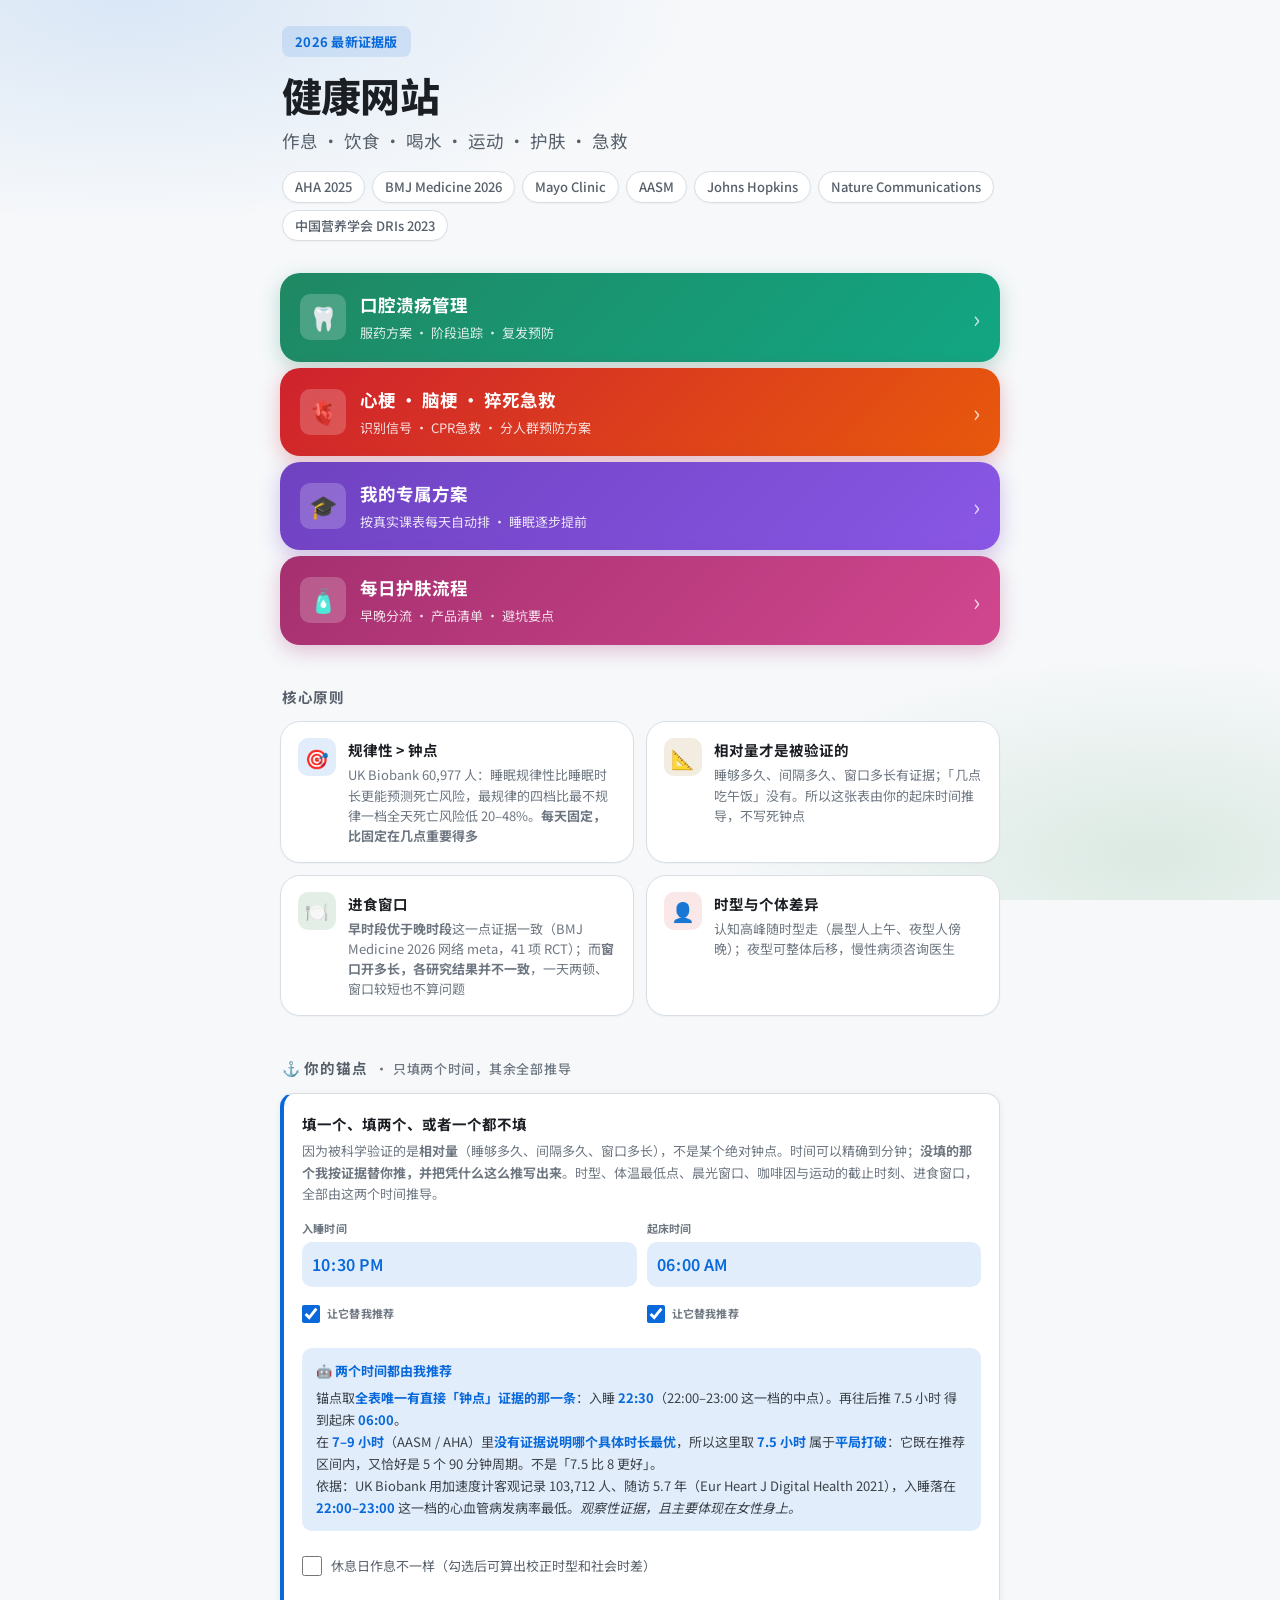
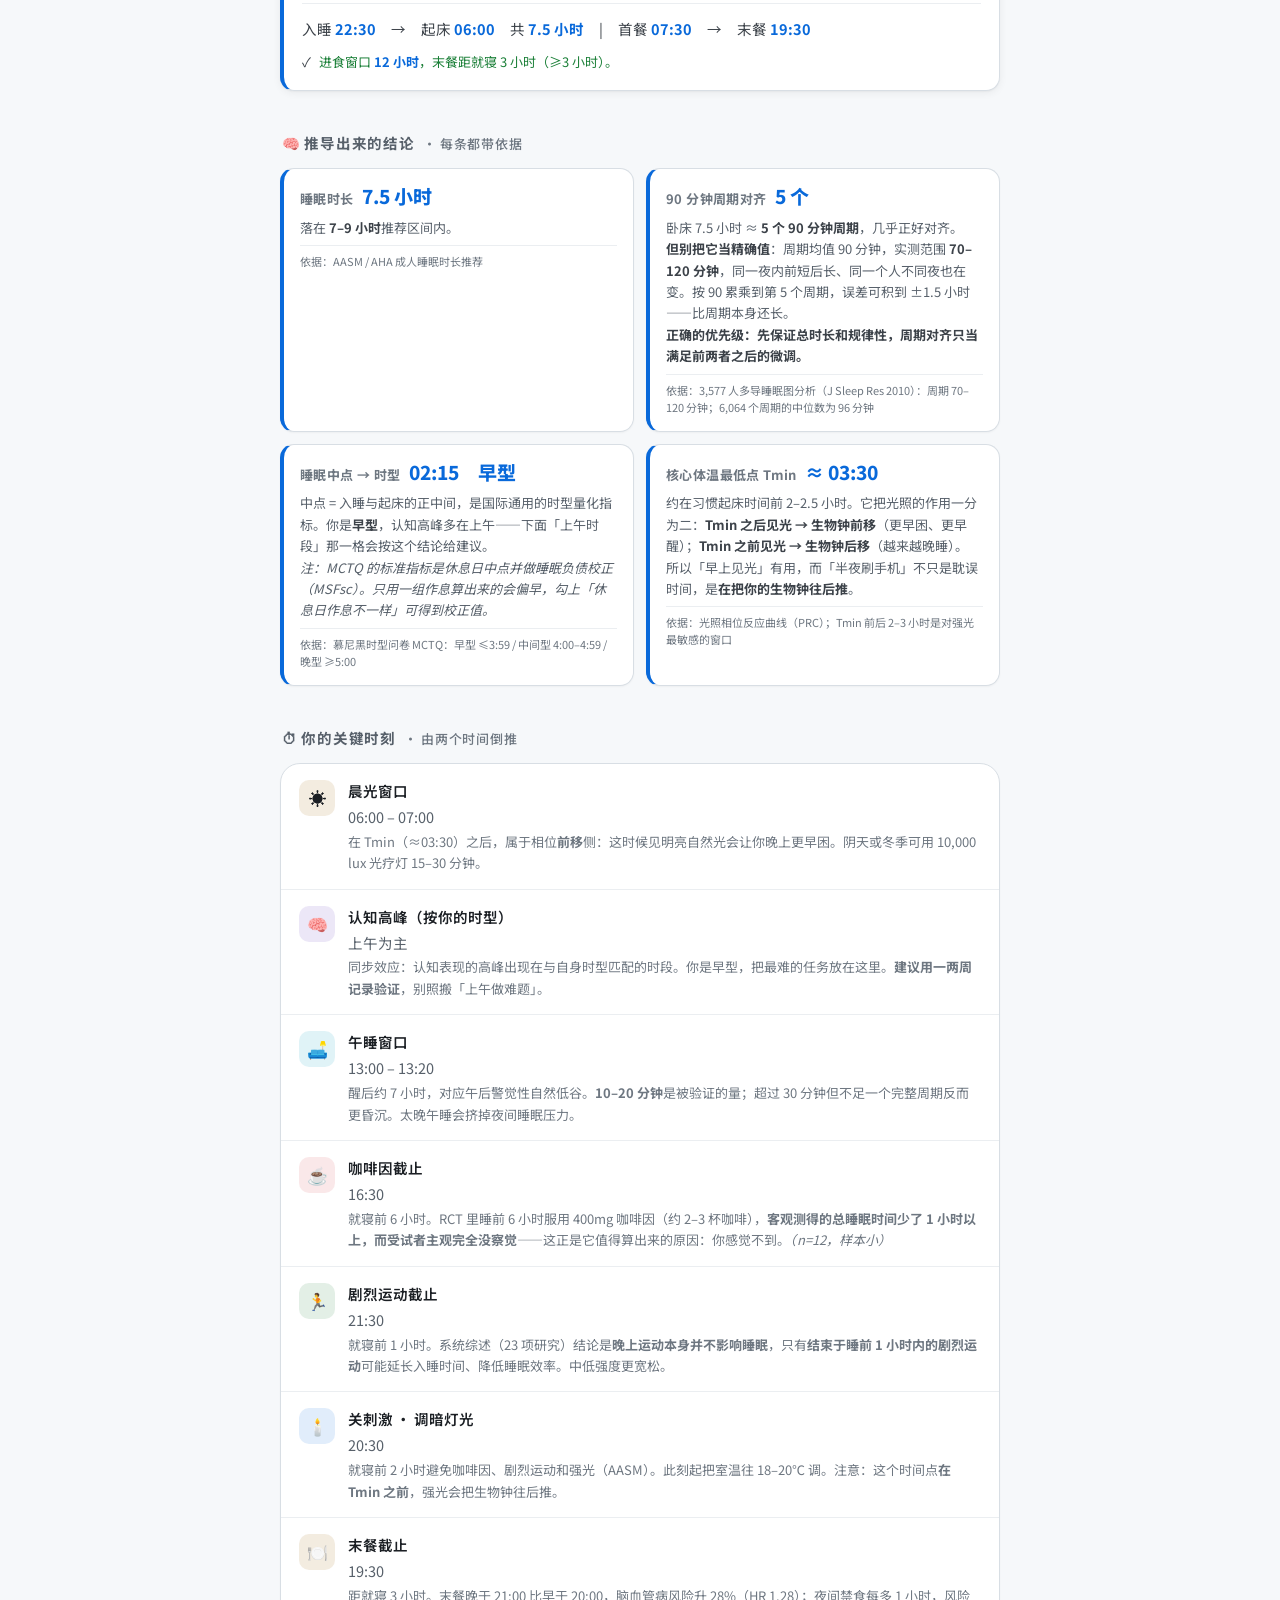
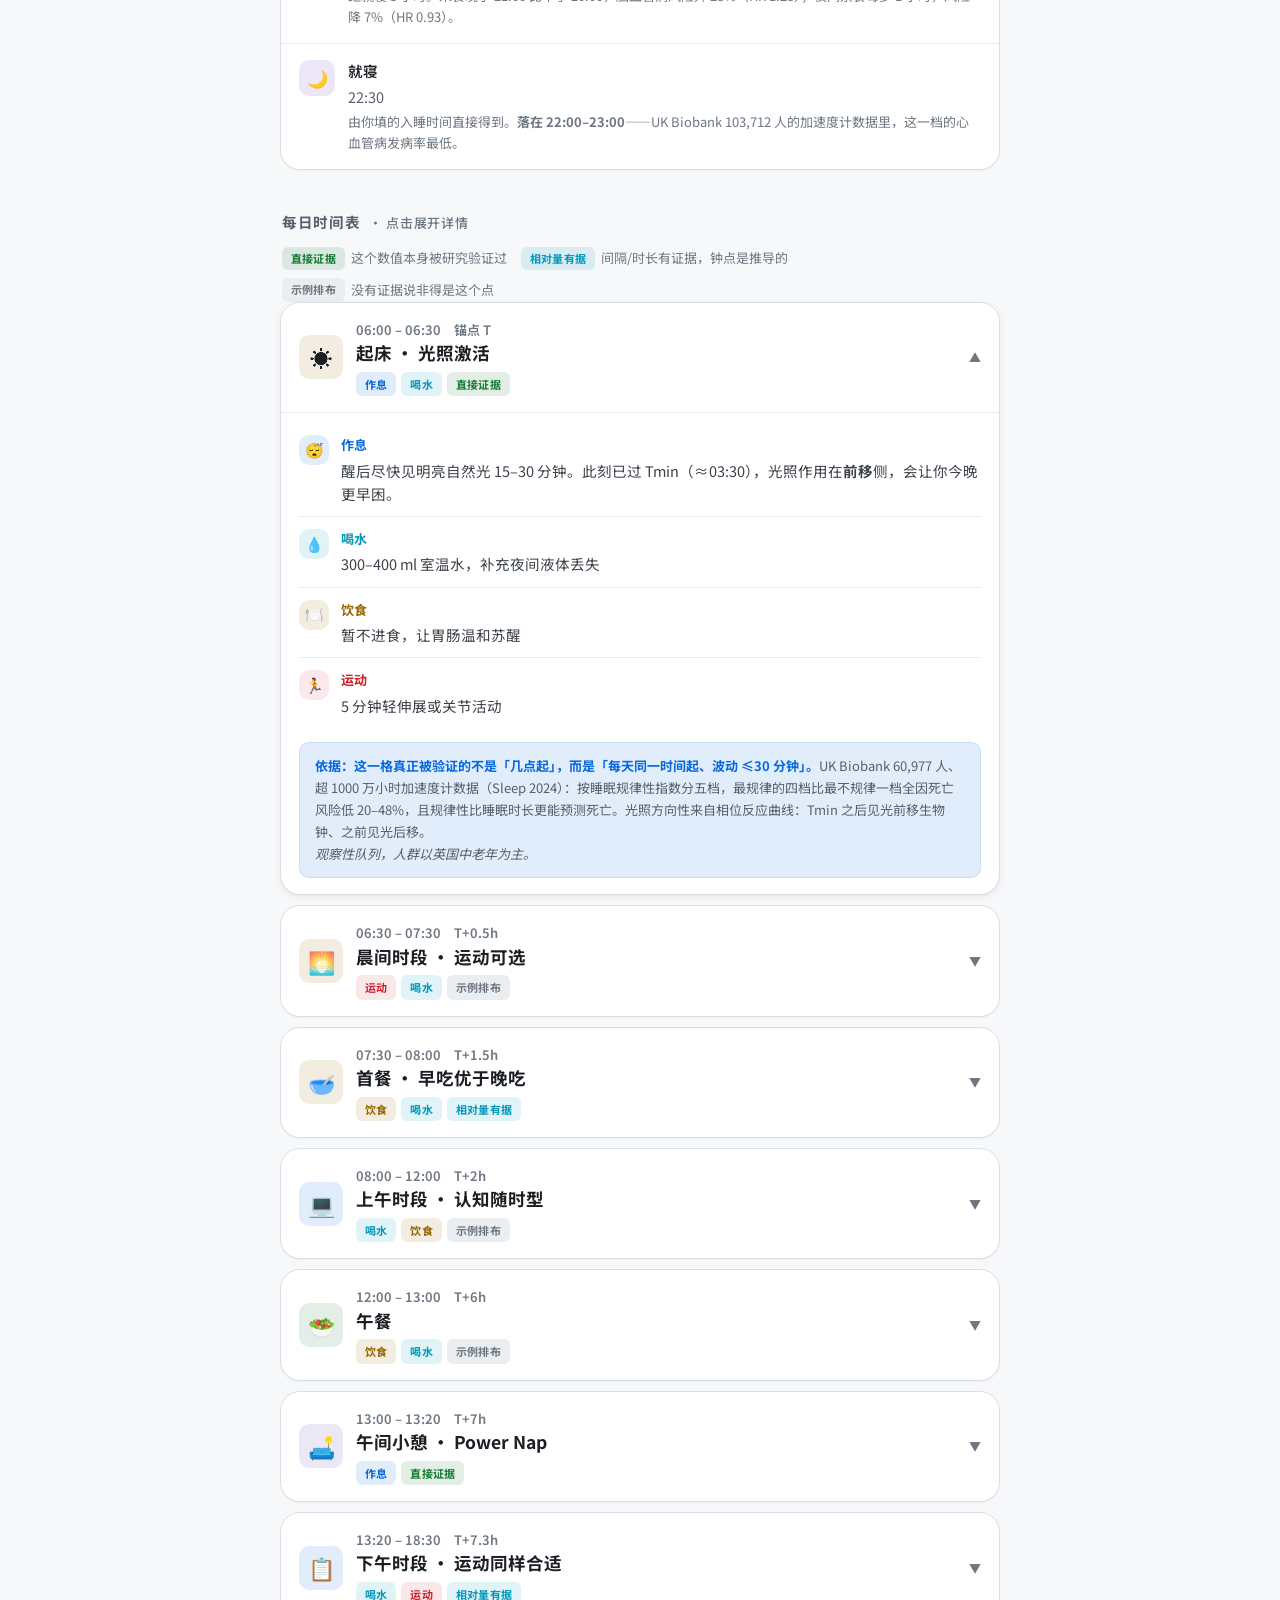
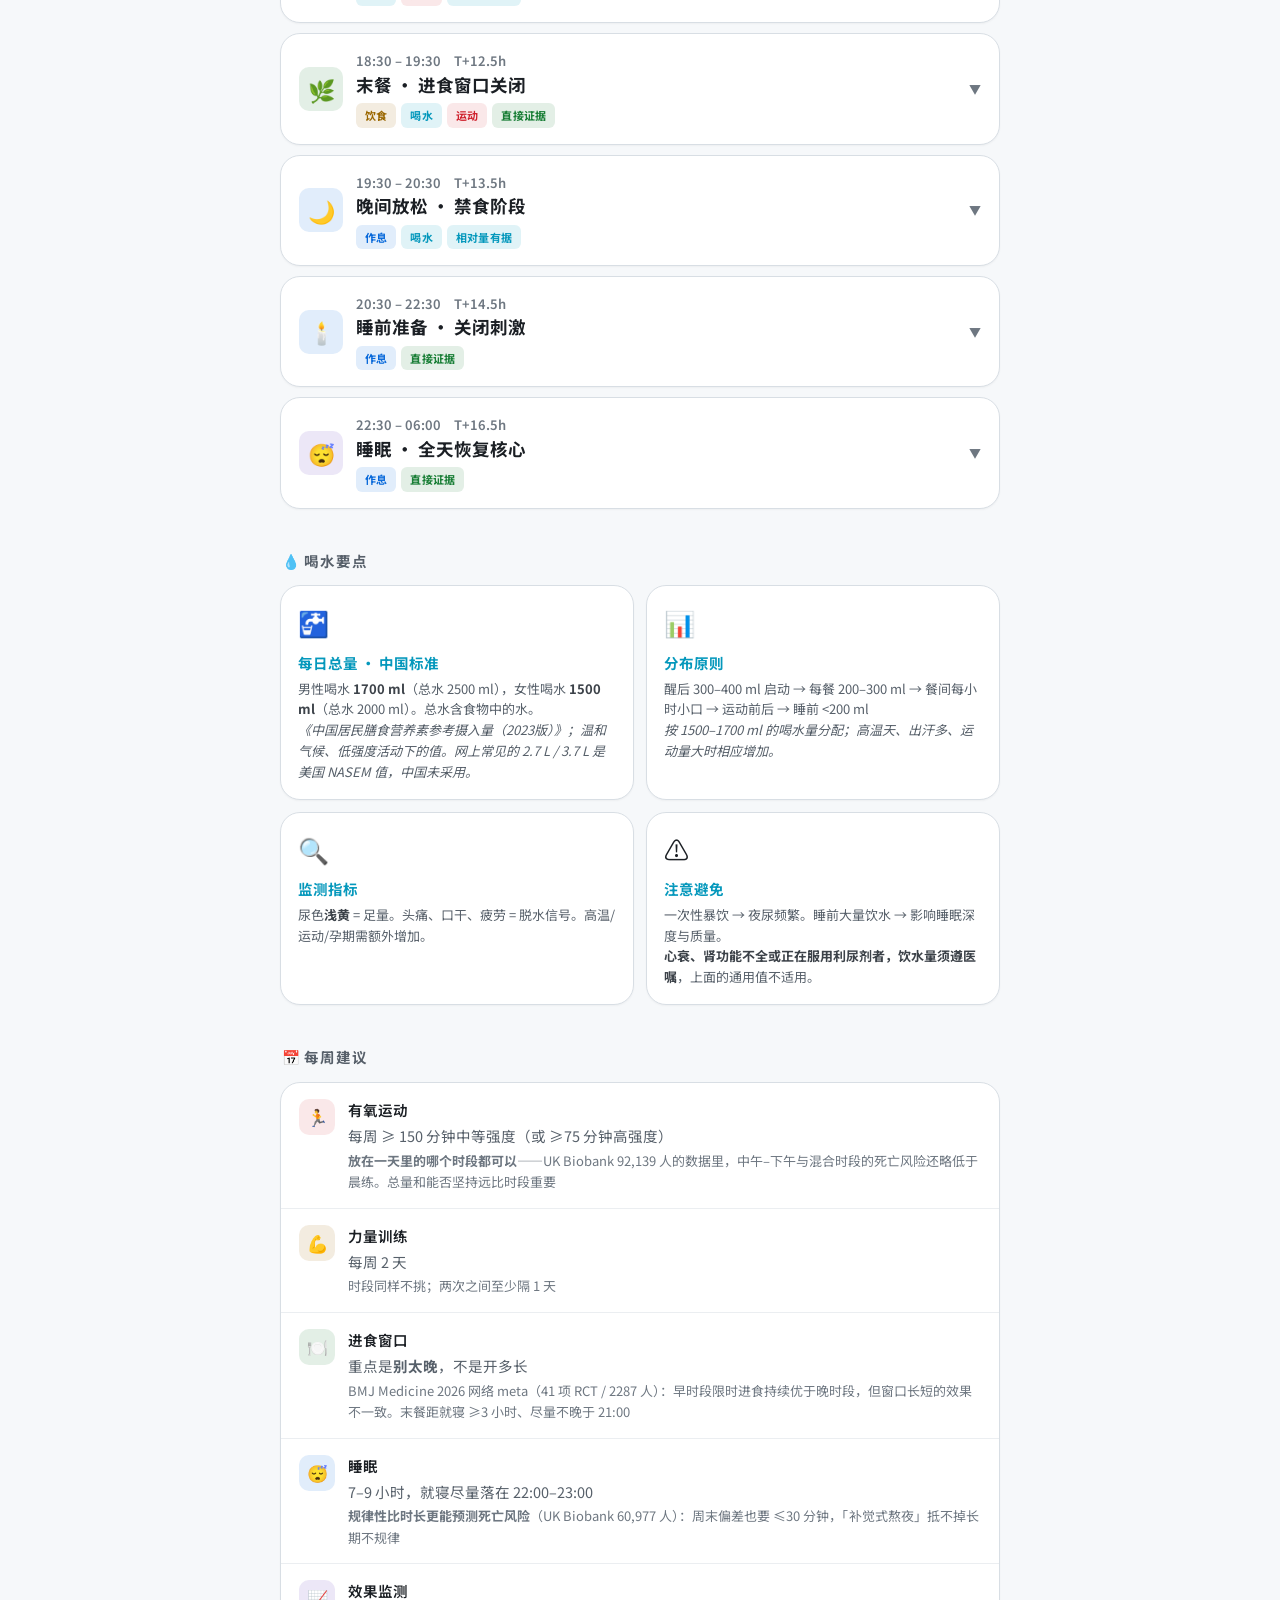
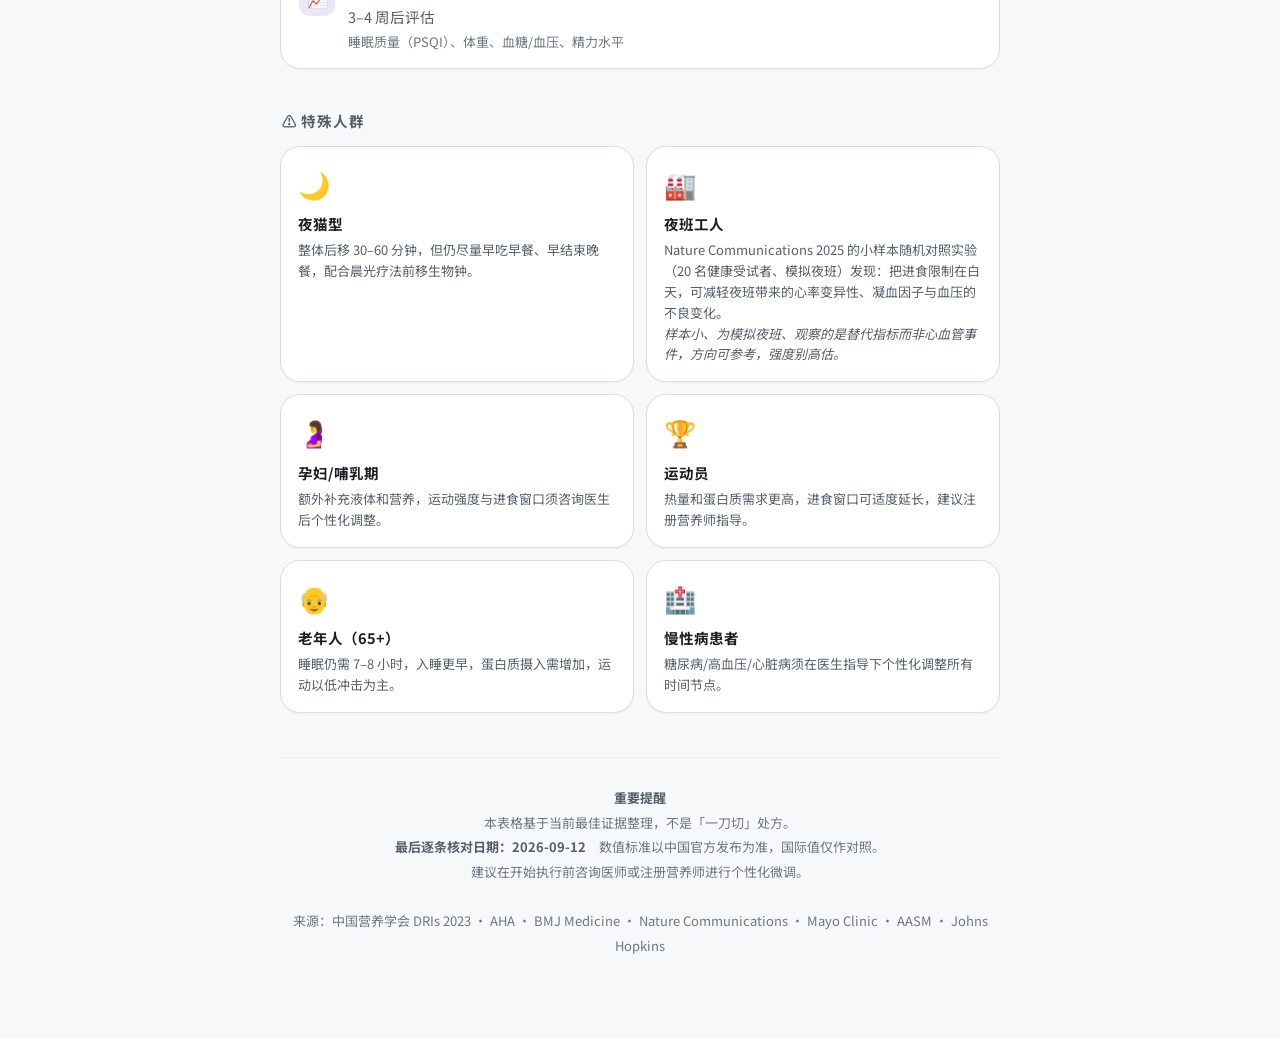
==== index.html @ 72879bc8 "新增「我的专属方案」页：按真实课表每天自动排作息 面向用户的真实情况：在校学生、一天两顿（基本不吃早餐，午饭少、晚饭多）、 现状 01:30 睡 07:30 起、周三四五 08:00 有课。  课表：" ====
<!DOCTYPE html>
<html lang="zh-CN">
<head>
<meta charset="UTF-8">
<meta name="viewport" content="width=device-width, initial-scale=1.0, viewport-fit=cover">
<meta name="theme-color" content="#f6f8fa" media="(prefers-color-scheme: light)">
<meta name="theme-color" content="#0d1117" media="(prefers-color-scheme: dark)">
<title>健康网站</title>
<link href="https://fonts.googleapis.com/css2?family=Noto+Sans+SC:wght@300;400;500;600;700;800&display=swap" rel="stylesheet">
<link rel="stylesheet" href="assets/style.css">
<style>
:root {
  --accent:      #0969da;
  --accent-soft: rgba(9,105,218,.12);

  --blue:      #0969da; --blue-soft:   rgba(9,105,218,.12);
  --green:     #1a7f37; --green-soft:  rgba(26,127,55,.12);
  --orange:    #9a6700; --orange-soft: rgba(154,103,0,.12);
  --red:       #cf222e; --red-soft:    rgba(207,34,46,.1);
  --teal:      #0598bc; --teal-soft:   rgba(5,152,188,.12);
  --indigo:    #6639ba; --indigo-soft: rgba(102,57,186,.12);
}
@media (prefers-color-scheme: dark) {
  :root {
    --accent:      #4493f8;
    --accent-soft: rgba(68,147,248,.15);

    --blue:      #4493f8; --blue-soft:   rgba(68,147,248,.15);
    --green:     #3fb950; --green-soft:  rgba(63,185,80,.15);
    --orange:    #d29922; --orange-soft: rgba(210,153,34,.15);
    --red:       #f85149; --red-soft:    rgba(248,81,73,.13);
    --teal:      #39c5cf; --teal-soft:   rgba(57,197,207,.15);
    --indigo:    #a371f7; --indigo-soft: rgba(163,113,247,.15);
  }
}

body::before {
  content: '';
  position: fixed; inset: 0; z-index: -1;
  background:
    radial-gradient(ellipse 80% 45% at 10% 0%, var(--blue-soft) 0%, transparent 55%),
    radial-gradient(ellipse 60% 40% at 90% 95%, var(--green-soft) 0%, transparent 55%),
    var(--bg);
}

.pills { display: flex; flex-wrap: wrap; gap: 7px; margin-top: 16px; }
.pill {
  background: var(--card); border: 1px solid var(--border);
  border-radius: 20px; padding: 4px 12px;
  font-size: var(--text-xs); color: var(--text-3); font-weight: 500;
  box-shadow: var(--shadow-1);
}

/* ENTRY CARD */
.entry-card {
  display: flex; align-items: center; gap: 14px;
  background: linear-gradient(135deg, #1f8863, #12a683);
  border-radius: var(--radius-lg); box-shadow: 0 6px 20px rgba(31,136,99,.28);
  padding: 18px 20px; text-decoration: none; margin-top: 6px;
  transition: transform .18s cubic-bezier(.16,1,.3,1), box-shadow .18s ease;
  touch-action: manipulation;
}
@media (hover: hover) and (pointer: fine) {
  .entry-card:hover { transform: translateY(-2px); box-shadow: 0 10px 26px rgba(31,136,99,.34); }
}
.entry-card:active { transform: scale(.98); box-shadow: 0 4px 14px rgba(31,136,99,.28); }
.entry-card-red {
  background: linear-gradient(135deg, #cf222e, #e8590c);
  box-shadow: 0 6px 20px rgba(207,34,46,.28);
}
@media (hover: hover) and (pointer: fine) {
  .entry-card-red:hover { box-shadow: 0 10px 26px rgba(207,34,46,.34); }
}
.entry-card-red:active { box-shadow: 0 4px 14px rgba(207,34,46,.28); }
.entry-card-pink {
  background: linear-gradient(135deg, #a5306f, #d1478f);
  box-shadow: 0 6px 20px rgba(165,48,111,.28);
}
@media (hover: hover) and (pointer: fine) {
  .entry-card-pink:hover { box-shadow: 0 10px 26px rgba(165,48,111,.34); }
}
.entry-card-pink:active { box-shadow: 0 4px 14px rgba(165,48,111,.28); }
.entry-card-purple {
  background: linear-gradient(135deg, #6f42c1, #8957e5);
  box-shadow: 0 6px 20px rgba(111,66,193,.3);
}
@media (hover: hover) and (pointer: fine) {
  .entry-card-purple:hover { box-shadow: 0 10px 26px rgba(111,66,193,.36); }
}
.entry-card-purple:active { box-shadow: 0 4px 14px rgba(111,66,193,.3); }
.entry-ico {
  width: 46px; height: 46px; border-radius: var(--radius-sm); flex-shrink: 0;
  background: rgba(255,255,255,0.2); display: flex; align-items: center; justify-content: center; font-size: 23px;
}
.entry-mid { flex: 1; min-width: 0; }
.entry-t { font-size: var(--text-md); font-weight: 700; color: #fff; }
.entry-d { font-size: var(--text-xs); color: rgba(255,255,255,0.85); margin-top: 2px; }
.entry-chev { color: rgba(255,255,255,0.75); font-size: 24px; flex-shrink: 0; }

/* PRINCIPLES */
.grid2 { display: grid; grid-template-columns: 1fr 1fr; gap: 12px; }
@media (max-width: 480px) { .grid2 { grid-template-columns: 1fr; } }

.pcard {
  background: var(--card); border: 1px solid var(--border);
  border-radius: var(--radius-lg); box-shadow: var(--shadow-1);
  padding: 16px 17px; display: flex; align-items: flex-start; gap: 12px;
  transition: box-shadow .18s ease, transform .18s ease;
}
@media (hover: hover) and (pointer: fine) {
  .pcard:hover { box-shadow: var(--shadow-2); transform: translateY(-1px); }
}
.picon {
  width: 38px; height: 38px; border-radius: var(--radius-sm); flex-shrink: 0;
  display: flex; align-items: center; justify-content: center; font-size: 19px;
}
.ptitle { font-size: var(--text-sm); font-weight: 700; margin-bottom: 3px; color: var(--text-1); }
.pdesc  { font-size: var(--text-xs); color: var(--text-4); line-height: 1.55; }

/* ANCHOR —— 时间表的锚点控件。被验证的是相对量，钟点由锚点推导 */
.anchor {
  background: var(--card); border: 1px solid var(--border); border-left: 4px solid var(--accent);
  border-radius: var(--radius-md); box-shadow: var(--shadow-2); padding: 18px;
}
.anchor-h { font-size: var(--text-sm); font-weight: 700; color: var(--text-1); margin-bottom: 4px; }
.anchor-d { font-size: var(--text-xs); color: var(--text-4); line-height: 1.65; margin-bottom: 14px; }
.anchor-grid { display: grid; grid-template-columns: repeat(auto-fit, minmax(92px, 1fr)); gap: 10px; }
.afield { display: flex; flex-direction: column; gap: 5px; min-width: 0; }
.afield label { font-size: 11px; font-weight: 700; color: var(--text-4); letter-spacing: .02em; }
.afield select,
.afield input[type="time"] {
  font-family: inherit; font-size: 16px;   /* 低于 16px 会触发 iOS 自动放大页面 */
  font-weight: 600; color: var(--text-1);
  background: var(--bg); border: 1px solid var(--border);
  border-radius: var(--radius-sm); padding: 10px 8px; min-height: 44px;
  width: 100%; touch-action: manipulation;
}
/* iOS Safari 的时间控件是 inline-flex，会无视 width:100%，
   而 grid 子项默认 min-width:auto，于是控件内部 UI 的宽度成了下限，撑出格子压到隔壁。
   2026-09-13 真机截图里两个框重叠就是这个。Chrome 渲染方式不同，headless 测不出来。 */
.afield input[type="time"] {
  -webkit-appearance: none; appearance: none;
  display: block; min-width: 0; max-width: 100%; box-sizing: border-box;
  line-height: 1.25; overflow: hidden; text-align: left;
}
.afield input[type="time"]::-webkit-date-and-time-value { text-align: left; }
.anchor-grid > .afield { min-width: 0; overflow: hidden; }
/* 自动推荐时输入框只读展示：保持可读（不用 opacity 压暗，小字对比度会不达标） */
.afield input[type="time"]:disabled {
  background: var(--accent-soft); color: var(--accent);
  border-color: transparent; -webkit-text-fill-color: var(--accent);
}
.autochk {
  display: flex; align-items: center; gap: 7px; min-height: 44px;
  font-size: var(--text-xs); color: var(--text-3);
  cursor: pointer; user-select: none; touch-action: manipulation;
}
.autochk input { width: 18px; height: 18px; flex-shrink: 0; accent-color: var(--accent); }
.recwhy {
  margin-top: 12px; background: var(--accent-soft); border-radius: var(--radius-sm);
  padding: 12px 14px; font-size: var(--text-xs); color: var(--text-2); line-height: 1.7;
}
.recwhy[hidden] { display: none; }
.recwhy strong { color: var(--accent); }
.recwhy-h { font-weight: 700; color: var(--accent); margin-bottom: 5px; }
/* 自己声明了 display:grid 的元素必须补这条，否则 [hidden] 的 UA 样式被盖掉、元素照样显示 */
#aFreeWrap[hidden] { display: none; }
#aFreeWrap { margin-top: 10px; }
.achk {
  display: flex; align-items: center; gap: 9px; margin-top: 13px;
  font-size: var(--text-xs); color: var(--text-3); line-height: 1.5;
  cursor: pointer; user-select: none; touch-action: manipulation;
  min-height: 44px;   /* 触摸热区 */
}
.achk input { width: 20px; height: 20px; flex-shrink: 0; accent-color: var(--accent); }

.anchor-out {
  margin-top: 15px; padding-top: 13px; border-top: 1px solid var(--border-soft);
  font-size: var(--text-sm); color: var(--text-2); line-height: 1.7;
}
.anchor-out strong { color: var(--accent); font-variant-numeric: tabular-nums; }
.anote { display: flex; gap: 8px; margin-top: 9px; font-size: var(--text-xs); line-height: 1.65; }
.anote-i { flex-shrink: 0; }
.anote-b { flex: 1; min-width: 0; }
.anote.good .anote-b { color: var(--green); }
.anote.warn .anote-b { color: var(--red); font-weight: 600; }
.anote.info .anote-b { color: var(--text-4); }

/* 证据分级徽标：这一格的数字到底有没有被验证过 */
.evb { font-size: 11px; font-weight: 700; padding: 3px 9px; border-radius: 6px; letter-spacing: .02em; }
.evb-1 { background: var(--green-soft);  color: var(--green); }
.evb-2 { background: var(--teal-soft);   color: var(--teal); }
.evb-3 { background: var(--border-soft); color: var(--text-4); }
.evlegend {
  display: flex; flex-wrap: wrap; gap: 8px 14px; margin: 12px 2px 0;
  font-size: var(--text-xs); color: var(--text-4); line-height: 1.6;
}
.evlegend > div { display: flex; align-items: center; gap: 6px; }
.trel { font-weight: 600; color: var(--text-4); }

/* 推导结论卡 */
.dgrid { display: grid; grid-template-columns: 1fr 1fr; gap: 12px; }
@media (max-width: 560px) { .dgrid { grid-template-columns: 1fr; } }
.dcard {
  background: var(--card); border: 1px solid var(--border); border-left: 4px solid var(--accent);
  border-radius: var(--radius-md); box-shadow: var(--shadow-1); padding: 15px 16px;
}
.dcard-h { display: flex; align-items: baseline; gap: 8px; flex-wrap: wrap; margin-bottom: 7px; }
.dcard-t { font-size: var(--text-xs); font-weight: 700; color: var(--text-4); letter-spacing: .03em; }
.dcard-v { font-size: var(--text-lg); font-weight: 800; color: var(--accent); line-height: 1.25; font-variant-numeric: tabular-nums; }
.dcard-b { font-size: var(--text-xs); color: var(--text-3); line-height: 1.65; }
.dcard-b strong { color: var(--text-2); }
.dcard-src { font-size: 11px; color: var(--text-4); line-height: 1.55; margin-top: 7px; padding-top: 7px; border-top: 1px solid var(--border-soft); }

/* TIMELINE */
.tl { display: flex; flex-direction: column; gap: 10px; }

.tcard {
  background: var(--card); border: 1px solid var(--border);
  border-radius: var(--radius-lg); box-shadow: var(--shadow-1);
  overflow: hidden;
  transition: box-shadow .2s ease;
}
.tcard.open { box-shadow: var(--shadow-2); }

.thead {
  display: flex; align-items: center; gap: 13px;
  padding: 16px 18px; cursor: pointer; user-select: none;
  transition: background .15s ease;
  touch-action: manipulation;
}
@media (hover: hover) and (pointer: fine) {
  .thead:hover { background: var(--border-soft); }
}
.thead:active { background: var(--border-soft); }
.ticon {
  width: 44px; height: 44px; border-radius: var(--radius-sm); flex-shrink: 0;
  display: flex; align-items: center; justify-content: center; font-size: 22px;
}
.tmid { flex: 1; min-width: 0; }
.ttime { font-size: var(--text-xs); color: var(--text-4); font-weight: 600; margin-bottom: 2px; font-variant-numeric: tabular-nums; }
.tlabel { font-size: var(--text-md); font-weight: 700; line-height: 1.3; color: var(--text-1); }
.tbadges { display: flex; gap: 5px; flex-wrap: wrap; margin-top: 7px; }
.bdg {
  font-size: 11px; font-weight: 700; padding: 3px 9px; border-radius: 6px; letter-spacing: .02em;
}
.bdg-s { background: var(--blue-soft);   color: var(--blue); }
.bdg-d { background: var(--orange-soft); color: var(--orange); }
.bdg-w { background: var(--teal-soft);   color: var(--teal); }
.bdg-r { background: var(--red-soft);    color: var(--red); }

.tchev {
  color: var(--text-4); font-size: 12px; flex-shrink: 0;
  transition: transform .25s cubic-bezier(.4,0,.2,1);
}
.tcard.open .tchev { transform: rotate(180deg); }

.tbody { display: none; border-top: 1px solid var(--border-soft); }
.tcard.open .tbody { display: block; }

.trows { padding: 10px 18px; }
.trow {
  display: flex; align-items: flex-start; gap: 12px;
  padding: 11px 0; border-bottom: 1px solid var(--border-soft);
}
.trow:last-child { border-bottom: none; }
.trow-icon {
  width: 30px; height: 30px; border-radius: var(--radius-sm); flex-shrink: 0;
  display: flex; align-items: center; justify-content: center; font-size: 15px; margin-top: 1px;
}
/* .trow 是 flex，正文必须包在单一子元素里，否则里面的行内标签会各自变成 flex 项被推出视口 */
.trow-b { flex: 1; min-width: 0; }
.trow-cat { font-size: var(--text-xs); font-weight: 700; margin-bottom: 3px; }
.trow-val { font-size: var(--text-sm); color: var(--text-2); line-height: 1.6; }

.trow.ts .trow-icon { background: var(--blue-soft); }
.trow.ts .trow-cat  { color: var(--blue); }
.trow.tw .trow-icon { background: var(--teal-soft); }
.trow.tw .trow-cat  { color: var(--teal); }
.trow.td .trow-icon { background: var(--orange-soft); }
.trow.td .trow-cat  { color: var(--orange); }
.trow.tr .trow-icon { background: var(--red-soft); }
.trow.tr .trow-cat  { color: var(--red); }

.ebox {
  margin: 4px 18px 16px;
  background: var(--blue-soft); border: 1px solid var(--blue-soft);
  border-radius: var(--radius-sm); padding: 12px 15px;
  font-size: var(--text-xs); color: var(--text-3); line-height: 1.7;
}
.ebox strong { color: var(--blue); font-weight: 700; }

/* WATER */
.wgrid { display: grid; grid-template-columns: 1fr 1fr; gap: 12px; }
@media (max-width: 480px) { .wgrid { grid-template-columns: 1fr; } }
.wcard {
  background: var(--card); border: 1px solid var(--border);
  border-radius: var(--radius-lg); box-shadow: var(--shadow-1); padding: 16px 17px;
  transition: box-shadow .18s ease, transform .18s ease;
}
@media (hover: hover) and (pointer: fine) {
  .wcard:hover { box-shadow: var(--shadow-2); transform: translateY(-1px); }
}
.wcard-icon { font-size: 25px; margin-bottom: 7px; }
.wcard-t { font-size: var(--text-sm); font-weight: 700; color: var(--teal); margin-bottom: 4px; }
.wcard-b { font-size: var(--text-xs); color: var(--text-3); line-height: 1.6; }
.wcard-b strong { color: var(--text-2); }

/* IOS LIST */
.ioslist {
  background: var(--card); border: 1px solid var(--border);
  border-radius: var(--radius-lg); box-shadow: var(--shadow-1); overflow: hidden;
}
.iosrow {
  display: flex; align-items: flex-start; gap: 13px;
  padding: 15px 18px; border-bottom: 1px solid var(--border-soft);
  transition: background .15s ease;
}
@media (hover: hover) and (pointer: fine) {
  .iosrow:hover { background: var(--border-soft); }
}
.iosrow:last-child { border-bottom: none; }
.iosrow-icon {
  width: 36px; height: 36px; border-radius: var(--radius-sm); flex-shrink: 0;
  display: flex; align-items: center; justify-content: center; font-size: 17px; margin-top: 1px;
}
/* .iosrow 是 flex：正文必须包在单一子元素里，否则行内标签会各自变成 flex 项被推出视口 */
.iosrow-b { flex: 1; min-width: 0; }
.iosrow-t { font-size: var(--text-sm); font-weight: 600; margin-bottom: 2px; color: var(--text-1); }
.iosrow-v { font-size: var(--text-sm); color: var(--text-3); }
.iosrow-n { font-size: var(--text-xs); color: var(--text-4); margin-top: 2px; }

/* POP */
.pgrid { display: grid; grid-template-columns: 1fr 1fr; gap: 12px; }
@media (max-width: 480px) { .pgrid { grid-template-columns: 1fr; } }
.ppcrd {
  background: var(--card); border: 1px solid var(--border);
  border-radius: var(--radius-lg); box-shadow: var(--shadow-1); padding: 16px 17px;
  transition: box-shadow .18s ease, transform .18s ease;
}
@media (hover: hover) and (pointer: fine) {
  .ppcrd:hover { box-shadow: var(--shadow-2); transform: translateY(-1px); }
}
.ppcrd-ico { font-size: 26px; margin-bottom: 7px; }
.ppcrd-t { font-size: var(--text-sm); font-weight: 700; margin-bottom: 4px; color: var(--text-1); }
.ppcrd-b { font-size: var(--text-xs); color: var(--text-3); line-height: 1.6; }
</style>
</head>
<body>
<div class="wrap">

  <header class="fadeup" style="animation-delay:.02s">
    <div class="eyebrow">2026 最新证据版</div>
    <h1>健康网站</h1>
    <p class="header-sub">作息 · 饮食 · 喝水 · 运动 · 护肤 · 急救</p>
    <div class="pills">
      <span class="pill">AHA 2025</span>
      <span class="pill">BMJ Medicine 2026</span>
      <span class="pill">Mayo Clinic</span>
      <span class="pill">AASM</span>
      <span class="pill">Johns Hopkins</span>
      <span class="pill">Nature Communications</span>
      <span class="pill">中国营养学会 DRIs 2023</span>
    </div>
  </header>

  <a href="ulcer.html" class="entry-card fadeup" style="animation-delay:.05s">
    <div class="entry-ico">🦷</div>
    <div class="entry-mid">
      <div class="entry-t">口腔溃疡管理</div>
      <div class="entry-d">服药方案 · 阶段追踪 · 复发预防</div>
    </div>
    <span class="entry-chev">›</span>
  </a>

  <a href="cardio.html" class="entry-card entry-card-red fadeup" style="animation-delay:.06s">
    <div class="entry-ico">🫀</div>
    <div class="entry-mid">
      <div class="entry-t">心梗 · 脑梗 · 猝死急救</div>
      <div class="entry-d">识别信号 · CPR急救 · 分人群预防方案</div>
    </div>
    <span class="entry-chev">›</span>
  </a>

  <a href="plan.html" class="entry-card entry-card-purple fadeup" style="animation-delay:.045s">
    <div class="entry-ico">🎓</div>
    <div class="entry-mid">
      <div class="entry-t">我的专属方案</div>
      <div class="entry-d">按真实课表每天自动排 · 睡眠逐步提前</div>
    </div>
    <span class="entry-chev">›</span>
  </a>

  <a href="skincare.html" class="entry-card entry-card-pink fadeup" style="animation-delay:.07s">
    <div class="entry-ico">🧴</div>
    <div class="entry-mid">
      <div class="entry-t">每日护肤流程</div>
      <div class="entry-d">早晚分流 · 产品清单 · 避坑要点</div>
    </div>
    <span class="entry-chev">›</span>
  </a>

  <div class="slabel fadeup" style="animation-delay:.08s">核心原则</div>
  <div class="grid2 fadeup" style="animation-delay:.09s">
    <div class="pcard">
      <div class="picon" style="background:var(--blue-soft)">🎯</div>
      <div><div class="ptitle">规律性 &gt; 钟点</div><div class="pdesc">UK Biobank 60,977 人：睡眠规律性比睡眠时长更能预测死亡风险，最规律的四档比最不规律一档全天死亡风险低 20–48%。<strong>每天固定，比固定在几点重要得多</strong></div></div>
    </div>
    <div class="pcard">
      <div class="picon" style="background:var(--orange-soft)">📐</div>
      <div><div class="ptitle">相对量才是被验证的</div><div class="pdesc">睡够多久、间隔多久、窗口多长有证据；「几点吃午饭」没有。所以这张表由你的起床时间推导，不写死钟点</div></div>
    </div>
    <div class="pcard">
      <div class="picon" style="background:var(--green-soft)">🍽️</div>
      <div><div class="ptitle">进食窗口</div><div class="pdesc"><strong>早时段优于晚时段</strong>这一点证据一致（BMJ Medicine 2026 网络 meta，41 项 RCT）；而<strong>窗口开多长，各研究结果并不一致</strong>，一天两顿、窗口较短也不算问题</div></div>
    </div>
    <div class="pcard">
      <div class="picon" style="background:var(--red-soft)">👤</div>
      <div><div class="ptitle">时型与个体差异</div><div class="pdesc">认知高峰随时型走（晨型人上午、夜型人傍晚）；夜型可整体后移，慢性病须咨询医生</div></div>
    </div>
  </div>

  <div class="slabel fadeup" style="animation-delay:.12s">⚓ 你的锚点 <em>· 只填两个时间，其余全部推导</em></div>
  <div class="anchor fadeup" style="animation-delay:.13s">
    <div class="anchor-h">填一个、填两个、或者一个都不填</div>
    <div class="anchor-d">因为被科学验证的是<strong>相对量</strong>（睡够多久、间隔多久、窗口多长），不是某个绝对钟点。时间可以精确到分钟；<strong>没填的那个我按证据替你推，并把凭什么这么推写出来</strong>。时型、体温最低点、晨光窗口、咖啡因与运动的截止时刻、进食窗口，全部由这两个时间推导。</div>
    <div class="anchor-grid">
      <div class="afield">
        <label for="aSleepT">入睡时间</label>
        <input type="time" id="aSleepT" step="60">
        <label class="autochk"><input type="checkbox" id="aSleepAuto"> 让它替我推荐</label>
      </div>
      <div class="afield">
        <label for="aWakeT">起床时间</label>
        <input type="time" id="aWakeT" step="60">
        <label class="autochk"><input type="checkbox" id="aWakeAuto"> 让它替我推荐</label>
      </div>
    </div>
    <div class="recwhy" id="aRecWhy" hidden></div>
    <label class="achk"><input type="checkbox" id="aFreeOn"> 休息日作息不一样（勾选后可算出校正时型和社会时差）</label>
    <div class="anchor-grid" id="aFreeWrap" hidden>
      <div class="afield">
        <label for="aSleepF">休息日入睡</label>
        <input type="time" id="aSleepF" step="60">
      </div>
      <div class="afield">
        <label for="aWakeF">休息日起床</label>
        <input type="time" id="aWakeF" step="60">
      </div>
    </div>
    <div class="anchor-out" id="aOut"></div>
  </div>

  <div class="slabel fadeup" style="animation-delay:.135s">🧠 推导出来的结论 <em>· 每条都带依据</em></div>
  <div class="dgrid fadeup" id="derived" style="animation-delay:.138s"></div>

  <div class="slabel fadeup" style="animation-delay:.14s">⏱ 你的关键时刻 <em>· 由两个时间倒推</em></div>
  <div class="ioslist fadeup" id="keyMoments" style="animation-delay:.142s"></div>

  <div class="slabel fadeup" style="animation-delay:.144s">每日时间表 <em>· 点击展开详情</em></div>
  <div class="evlegend fadeup" style="animation-delay:.145s">
    <div><span class="evb evb-1">直接证据</span> 这个数值本身被研究验证过</div>
    <div><span class="evb evb-2">相对量有据</span> 间隔/时长有证据，钟点是推导的</div>
    <div><span class="evb evb-3">示例排布</span> 没有证据说非得是这个点</div>
  </div>
  <div class="tl fadeup" id="tl" style="animation-delay:.16s"></div>

  <div class="slabel fadeup" style="animation-delay:.18s">💧 喝水要点</div>
  <div class="wgrid fadeup" style="animation-delay:.21s">
    <div class="wcard"><div class="wcard-icon">🚰</div><div class="wcard-t">每日总量 · 中国标准</div><div class="wcard-b">男性喝水 <strong>1700 ml</strong>（总水 2500 ml），女性喝水 <strong>1500 ml</strong>（总水 2000 ml）。总水含食物中的水。<br><em>《中国居民膳食营养素参考摄入量（2023版）》；温和气候、低强度活动下的值。网上常见的 2.7 L / 3.7 L 是美国 NASEM 值，中国未采用。</em></div></div>
    <div class="wcard"><div class="wcard-icon">📊</div><div class="wcard-t">分布原则</div><div class="wcard-b">醒后 300–400 ml 启动 → 每餐 200–300 ml → 餐间每小时小口 → 运动前后 → 睡前 &lt;200 ml<br><em>按 1500–1700 ml 的喝水量分配；高温天、出汗多、运动量大时相应增加。</em></div></div>
    <div class="wcard"><div class="wcard-icon">🔍</div><div class="wcard-t">监测指标</div><div class="wcard-b">尿色<strong>浅黄</strong> = 足量。头痛、口干、疲劳 = 脱水信号。高温/运动/孕期需额外增加。</div></div>
    <div class="wcard"><div class="wcard-icon">⚠️</div><div class="wcard-t">注意避免</div><div class="wcard-b">一次性暴饮 → 夜尿频繁。睡前大量饮水 → 影响睡眠深度与质量。<br><strong>心衰、肾功能不全或正在服用利尿剂者，饮水量须遵医嘱</strong>，上面的通用值不适用。</div></div>
  </div>

  <div class="slabel fadeup" style="animation-delay:.23s">📅 每周建议</div>
  <div class="ioslist fadeup" style="animation-delay:.25s">
    <div class="iosrow"><div class="iosrow-icon" style="background:var(--red-soft)">🏃</div><div><div class="iosrow-t">有氧运动</div><div class="iosrow-v">每周 ≥ 150 分钟中等强度（或 ≥75 分钟高强度）</div><div class="iosrow-n"><strong>放在一天里的哪个时段都可以</strong>——UK Biobank 92,139 人的数据里，中午–下午与混合时段的死亡风险还略低于晨练。总量和能否坚持远比时段重要</div></div></div>
    <div class="iosrow"><div class="iosrow-icon" style="background:var(--orange-soft)">💪</div><div><div class="iosrow-t">力量训练</div><div class="iosrow-v">每周 2 天</div><div class="iosrow-n">时段同样不挑；两次之间至少隔 1 天</div></div></div>
    <div class="iosrow"><div class="iosrow-icon" style="background:var(--green-soft)">🍽️</div><div><div class="iosrow-t">进食窗口</div><div class="iosrow-v">重点是<strong>别太晚</strong>，不是开多长</div><div class="iosrow-n">BMJ Medicine 2026 网络 meta（41 项 RCT / 2287 人）：早时段限时进食持续优于晚时段，但窗口长短的效果不一致。末餐距就寝 ≥3 小时、尽量不晚于 21:00</div></div></div>
    <div class="iosrow"><div class="iosrow-icon" style="background:var(--blue-soft)">😴</div><div><div class="iosrow-t">睡眠</div><div class="iosrow-v">7–9 小时，就寝尽量落在 22:00–23:00</div><div class="iosrow-n"><strong>规律性比时长更能预测死亡风险</strong>（UK Biobank 60,977 人）：周末偏差也要 ≤30 分钟，「补觉式熬夜」抵不掉长期不规律</div></div></div>
    <div class="iosrow"><div class="iosrow-icon" style="background:var(--indigo-soft)">📈</div><div><div class="iosrow-t">效果监测</div><div class="iosrow-v">3–4 周后评估</div><div class="iosrow-n">睡眠质量（PSQI）、体重、血糖/血压、精力水平</div></div></div>
  </div>

  <div class="slabel fadeup" style="animation-delay:.27s">⚠️ 特殊人群</div>
  <div class="pgrid fadeup" style="animation-delay:.29s">
    <div class="ppcrd"><div class="ppcrd-ico">🌙</div><div class="ppcrd-t">夜猫型</div><div class="ppcrd-b">整体后移 30–60 分钟，但仍尽量早吃早餐、早结束晚餐，配合晨光疗法前移生物钟。</div></div>
    <div class="ppcrd"><div class="ppcrd-ico">🏭</div><div class="ppcrd-t">夜班工人</div><div class="ppcrd-b">Nature Communications 2025 的小样本随机对照实验（20 名健康受试者、模拟夜班）发现：把进食限制在白天，可减轻夜班带来的心率变异性、凝血因子与血压的不良变化。<br><em>样本小、为模拟夜班、观察的是替代指标而非心血管事件，方向可参考，强度别高估。</em></div></div>
    <div class="ppcrd"><div class="ppcrd-ico">🤰</div><div class="ppcrd-t">孕妇/哺乳期</div><div class="ppcrd-b">额外补充液体和营养，运动强度与进食窗口须咨询医生后个性化调整。</div></div>
    <div class="ppcrd"><div class="ppcrd-ico">🏆</div><div class="ppcrd-t">运动员</div><div class="ppcrd-b">热量和蛋白质需求更高，进食窗口可适度延长，建议注册营养师指导。</div></div>
    <div class="ppcrd"><div class="ppcrd-ico">👴</div><div class="ppcrd-t">老年人（65+）</div><div class="ppcrd-b">睡眠仍需 7–8 小时，入睡更早，蛋白质摄入需增加，运动以低冲击为主。</div></div>
    <div class="ppcrd"><div class="ppcrd-ico">🏥</div><div class="ppcrd-t">慢性病患者</div><div class="ppcrd-b">糖尿病/高血压/心脏病须在医生指导下个性化调整所有时间节点。</div></div>
  </div>

  <footer class="fadeup" style="animation-delay:.31s">
    <strong>重要提醒</strong><br>
    本表格基于当前最佳证据整理，不是「一刀切」处方。<br>
    <strong>最后逐条核对日期：2026-09-12</strong>　数值标准以中国官方发布为准，国际值仅作对照。<br>
    建议在开始执行前咨询医师或注册营养师进行个性化微调。<br><br>
    来源：中国营养学会 DRIs 2023 · AHA · BMJ Medicine · Nature Communications · Mayo Clinic · AASM · Johns Hopkins
  </footer>

</div>
<script>
/* ============================================================
   每日时间表：只要「入睡时间 + 起床时间」两个输入，其余全部推导。

   为什么不写死钟点：被验证的量是相对量（睡够多久 / 间隔多久 / 窗口多长）。
   UK Biobank 60,977 人的睡眠规律性研究（Sleep 2024）显示，预测死亡风险的是
   「每天波动多大」而非「几点睡」——若真存在人人最优钟点，该研究本该发现
   "越接近该钟点越长寿"，实际发现的是"波动越小越长寿"。

   推导链（每条都有出处，见各自的 src 字段）：
     入睡 S + 起床 W
       → 卧床时长 tib        → 与 AASM/AHA 的 7–9h 比对
       → 睡眠中点 MSF        → 时型（MCTQ 分档）→ 认知高峰时段
       → 体温最低点 Tmin≈W−2.5h → 晨光窗口（相位反应曲线的前移侧）
       → 咖啡因截止 = S−6h   → Drake 2013 RCT
       → 剧烈运动截止 = S−1h → Stutz 2019 meta
       → 进食窗口            → 最长 12h，且末餐距就寝 ≥3h（窗口长短证据不一致，只做上限不做下限警告）
   ============================================================ */
const STORE_KEY = "scheduleAnchorV3";
// 首次进来两个时间都交给推荐引擎，让用户先看到"凭什么这么推"
const DEFAULTS = { sleepT: 1350, wakeT: 360, autoS: true, autoW: true, freeOn: false, sleepF: 1410, wakeF: 480 };

/* ---------- 推荐引擎 ----------
   只在用户没填的那一侧起作用。三条可依赖的硬事实：
   ① 入睡落在 22:00–22:59 这一档，CVD 发病率最低
      （UK Biobank n=103,712 加速度计客观记录，观察性，主要体现在女性）
   ② 成人睡眠时长推荐 7–9 小时（AASM / AHA）
   ③ 在 7–9 小时内，没有证据说明哪个具体时长最优
   所以时长的取舍只能靠"平局打破"，规则写在 tie-break 注释里，界面上也照实说。
*/
const BED_LO = 1320, BED_HI = 1379;      // 22:00–22:59
const DUR_MIN = 420, DUR_MAX = 540;      // 7–9 小时
const DUR_TIE = 450;                     // 平局时取 7.5h：在区间内，且恰好 5 个 90 分钟周期

function recommend(a) {
  const autoS = !!a.autoS, autoW = !!a.autoW;
  if (!autoS && !autoW) return null;

  if (autoS && autoW) {
    const bed = 1350;                    // 22:30 = 22:00–22:59 这一档的中点
    return { sleepT: bed, wakeT: (bed + DUR_TIE) % 1440, dur: DUR_TIE, mode: "both", inWin: true, cyc: true };
  }

  if (autoS) {
    // 已知起床 → 在 7–9h 里挑时长，优先让就寝落进 22:00–22:59，其次周期对齐
    const W = a.wakeT;
    const cands = [];
    for (let d = DUR_MIN; d <= DUR_MAX; d += 5) {
      const bed = ((W - d) % 1440 + 1440) % 1440;
      const inWin = bed >= BED_LO && bed <= BED_HI;
      cands.push({ d: d, bed: bed, inWin: inWin, cyc: d % 90 === 0,
                   score: (inWin ? 2 : 0) + (d % 90 === 0 ? 1 : 0) });
    }
    cands.sort(function (x, y) {
      if (y.score !== x.score) return y.score - x.score;
      return Math.abs(x.d - DUR_TIE) - Math.abs(y.d - DUR_TIE);   // 同分取最接近 7.5h 的
    });
    const b = cands[0];
    return { sleepT: b.bed, wakeT: W, dur: b.d, mode: "fromWake", inWin: b.inWin, cyc: b.cyc };
  }

  // 已知入睡 → 就寝已定，只能挑时长
  const S = a.sleepT;
  const bedNow = ((S % 1440) + 1440) % 1440;
  return {
    sleepT: S, wakeT: (S + DUR_TIE) % 1440, dur: DUR_TIE, mode: "fromSleep",
    inWin: bedNow >= BED_LO && bedNow <= BED_HI, cyc: true
  };
}

function recReason(r) {
  if (!r) return "";
  const tie = "在 <strong>7–9 小时</strong>（AASM / AHA）里<strong>没有证据说明哪个具体时长最优</strong>，所以这里取 <strong>" +
    hTxt(DUR_TIE) + "</strong> 属于<strong>平局打破</strong>：它既在推荐区间内，又恰好是 5 个 90 分钟周期。不是「7.5 比 8 更好」。";
  const winSrc = "依据：UK Biobank 用加速度计客观记录 103,712 人、随访 5.7 年（Eur Heart J Digital Health 2021），入睡落在 <strong>22:00–23:00</strong> 这一档的心血管病发病率最低。<em>观察性证据，且主要体现在女性身上。</em>";

  if (r.mode === "both") {
    return "<div class='recwhy-h'>🤖 两个时间都由我推荐</div>" +
      "锚点取<strong>全表唯一有直接「钟点」证据的那一条</strong>：入睡 <strong>22:30</strong>（22:00–23:00 这一档的中点）。" +
      "再往后推 " + hTxt(DUR_TIE) + " 得到起床 <strong>" + fmt((1350 + DUR_TIE) % 1440) + "</strong>。<br>" + tie + "<br>" + winSrc;
  }
  if (r.mode === "fromWake") {
    const head = "<div class='recwhy-h'>🤖 入睡时间由我推荐</div>你填了起床 <strong>" + fmt(r.wakeT) +
      "</strong>，我在 7–9 小时里挑了 <strong>" + hTxt(r.dur) + "</strong>，反推入睡 <strong>" + fmt(r.sleepT) + "</strong>。<br>";
    if (r.inWin) {
      return head + "选它是因为<strong>这样算出的就寝正好落进 22:00–23:00</strong>" +
        (r.cyc ? "，并且同时是 90 分钟的整数倍。" : "。") + "<br>" + winSrc;
    }
    return head + "⚠️ <strong>按你这个起床时间，7–9 小时内没有任何时长能让就寝落进 22:00–23:00</strong>" +
      "（要落进去得睡 " + hTxt(((r.wakeT - BED_HI) % 1440 + 1440) % 1440) + "–" +
      hTxt(((r.wakeT - BED_LO) % 1440 + 1440) % 1440) + "，已超出推荐区间）。所以这里退而求其次，只保证时长合理。<br>" + tie;
  }
  return "<div class='recwhy-h'>🤖 起床时间由我推荐</div>你填了入睡 <strong>" + fmt(r.sleepT) +
    "</strong>，就寝时刻已经定了，我能挑的只有时长 → 起床 <strong>" + fmt(r.wakeT) + "</strong>。<br>" + tie +
    (r.inWin ? "<br>顺带一提：你的入睡时间正好落在 22:00–23:00 这一档。<br>" + winSrc
             : "<br>另：" + winSrc + " 你目前是 " + fmt(r.sleepT) + "，<strong>但规律性仍比钟点更重要</strong>，不必硬迁就。");
}

function pad2(n) { return (n < 10 ? "0" : "") + n; }
function fmt(m) { m = ((m % 1440) + 1440) % 1440; return pad2(Math.floor(m / 60)) + ":" + pad2(m % 60); }
function hTxt(m) { return (Math.round(m / 6) / 10) + " 小时"; }
function relTxt(start, T) {
  const d = start - T;
  if (d === 0) return "锚点 T";
  return "T+" + (Math.round(d / 6) / 10) + "h";
}
function span(a, b) { let d = b - a; if (d <= 0) d += 1440; return d; }

function readAnchor() {
  let a = null;
  try { a = JSON.parse(localStorage.getItem(STORE_KEY) || "null"); } catch (e) { a = null; }
  const ok = a && ["sleepT", "wakeT", "sleepF", "wakeF"].every(function (k) {
    return typeof a[k] === "number" && a[k] >= 0 && a[k] < 1440;
  });
  return ok ? Object.assign({}, DEFAULTS, a) : Object.assign({}, DEFAULTS);
}

/* ---------- 推导引擎 ---------- */
function derive(a) {
  const S = a.sleepT, W = a.wakeT;
  const tib = span(S, W);                 // 卧床（≈睡眠）时长
  const bed = W + 1440 - tib;             // 今晚就寝的绝对时刻（锚在起床之后）
  const Tmin = W - 150;                   // 核心体温最低点 ≈ 起床前 2.5 小时
  const firstMeal = W + 90;

  // 进食窗口：最长 12h，同时保证末餐距就寝 ≥3 小时（窗口长短的证据不一致，不对短窗口报警）
  let lastMealEnd = Math.min(firstMeal + 720, bed - 180);
  lastMealEnd = Math.max(lastMealEnd, W + 500);   // 不早于午睡结束，保证时段顺序
  const effWin = lastMealEnd - firstMeal;

  // 睡眠中点 → 时型（MCTQ）。把落在 18:00–24:00 的中点映射成负值，
  // 否则"中点 23:30"这种极早型会被误判成晚型。
  const msfRaw = S + tib / 2;
  let msfN = ((msfRaw % 1440) + 1440) % 1440;
  const msfShift = msfN >= 1080 ? msfN - 1440 : msfN;
  let chrono;
  if (msfShift < 240) chrono = { k: "early", l: "早型", d: "认知高峰多在上午" };
  else if (msfShift < 300) chrono = { k: "inter", l: "中间型", d: "上午和下午差别不大" };
  else chrono = { k: "late", l: "晚型", d: "认知高峰多在傍晚到晚上" };

  // 90 分钟周期对齐（当微调用，不当精确值）
  const cycles = tib / 90;
  const nearest = Math.round(cycles);
  const offset = Math.round(tib - nearest * 90);

  // 休息日数据：校正时型 MSFsc + 社会时差
  let free = null;
  if (a.freeOn) {
    const tibF = span(a.sleepF, a.wakeF);
    const msfF = a.sleepF + tibF / 2;
    // MSFsc：若休息日睡得比平时多，说明在还睡眠债，要把中点往前校正
    const avg = (tib * 5 + tibF * 2) / 7;
    const msfsc = tibF > avg ? msfF - (tibF - avg) / 2 : msfF;
    let sc = ((msfsc % 1440) + 1440) % 1440;
    const scShift = sc >= 1080 ? sc - 1440 : sc;
    let ck;
    if (scShift < 240) ck = "早型"; else if (scShift < 300) ck = "中间型"; else ck = "晚型";
    free = {
      tibF: tibF, msfF: msfF, msfsc: msfsc, label: ck,
      jetlag: Math.abs(msfF - msfRaw)      // 社会时差 = 两个中点之差
    };
  }

  return {
    S: S, W: W, tib: tib, bed: bed, Tmin: Tmin,
    firstMeal: firstMeal, lastMealEnd: lastMealEnd, effWin: effWin,
    msf: msfRaw, chrono: chrono, cycles: cycles, nearest: nearest, offset: offset,
    free: free
  };
}

function buildSchedule(d) {
  const W = d.W;
  const lastMealStart = d.lastMealEnd - 60;
  const windDown = Math.max(d.bed - 120, d.lastMealEnd);
  const out = [
    { id: "wake",  s: W,                e: W + 30 },
    { id: "morn",  s: W + 30,           e: d.firstMeal },
    { id: "meal1", s: d.firstMeal,      e: d.firstMeal + 30 },
    { id: "am",    s: d.firstMeal + 30, e: W + 360 },
    { id: "lunch", s: W + 360,          e: W + 420 },
    { id: "nap",   s: W + 420,          e: W + 440 },
    { id: "pm",    s: W + 440,          e: lastMealStart },
    { id: "meal2", s: lastMealStart,    e: d.lastMealEnd },
    { id: "eve",   s: d.lastMealEnd,    e: windDown },
    { id: "wind",  s: windDown,         e: d.bed },
    { id: "sleep", s: d.bed,            e: W + 1440 },
  ];
  return out.filter(function (b) { return b.e > b.s; });
}

/* ---------- 推导结论卡 ---------- */
function derivedCards(d) {
  const cards = [];

  const durOk = d.tib >= 420 && d.tib <= 540;
  cards.push({
    t: "睡眠时长", v: hTxt(d.tib),
    b: durOk
      ? "落在 <strong>7–9 小时</strong>推荐区间内。"
      : "<strong>在 7–9 小时推荐区间之外。</strong>" + (d.tib < 420 ? "长期不足会累积影响代谢、血压与认知。" : "长期过长也与更高的健康风险相关。"),
    src: "AASM / AHA 成人睡眠时长推荐"
  });

  const offAbs = Math.abs(d.offset);
  cards.push({
    t: "90 分钟周期对齐", v: (Math.round(d.cycles * 10) / 10) + " 个",
    b: "卧床 " + hTxt(d.tib) + " ≈ <strong>" + d.nearest + " 个 90 分钟周期</strong>" +
       (offAbs <= 5 ? "，几乎正好对齐。" : "，距最近的整周期差 <strong>" + offAbs + " 分钟</strong>（" + (d.offset > 0 ? "多" : "少") + "）。") +
       "<br><strong>但别把它当精确值</strong>：周期均值 90 分钟，实测范围 <strong>70–120 分钟</strong>，同一夜内前短后长、同一个人不同夜也在变。按 90 累乘到第 5 个周期，误差可积到 ±1.5 小时——比周期本身还长。<br><strong>正确的优先级：先保证总时长和规律性，周期对齐只当满足前两者之后的微调。</strong>",
    src: "3,577 人多导睡眠图分析（J Sleep Res 2010）：周期 70–120 分钟；6,064 个周期的中位数为 96 分钟"
  });

  cards.push({
    t: "睡眠中点 → 时型", v: fmt(d.msf) + "　" + d.chrono.l,
    b: "中点 = 入睡与起床的正中间，是国际通用的时型量化指标。你是<strong>" + d.chrono.l + "</strong>，" + d.chrono.d +
       "——下面「上午时段」那一格会按这个结论给建议。" +
       (d.free ? "" : "<br><em>注：MCTQ 的标准指标是休息日中点并做睡眠负债校正（MSFsc）。只用一组作息算出来的会偏早，勾上「休息日作息不一样」可得到校正值。</em>"),
    src: "慕尼黑时型问卷 MCTQ：早型 ≤3:59 / 中间型 4:00–4:59 / 晚型 ≥5:00"
  });

  cards.push({
    t: "核心体温最低点 Tmin", v: "≈ " + fmt(d.Tmin),
    b: "约在习惯起床时间前 2–2.5 小时。它把光照的作用一分为二：<strong>Tmin 之后见光 → 生物钟前移</strong>（更早困、更早醒）；<strong>Tmin 之前见光 → 生物钟后移</strong>（越来越晚睡）。<br>所以「早上见光」有用，而「半夜刷手机」不只是耽误时间，是<strong>在把你的生物钟往后推</strong>。",
    src: "光照相位反应曲线（PRC）；Tmin 前后 2–3 小时是对强光最敏感的窗口"
  });

  if (d.free) {
    const jl = d.free.jetlag;
    cards.push({
      t: "校正时型 MSFsc", v: fmt(d.free.msfsc) + "　" + d.free.label,
      b: "用休息日中点（" + fmt(d.free.msfF) + "）扣掉补觉造成的睡眠负债后得到。这是 MCTQ 的标准口径，比只看工作日更接近你真实的生物钟位置。",
      src: "MCTQ / Roenneberg 的 MSFsc 算法"
    });
    cards.push({
      t: "社会时差", v: (Math.round(jl) >= 60 ? (Math.round(jl / 6) / 10) + " 小时" : Math.round(jl) + " 分钟"),
      b: "工作日与休息日睡眠中点的差值" + (jl >= 120
          ? "。<strong>超过 2 小时</strong>相当于每周给自己倒一次时差，与代谢和心血管指标变差相关。缩小它最省力的办法是<strong>把休息日起床时间往工作日靠</strong>，而不是工作日硬起早。"
          : jl >= 60 ? "。已经接近 1–2 小时，可以试着把休息日起床往工作日靠一靠。"
          : "。<strong>很小，说明你的作息相当规律</strong>——按 UK Biobank 的数据，这正是比睡够时长更重要的那个变量。"),
      src: "社会时差（social jetlag）概念同样出自 MCTQ 体系"
    });
  }

  return cards;
}

/* ---------- 关键时刻 ---------- */
function keyMoments(d) {
  return [
    { icon: "☀️", bg: "var(--orange-soft)", t: "晨光窗口", v: fmt(d.W) + " – " + fmt(d.W + 60),
      n: "在 Tmin（≈" + fmt(d.Tmin) + "）之后，属于相位<strong>前移</strong>侧：这时候见明亮自然光会让你晚上更早困。阴天或冬季可用 10,000 lux 光疗灯 15–30 分钟。" },
    { icon: "🧠", bg: "var(--indigo-soft)", t: "认知高峰（按你的时型）",
      v: d.chrono.k === "early" ? "上午为主" : d.chrono.k === "late" ? "傍晚到晚上为主" : "上午/下午都可以",
      n: "同步效应：认知表现的高峰出现在与自身时型匹配的时段。你是" + d.chrono.l + "，把最难的任务放在这里。<strong>建议用一两周记录验证</strong>，别照搬「上午做难题」。" },
    { icon: "🛋️", bg: "var(--teal-soft)", t: "午睡窗口", v: fmt(d.W + 420) + " – " + fmt(d.W + 440),
      n: "醒后约 7 小时，对应午后警觉性自然低谷。<strong>10–20 分钟</strong>是被验证的量；超过 30 分钟但不足一个完整周期反而更昏沉。太晚午睡会挤掉夜间睡眠压力。" },
    { icon: "☕", bg: "var(--red-soft)", t: "咖啡因截止", v: fmt(d.bed - 360),
      n: "就寝前 6 小时。RCT 里睡前 6 小时服用 400mg 咖啡因（约 2–3 杯咖啡），<strong>客观测得的总睡眠时间少了 1 小时以上，而受试者主观完全没察觉</strong>——这正是它值得算出来的原因：你感觉不到。<em>（n=12，样本小）</em>" },
    { icon: "🏃", bg: "var(--green-soft)", t: "剧烈运动截止", v: fmt(d.bed - 60),
      n: "就寝前 1 小时。系统综述（23 项研究）结论是<strong>晚上运动本身并不影响睡眠</strong>，只有<strong>结束于睡前 1 小时内的剧烈运动</strong>可能延长入睡时间、降低睡眠效率。中低强度更宽松。" },
    { icon: "🕯️", bg: "var(--blue-soft)", t: "关刺激 · 调暗灯光", v: fmt(d.bed - 120),
      n: "就寝前 2 小时避免咖啡因、剧烈运动和强光（AASM）。此刻起把室温往 18–20℃ 调。注意：这个时间点<strong>在 Tmin 之前</strong>，强光会把生物钟往后推。" },
    { icon: "🍽️", bg: "var(--orange-soft)", t: "末餐截止", v: fmt(d.lastMealEnd),
      n: "距就寝 " + hTxt(d.bed - d.lastMealEnd) + "。末餐晚于 21:00 比早于 20:00，脑血管病风险升 28%（HR 1.28）；夜间禁食每多 1 小时，风险降 7%（HR 0.93）。" },
    { icon: "🌙", bg: "var(--indigo-soft)", t: "就寝", v: fmt(d.bed),
      n: "由你填的入睡时间直接得到。" +
        (((d.bed % 1440) + 1440) % 1440 >= 1320 && ((d.bed % 1440) + 1440) % 1440 <= 1379
          ? "<strong>落在 22:00–23:00</strong>——UK Biobank 103,712 人的加速度计数据里，这一档的心血管病发病率最低。"
          : "同一份队列里 22:00–23:00 这一档心血管病发病率最低；不过那是观察性证据且主要体现在女性身上，<strong>规律性仍比钟点更重要</strong>。") },
  ];
}

/* ---------- 时间轴内容 ---------- */
const CONTENT = {
  wake: {
    emoji: "☀️", ibg: "var(--orange-soft)", label: "起床 · 光照激活", ev: 1, tags: ["s", "w"],
    rows: [
      { t: "ts", i: "😴", c: "作息", v: function (d) { return "醒后尽快见明亮自然光 15–30 分钟。此刻已过 Tmin（≈" + fmt(d.Tmin) + "），光照作用在<strong>前移</strong>侧，会让你今晚更早困。"; } },
      { t: "tw", i: "💧", c: "喝水", v: "300–400 ml 室温水，补充夜间液体丢失" },
      { t: "td", i: "🍽️", c: "饮食", v: "暂不进食，让胃肠温和苏醒" },
      { t: "tr", i: "🏃", c: "运动", v: "5 分钟轻伸展或关节活动" },
    ],
    ev_txt: "<strong>这一格真正被验证的不是「几点起」，而是「每天同一时间起、波动 ≤30 分钟」。</strong>UK Biobank 60,977 人、超 1000 万小时加速度计数据（Sleep 2024）：按睡眠规律性指数分五档，最规律的四档比最不规律一档全因死亡风险低 20–48%，且规律性比睡眠时长更能预测死亡。光照方向性来自相位反应曲线：Tmin 之后见光前移生物钟、之前见光后移。<br><em>观察性队列，人群以英国中老年为主。</em>"
  },
  morn: {
    emoji: "🌅", ibg: "var(--orange-soft)", label: "晨间时段 · 运动可选", ev: 3, tags: ["r", "w"],
    rows: [
      { t: "ts", i: "😴", c: "作息", v: "整理状态，准备一天" },
      { t: "tw", i: "💧", c: "喝水", v: "继续小口补充" },
      { t: "td", i: "🍽️", c: "饮食", v: "暂不进食" },
      { t: "tr", i: "🏃", c: "运动", v: function (d) { return "可放 20–45 分钟中等强度有氧，<strong>但放下午或晚上同样成立</strong>——只要别结束在 " + fmt(d.bed - 60) + " 之后。注意首餐在此之后，这里运动属空腹运动，低血糖倾向者先垫点东西。"; } },
    ],
    ev_txt: "<strong>「晨练更优」站不住，现有最大规模的证据反而指向别处。</strong>UK Biobank 92,139 人（Nat Commun 2023）：与晨练组（05:00–11:00）相比，<strong>中午–下午组和混合时段组</strong>的全因与心血管死亡风险更低；肥胖成人队列（Diabetes Care 2024）在控制总运动量后发现<strong>晚间</strong>最低。共同结论是<strong>任何时段都有益，总量和能否坚持远比时段重要</strong>。唯一的时间约束来自睡眠：系统综述（23 项研究）显示只有<strong>结束于睡前 1 小时内的剧烈运动</strong>可能影响入睡。"
  },
  meal1: {
    emoji: "🥣", ibg: "var(--orange-soft)", label: "首餐 · 早吃优于晚吃", ev: 2, tags: ["d", "w"],
    rows: [
      { t: "ts", i: "😴", c: "作息", v: "专心进餐，不建议边工作边吃" },
      { t: "tw", i: "💧", c: "喝水", v: "餐时补充 200–300 ml" },
      { t: "td", i: "🍽️", c: "饮食", v: function (d) { return "高蛋白 + 全谷 + 蔬果。<strong>进食窗口从这一刻开始计时，到 " + fmt(d.lastMealEnd) + " 关闭，共 " + hTxt(d.effWin) + "</strong>。"; } },
      { t: "tr", i: "🏃", c: "运动", v: "—" },
    ],
    ev_txt: "<strong>要分清两个不同的命题。</strong><br>① <strong>「早时段吃优于晚时段吃」——有 RCT 支撑</strong>：BMJ Medicine 2026 网络 meta（41 项 RCT / 2287 人）显示早时段限时进食持续优于晚时段。<br>② <strong>「必须吃早餐 / 早餐是最重要一餐」——RCT 不支持</strong>：BMJ 2019 的 RCT meta 显示不吃早餐组体重反而低 0.44 kg（95%CI 0.07–0.82），吃早餐组每日总能量摄入高 259.8 kcal；45 项观察性研究的 meta 方向相反。两类证据打架时，能说因果的是 RCT。<br><em>那些 RCT 存在偏倚风险、随访很短，也不能反过来断言「早餐有害」。</em><br><strong>结论：吃不吃是你的自由；吃的话早点吃。</strong>"
  },
  am: {
    emoji: "💻", ibg: "var(--blue-soft)", label: "上午时段 · 认知随时型", ev: 3, tags: ["w", "d"],
    rows: [
      { t: "ts", i: "😴", c: "作息", v: function (d) {
          if (d.chrono.k === "late") return "你的睡眠中点是 " + fmt(d.msf) + "，属于<strong>晚型</strong>——<strong>上午很可能不是你的高峰</strong>，最难的任务建议往傍晚放，上午处理事务性工作。";
          if (d.chrono.k === "early") return "你的睡眠中点是 " + fmt(d.msf) + "，属于<strong>早型</strong>——上午确实很可能是你的认知高峰，把最难的任务放这里。";
          return "你的睡眠中点是 " + fmt(d.msf) + "，属于<strong>中间型</strong>——上午和下午差别不大，按任务性质安排即可。";
        } },
      { t: "tw", i: "💧", c: "喝水", v: "每 1–2 小时小口喝 100–150 ml" },
      { t: "td", i: "🍽️", c: "饮食", v: "可选轻零食（在进食窗口内）" },
      { t: "tr", i: "🏃", c: "运动", v: "—" },
    ],
    ev_txt: "<strong>「上午认知效率最高」只对晨型人成立。</strong>这叫<strong>同步效应（synchrony effect）</strong>：认知高峰出现在与自身时型匹配的时段——晨型人在上午，<strong>夜型人在傍晚或晚间</strong>；神经影像也对得上（额下皮层在各自最优时段激活更高）。系统综述里 64 项成人研究中有 29 项（45%）观察到该效应。<br><strong>上面那条按你的睡眠中点推出来的时型只是起点，用一两周实际记录去验证它。</strong>"
  },
  lunch: {
    emoji: "🥗", ibg: "var(--green-soft)", label: "午餐", ev: 3, tags: ["d", "w"],
    rows: [
      { t: "ts", i: "😴", c: "作息", v: "餐后可选 10–15 分钟轻散步，助消化与血糖控制" },
      { t: "tw", i: "💧", c: "喝水", v: "餐时补充 200–300 ml" },
      { t: "td", i: "🍽️", c: "饮食", v: "均衡：蔬菜 + 全谷 + 优质蛋白" },
      { t: "tr", i: "🏃", c: "运动", v: "餐后轻散步 10–15 分钟（可选）" },
    ],
    ev_txt: "有证据的部分是<strong>「同等热量，白天早些时候吃代谢负担更小」</strong>——AHA 2025 科学声明指出进食时机对代谢的影响独立于热量，越晚越不利。<br><strong>没有证据的部分是这个具体钟点</strong>——它是从你的起床时间推出来的示例，前后挪一小时不影响任何已知结论。"
  },
  nap: {
    emoji: "🛋️", ibg: "var(--indigo-soft)", label: "午间小憩 · Power Nap", ev: 1, tags: ["s"],
    rows: [
      { t: "ts", i: "😌", c: "作息", v: "安静暗光处平躺或半躺，<strong>设好 20 分钟闹钟</strong>，没条件可跳过不强求" },
      { t: "tw", i: "💧", c: "喝水", v: "躺下前不必大量补水，免得醒来跑厕所" },
      { t: "td", i: "🍽️", c: "饮食", v: "餐后间隔 10–15 分钟再躺，避免刚吃完就平躺" },
      { t: "tr", i: "🏃", c: "运动", v: "—" },
    ],
    ev_txt: "<strong>这一格的「10–20 分钟」是硬证据，钟点才是推导的。</strong>Mayo Clinic + National Sleep Foundation 共识：最佳午睡时长 10–20 分钟，能恢复精力又不进入深睡，避免醒后的睡眠惰性；<strong>超过 30 分钟但不足一个完整周期（约 90 分钟）反而更容易醒后昏沉</strong>。窗口取在醒后约 7 小时的午后低谷，太晚午睡会挤掉夜间睡眠压力。<br><em>「醒后约 7 小时」是我按常规作息的午后低谷折算的相对位置，不是原文给的量。</em>"
  },
  pm: {
    emoji: "📋", ibg: "var(--blue-soft)", label: "下午时段 · 运动同样合适", ev: 2, tags: ["w", "r"],
    rows: [
      { t: "ts", i: "😴", c: "作息", v: "下午体温达峰，反应速度和爆发力较高，适合需要体力的任务" },
      { t: "tw", i: "💧", c: "喝水", v: "每小时 100–150 ml" },
      { t: "td", i: "🍽️", c: "饮食", v: "无正餐；若需零食选低糖高蛋白，且仍在进食窗口内" },
      { t: "tr", i: "🏃", c: "运动", v: "30–60 分钟中高强度有氧 + 力量训练。<strong>在最大规模的队列里，这个时段的表现不差于晨练、甚至更好</strong>" },
    ],
    ev_txt: "下午体温峰值时运动表现较高，有较一致的时间生物学证据。更重要的是：UK Biobank 92,139 人的数据里，<strong>中午–下午时段运动组的全因与心血管死亡风险低于晨练组</strong>（Nat Commun 2023）。<br>放早上还是下午按你能坚持的来选——<strong>总量（每周 ≥150 分钟中等强度）才是 WHO 写进推荐的那个量。</strong>"
  },
  meal2: {
    emoji: "🌿", ibg: "var(--green-soft)", label: "末餐 · 进食窗口关闭", ev: 1, tags: ["d", "w", "r"],
    rows: [
      { t: "ts", i: "😴", c: "作息", v: "开始降低刺激性活动，逐渐进入放松模式" },
      { t: "tw", i: "💧", c: "喝水", v: "餐时 200–300 ml；此后渐减饮水量" },
      { t: "td", i: "🍽️", c: "饮食", v: function (d) { return "较轻的一餐，<strong>这是全天最后一次进食</strong>。距就寝 " + hTxt(d.bed - d.lastMealEnd) + "，之后进入夜间禁食。"; } },
      { t: "tr", i: "🏃", c: "运动", v: "餐后 10–15 分钟轻散步" },
    ],
    ev_txt: "<strong>这一格被验证的是「别太晚」和「距就寝留足间隔」，不是某个具体钟点。</strong>NutriNet-Santé 队列（法国约 10 万人，Nat Commun 2023）：末餐晚于 21:00 比早于 20:00，<strong>脑血管病（卒中）风险升 28%</strong>（HR 1.28, 95%CI 1.05–1.55）；<strong>夜间禁食时长每多 1 小时，脑血管病风险降 7%</strong>（HR 0.93, 0.87–0.99）。<br><em>观察性队列，只能说明相关，不能证明因果。</em>"
  },
  eve: {
    emoji: "🌙", ibg: "var(--blue-soft)", label: "晚间放松 · 禁食阶段", ev: 2, tags: ["s", "w"],
    rows: [
      { t: "ts", i: "😴", c: "作息", v: "阅读、轻音乐、冥想、家庭时光；避免强刺激" },
      { t: "tw", i: "💧", c: "喝水", v: "小口补足当日缺口；可喝无糖草本茶，睡前渐减" },
      { t: "td", i: "🍽️", c: "饮食", v: "严格禁食（仅无热量饮料）" },
      { t: "tr", i: "🏃", c: "运动", v: function (d) { return "轻柔拉伸可以；剧烈运动请在 " + fmt(d.bed - 60) + " 前结束。"; } },
    ],
    ev_txt: "这一段的长度由你的进食窗口和就寝时间共同决定，本身没有独立的钟点证据。它存在的意义是把<strong>「末餐 → 就寝」的间隔撑到 3 小时以上</strong>，并延长夜间禁食时长（见上一格的 HR 0.93）。"
  },
  wind: {
    emoji: "🕯️", ibg: "var(--blue-soft)", label: "睡前准备 · 关闭刺激", ev: 1, tags: ["s"],
    rows: [
      { t: "ts", i: "😴", c: "作息", v: "调暗灯光，室温降到 <strong>18–20℃</strong>；避免屏幕或开蓝光滤镜；固定的放松仪式" },
      { t: "tw", i: "💧", c: "喝水", v: "睡前 30 分钟内不超过 200 ml，防夜尿" },
      { t: "td", i: "🍽️", c: "饮食", v: "—（禁食中）" },
      { t: "tr", i: "🏃", c: "运动", v: "—（剧烈运动已过截止时间）" },
    ],
    ev_txt: "<strong>「睡前 2 小时」这个量本身有共识支撑。</strong>AASM：睡前 2 小时避免咖啡因、剧烈运动、强光等刺激物。室温 18–20℃ 与 Sleep Foundation 推荐的 65–68°F（18.3–20℃）一致。<br>另外这段时间<strong>在 Tmin 之前</strong>——按相位反应曲线，此刻的强光会把生物钟<strong>往后推</strong>，让你越来越晚睡。这是「睡前别看亮屏」比「早上要见光」更常被低估的一半。"
  },
  sleep: {
    emoji: "😴", ibg: "var(--indigo-soft)", label: "睡眠 · 全天恢复核心", ev: 1, tags: ["s"],
    rows: [
      { t: "ts", i: "😴", c: "作息", v: function (d) { return "你填的是 " + fmt(d.S) + " 入睡、" + fmt(d.W) + " 起床，共 <strong>" + hTxt(d.tib) + "</strong>。<strong>比时长更重要的是每天同一时间，周末偏差也 ≤30 分钟。</strong>"; } },
      { t: "tw", i: "💧", c: "喝水", v: "—" },
      { t: "td", i: "🍽️", c: "饮食", v: "—（禁食持续到次日首餐）" },
      { t: "tr", i: "🏃", c: "运动", v: "—" },
    ],
    ev_txt: "<strong>这是全表证据最硬的一格，也是唯一有直接「钟点」证据的一格。</strong><br>① <strong>就寝时刻</strong>：UK Biobank 用加速度计客观记录 103,712 人、平均随访 5.7 年、3,172 例心血管事件（Eur Heart J Digital Health 2021）——<strong>入睡落在 22:00–22:59 这一档的 CVD 发病率最低</strong>。<em>该关联主要集中在女性、在女性中更显著。</em><br>② <strong>时长</strong>：AASM / AHA 推荐 7–9 小时。<br>③ <strong>规律性</strong>：比时长更能预测死亡风险（Sleep 2024，n=60,977）。<strong>「周末补觉」抵不掉长期的不规律。</strong>"
  },
};

const BMAP = { s: { l: "作息", c: "bdg-s" }, d: { l: "饮食", c: "bdg-d" }, w: { l: "喝水", c: "bdg-w" }, r: { l: "运动", c: "bdg-r" } };
const EVMAP = { 1: { l: "直接证据", c: "evb-1" }, 2: { l: "相对量有据", c: "evb-2" }, 3: { l: "示例排布", c: "evb-3" } };

const tl = document.getElementById("tl");
const aOut = document.getElementById("aOut");
const derivedEl = document.getElementById("derived");
const keyEl = document.getElementById("keyMoments");
const selSleepT = document.getElementById("aSleepT");
const selWakeT = document.getElementById("aWakeT");
const selSleepF = document.getElementById("aSleepF");
const selWakeF = document.getElementById("aWakeF");
const chkFree = document.getElementById("aFreeOn");
const freeWrap = document.getElementById("aFreeWrap");
const chkSleepAuto = document.getElementById("aSleepAuto");
const chkWakeAuto = document.getElementById("aWakeAuto");
const recWhy = document.getElementById("aRecWhy");

/* <input type="time"> 读写：值是 "HH:MM"，可精确到分钟。
   空值在 iOS 上完全看不出是干什么用的，所以任何情况下都不让它空着——
   解析失败一律回退到传入的兜底值。 */
function readTime(el, fallback) {
  const v = (el.value || "").trim();
  const m = /^(\d{1,2}):(\d{2})$/.exec(v);
  if (!m) return fallback;
  const h = +m[1], mi = +m[2];
  if (h > 23 || mi > 59) return fallback;
  return h * 60 + mi;
}
function writeTime(el, min) { el.value = fmt(min); }

function renderAnchorOut(a, d) {
  const notes = [];
  if (d.tib < 420 || d.tib > 540) {
    notes.push({ k: "warn", i: "⚠️", t: "睡眠时长 <strong>" + hTxt(d.tib) + "</strong> 在 AASM / AHA 推荐的 7–9 小时之外。这是全表里最该优先解决的一项——它排在周期对齐前面。" });
  }
  if (d.effWin < 600) {
    notes.push({ k: "info", i: "ℹ️", t: "算下来进食窗口是 <strong>" + hTxt(d.effWin) + "</strong>，比常见的 10–12 小时短。<strong>这不算问题</strong>：现有 RCT 里窗口长短的效果并不一致，一致的只有「早吃优于晚吃」。末餐距就寝 " + hTxt(d.bed - d.lastMealEnd) + "。" });
  } else if (d.effWin > 720) {
    notes.push({ k: "info", i: "ℹ️", t: "进食窗口已按上限 12 小时收口。" });
  } else {
    notes.push({ k: "good", i: "✓", t: "进食窗口 <strong>" + hTxt(d.effWin) + "</strong>，末餐距就寝 " + hTxt(d.bed - d.lastMealEnd) + "（≥3 小时）。" });
  }
  if (d.free && d.free.jetlag >= 120) {
    notes.push({ k: "warn", i: "⚠️", t: "社会时差达 <strong>" + (Math.round(d.free.jetlag / 6) / 10) + " 小时</strong>，相当于每周给自己倒一次时差。" });
  }

  aOut.innerHTML =
    "入睡 <strong>" + fmt(d.S) + "</strong>　→　起床 <strong>" + fmt(d.W) +
    "</strong>　共 <strong>" + hTxt(d.tib) + "</strong>　|　首餐 <strong>" + fmt(d.firstMeal) +
    "</strong>　→　末餐 <strong>" + fmt(d.lastMealEnd) + "</strong>" +
    notes.map(function (n) {
      return '<div class="anote ' + n.k + '"><span class="anote-i">' + n.i + '</span><span class="anote-b">' + n.t + "</span></div>";
    }).join("");
}

function renderDerived(d) {
  derivedEl.innerHTML = derivedCards(d).map(function (c) {
    return '<div class="dcard"><div class="dcard-h"><span class="dcard-t">' + c.t + '</span><span class="dcard-v">' + c.v +
      '</span></div><div class="dcard-b">' + c.b + '</div><div class="dcard-src">依据：' + c.src + "</div></div>";
  }).join("");

  keyEl.innerHTML = keyMoments(d).map(function (k) {
    return '<div class="iosrow"><div class="iosrow-icon" style="background:' + k.bg + '">' + k.icon +
      '</div><div class="iosrow-b"><div class="iosrow-t">' + k.t + '</div><div class="iosrow-v">' + k.v +
      '</div><div class="iosrow-n">' + k.n + "</div></div></div>";
  }).join("");
}

function renderTimeline(d, blocks) {
  const openIds = {};
  tl.querySelectorAll(".tcard.open").forEach(function (el) { openIds[el.dataset.id] = true; });
  const firstRender = tl.children.length === 0;

  tl.innerHTML = "";
  blocks.forEach(function (b, i) {
    const c0 = CONTENT[b.id];
    if (!c0) return;
    const card = document.createElement("div");
    card.className = "tcard" + ((firstRender ? i === 0 : openIds[b.id]) ? " open" : "");
    card.dataset.id = b.id;
    const badges = c0.tags.map(function (t) { return '<span class="bdg ' + BMAP[t].c + '">' + BMAP[t].l + "</span>"; }).join("") +
      '<span class="evb ' + EVMAP[c0.ev].c + '">' + EVMAP[c0.ev].l + "</span>";
    const rows = c0.rows.map(function (r) {
      const val = (typeof r.v === "function") ? r.v(d) : r.v;
      return '<div class="trow ' + r.t + '"><div class="trow-icon">' + r.i +
        '</div><div class="trow-b"><div class="trow-cat">' + r.c + '</div><div class="trow-val">' + val + "</div></div></div>";
    }).join("");
    card.innerHTML =
      '<div class="thead">' +
        '<div class="ticon" style="background:' + c0.ibg + '">' + c0.emoji + "</div>" +
        '<div class="tmid">' +
          '<div class="ttime">' + fmt(b.s) + " – " + fmt(b.e) + '　<span class="trel">' + relTxt(b.s, d.W) + "</span></div>" +
          '<div class="tlabel">' + c0.label + "</div>" +
          '<div class="tbadges">' + badges + "</div>" +
        "</div>" +
        '<span class="tchev">▼</span>' +
      "</div>" +
      '<div class="tbody"><div class="trows">' + rows + '</div>' +
      '<div class="ebox"><strong>依据：</strong>' + c0.ev_txt + "</div></div>";
    card.querySelector(".thead").addEventListener("click", function () { card.classList.toggle("open"); });
    tl.appendChild(card);
  });
}

function apply(save) {
  const a = {
    sleepT: readTime(selSleepT, DEFAULTS.sleepT),
    wakeT: readTime(selWakeT, DEFAULTS.wakeT),
    autoS: chkSleepAuto.checked,
    autoW: chkWakeAuto.checked,
    freeOn: chkFree.checked,
    sleepF: readTime(selSleepF, DEFAULTS.sleepF),
    wakeF: readTime(selWakeF, DEFAULTS.wakeF)
  };

  // 推荐引擎只补用户没填的那一侧，补完写回输入框（所以框永远不为空）
  const rec = recommend(a);
  if (rec) { a.sleepT = rec.sleepT; a.wakeT = rec.wakeT; }
  selSleepT.disabled = a.autoS; selWakeT.disabled = a.autoW;
  writeTime(selSleepT, a.sleepT); writeTime(selWakeT, a.wakeT);
  recWhy.innerHTML = rec ? recReason(rec) : "";
  recWhy.hidden = !rec;

  freeWrap.hidden = !a.freeOn;
  if (save) { try { localStorage.setItem(STORE_KEY, JSON.stringify(a)); } catch (e) {} }
  const d = derive(a);
  renderAnchorOut(a, d);
  renderDerived(d);
  renderTimeline(d, buildSchedule(d));
}

(function init() {
  const a = readAnchor();
  writeTime(selSleepT, a.sleepT); writeTime(selWakeT, a.wakeT);
  writeTime(selSleepF, a.sleepF); writeTime(selWakeF, a.wakeF);
  chkSleepAuto.checked = !!a.autoS;
  chkWakeAuto.checked = !!a.autoW;
  chkFree.checked = !!a.freeOn;
  [selSleepT, selWakeT, selSleepF, selWakeF].forEach(function (el) {
    // input 事件让手动输入时即时重算；change 兜住原生选择器的确认动作
    el.addEventListener("input", function () { apply(true); });
    el.addEventListener("change", function () { apply(true); });
  });
  [chkSleepAuto, chkWakeAuto, chkFree].forEach(function (el) {
    el.addEventListener("change", function () { apply(true); });
  });
  apply(false);
})();
</script>
<script src="assets/pull-to-refresh.js"></script>
</body>
</html>
---- assets/style.css ----
/* ============================================================
   共享设计系统基础
   参考 GitHub Primer 的色彩可访问性规范 + Linear/Vercel 的排版节奏
   两个页面（index.html / ulcer.html）共用这份 token + 基础组件，
   各页面自己的 <style> 只覆盖 accent 色和独有的组件。
   ============================================================ */

*, *::before, *::after { box-sizing: border-box; margin: 0; padding: 0; -webkit-tap-highlight-color: transparent; }
html { -webkit-text-size-adjust: 100%; scroll-behavior: smooth; }
/* 关掉浏览器自带的下拉刷新，改由 assets/pull-to-refresh.js 接管，否则两套会同时触发 */
html, body { overscroll-behavior-y: contain; }
img, svg { display: block; max-width: 100%; }
a { color: inherit; }

:root {
  /* 间距阶梯（4px 基准） */
  --sp-1: 4px;  --sp-2: 8px;  --sp-3: 12px; --sp-4: 16px;
  --sp-5: 20px; --sp-6: 24px; --sp-7: 32px; --sp-8: 40px;

  /* 圆角阶梯 */
  --radius-sm: 10px; --radius-md: 14px; --radius-lg: 20px; --radius-xl: 26px;

  /* 字号阶梯 */
  --text-xs:  13px;
  --text-sm:  14.5px;
  --text-base: 16px;
  --text-md:  17.5px;
  --text-lg:  19px;
  --text-xl:  23px;
  --text-2xl: 28px;
  --text-3xl: clamp(30px, 7vw, 40px);

  --font: 'Noto Sans SC', -apple-system, 'PingFang SC', 'Segoe UI', sans-serif;

  /* 阴影（浅色） */
  --shadow-1: 0 1px 2px rgba(0,0,0,.04);
  --shadow-2: 0 2px 8px rgba(0,0,0,.06), 0 1px 2px rgba(0,0,0,.04);
  --shadow-3: 0 12px 28px rgba(0,0,0,.09), 0 2px 6px rgba(0,0,0,.05);

  /* 中性色（浅色，对比度参照 WCAG AA） */
  --bg:          #f6f8fa;
  --card:        #ffffff;
  --border:      #d8dee4;
  --border-soft: #ebeef1;
  --text-1: #1b1f24;   /* 标题，对比度 ~15:1 */
  --text-2: #3c4249;   /* 正文，对比度 ~10:1 */
  --text-3: #57606a;   /* 次要文本，对比度 ~6:1 */
  --text-4: #6e7781;   /* 辅助/说明文字，对比度 ~4.6:1，仅用于非关键信息 */
}

@media (prefers-color-scheme: dark) {
  :root {
    --bg:          #0d1117;
    --card:        #161b22;
    --border:      #30363d;
    --border-soft: #21262d;
    --text-1: #e6edf3;
    --text-2: #c9d1d9;
    --text-3: #9198a1;
    --text-4: #6e7681;

    --shadow-1: 0 1px 2px rgba(0,0,0,.35);
    --shadow-2: 0 2px 8px rgba(0,0,0,.45), 0 1px 2px rgba(0,0,0,.3);
    --shadow-3: 0 16px 32px rgba(0,0,0,.55), 0 2px 8px rgba(0,0,0,.4);
  }
}

body {
  font-family: var(--font);
  background: var(--bg);
  color: var(--text-1);
  min-height: 100vh;
  font-size: var(--text-base);
  line-height: 1.65;
  -webkit-font-smoothing: antialiased;
  transition: background .2s ease, color .2s ease;
}

.wrap {
  max-width: 720px; margin: 0 auto;
  padding: 0 max(20px, env(safe-area-inset-right)) calc(72px + env(safe-area-inset-bottom)) max(20px, env(safe-area-inset-left));
}
@media (min-width: 860px) { .wrap { max-width: 760px; } }

.backnav {
  display: inline-flex; align-items: center; gap: 6px;
  /* 上下 12px：20.3px 行高 + 24px = 44.3px，压到 10px 时只有 40.3px，低于 44px 触摸热区下限 */
  padding: 12px 4px; margin: 12px -4px 0;
  font-size: var(--text-sm); line-height: 1.4; color: var(--text-3); font-weight: 500;
  text-decoration: none; transition: color .15s ease, transform .15s ease;
  touch-action: manipulation;
}
@media (hover: hover) and (pointer: fine) {
  .backnav:hover { color: var(--accent); transform: translateX(-2px); }
}
.backnav:active { color: var(--accent); opacity: .7; }

header { padding: 26px 2px 26px; }
.eyebrow {
  display: inline-flex; align-items: center; gap: 7px;
  background: var(--accent-soft); border-radius: 8px;
  padding: 5px 13px; margin-bottom: 15px;
  font-size: var(--text-xs); font-weight: 700; color: var(--accent);
  letter-spacing: .02em;
}
h1 {
  font-size: var(--text-3xl); font-weight: 800;
  color: var(--text-1); letter-spacing: -0.02em; line-height: 1.15;
  margin-bottom: 9px;
}
.header-sub { font-size: var(--text-md); color: var(--text-3); line-height: 1.6; }

.slabel {
  font-size: var(--text-sm); font-weight: 700; color: var(--text-3);
  text-transform: uppercase; letter-spacing: .05em;
  margin: 40px 2px 13px; display: flex; align-items: baseline; gap: 8px;
}
.slabel em { font-style: normal; font-weight: 500; text-transform: none; font-size: var(--text-xs); color: var(--text-4); }

footer {
  border-top: 1px solid var(--border-soft); margin-top: 44px;
  padding: 28px 2px 8px;
  text-align: center; font-size: var(--text-xs); color: var(--text-4); line-height: 1.9;
}
footer strong { color: var(--text-3); }

@keyframes fadeUp { from { opacity: 0; transform: translateY(10px); } to { opacity: 1; transform: translateY(0); } }
.fadeup { animation: fadeUp .45s cubic-bezier(.16,1,.3,1) both; }

@media (prefers-reduced-motion: reduce) {
  html { scroll-behavior: auto; }
  .fadeup { animation: none; }
}

/* ============================================================
   下拉刷新（节点由 assets/pull-to-refresh.js 生成）
   颜色跟随各页的 --accent：首页蓝、溃疡页绿、急救页红
   ============================================================ */
#ptr-indicator {
  position: fixed;
  top: calc(-44px + env(safe-area-inset-top, 0px));
  left: 50%; margin-left: -18px;
  width: 36px; height: 36px; border-radius: 50%;
  background: var(--card); border: 1px solid var(--border);
  box-shadow: 0 4px 14px rgba(0,0,0,.18);
  display: flex; align-items: center; justify-content: center;
  color: var(--accent); opacity: 0; pointer-events: none; z-index: 350;
}
/* 跟手过程中必须关掉过渡，只在松手回弹时开，否则整个手势拖泥带水 */
#ptr-indicator.ptr-animate { transition: transform .25s ease, opacity .25s ease; }
#ptr-indicator svg { width: 20px; height: 20px; }
#ptr-indicator .ptr-arrow { transition: transform .2s ease; }
#ptr-indicator.ptr-ready .ptr-arrow { transform: rotate(180deg); }
#ptr-indicator .ptr-spinner { display: none; }
#ptr-indicator.ptr-loading .ptr-arrow { display: none; }
#ptr-indicator.ptr-loading .ptr-spinner { display: block; animation: ptr-spin .8s linear infinite; }
@keyframes ptr-spin { to { transform: rotate(360deg); } }

#ptr-tip {
  position: fixed; left: 50%; bottom: calc(24px + env(safe-area-inset-bottom, 0px));
  transform: translateX(-50%) translateY(20px);
  width: max-content; max-width: min(420px, calc(100vw - 2rem));
  background: var(--text-1); color: var(--card);
  border-radius: var(--radius-md); padding: .85rem 1.1rem;
  font-size: var(--text-sm); line-height: 1.5; box-shadow: var(--shadow-3);
  z-index: 400; opacity: 0; pointer-events: none;
  transition: opacity .25s, transform .25s;
}
#ptr-tip[hidden] { display: none; }
#ptr-tip.show { opacity: 1; transform: translateX(-50%) translateY(0); }
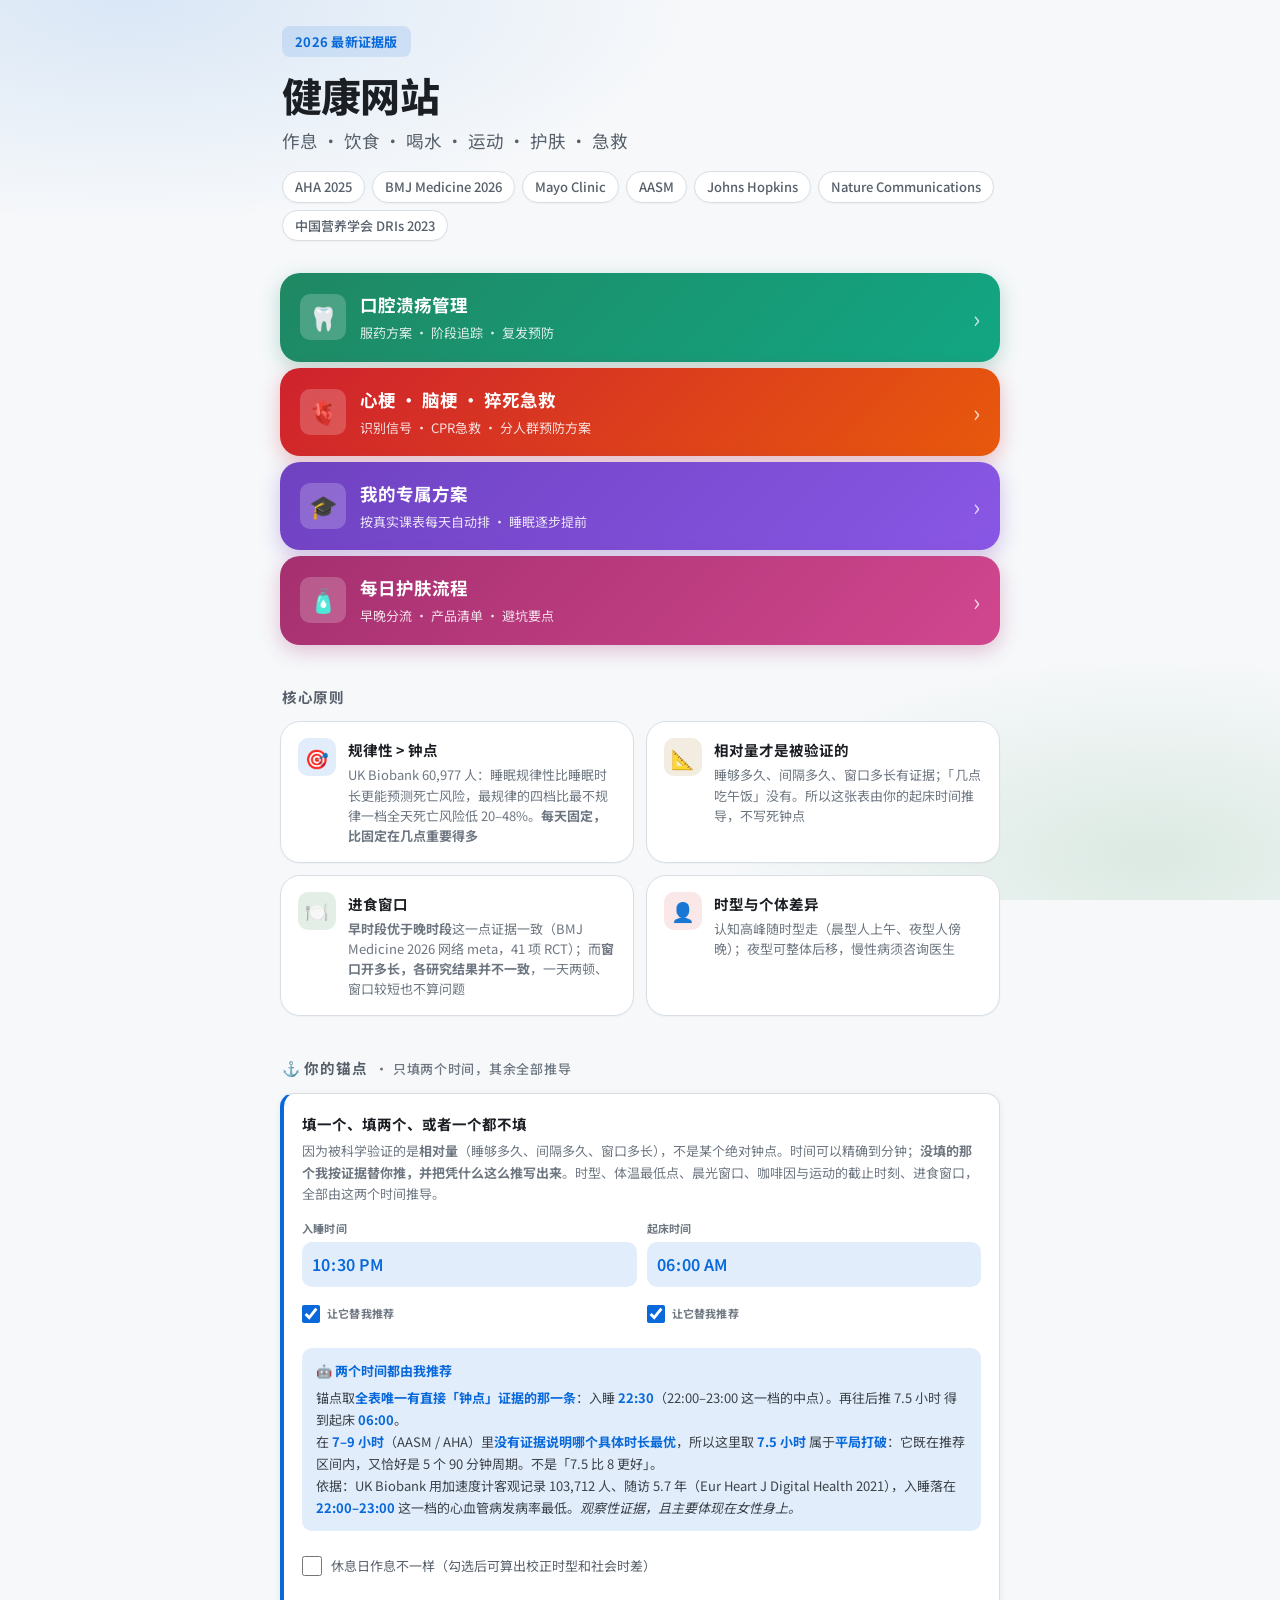
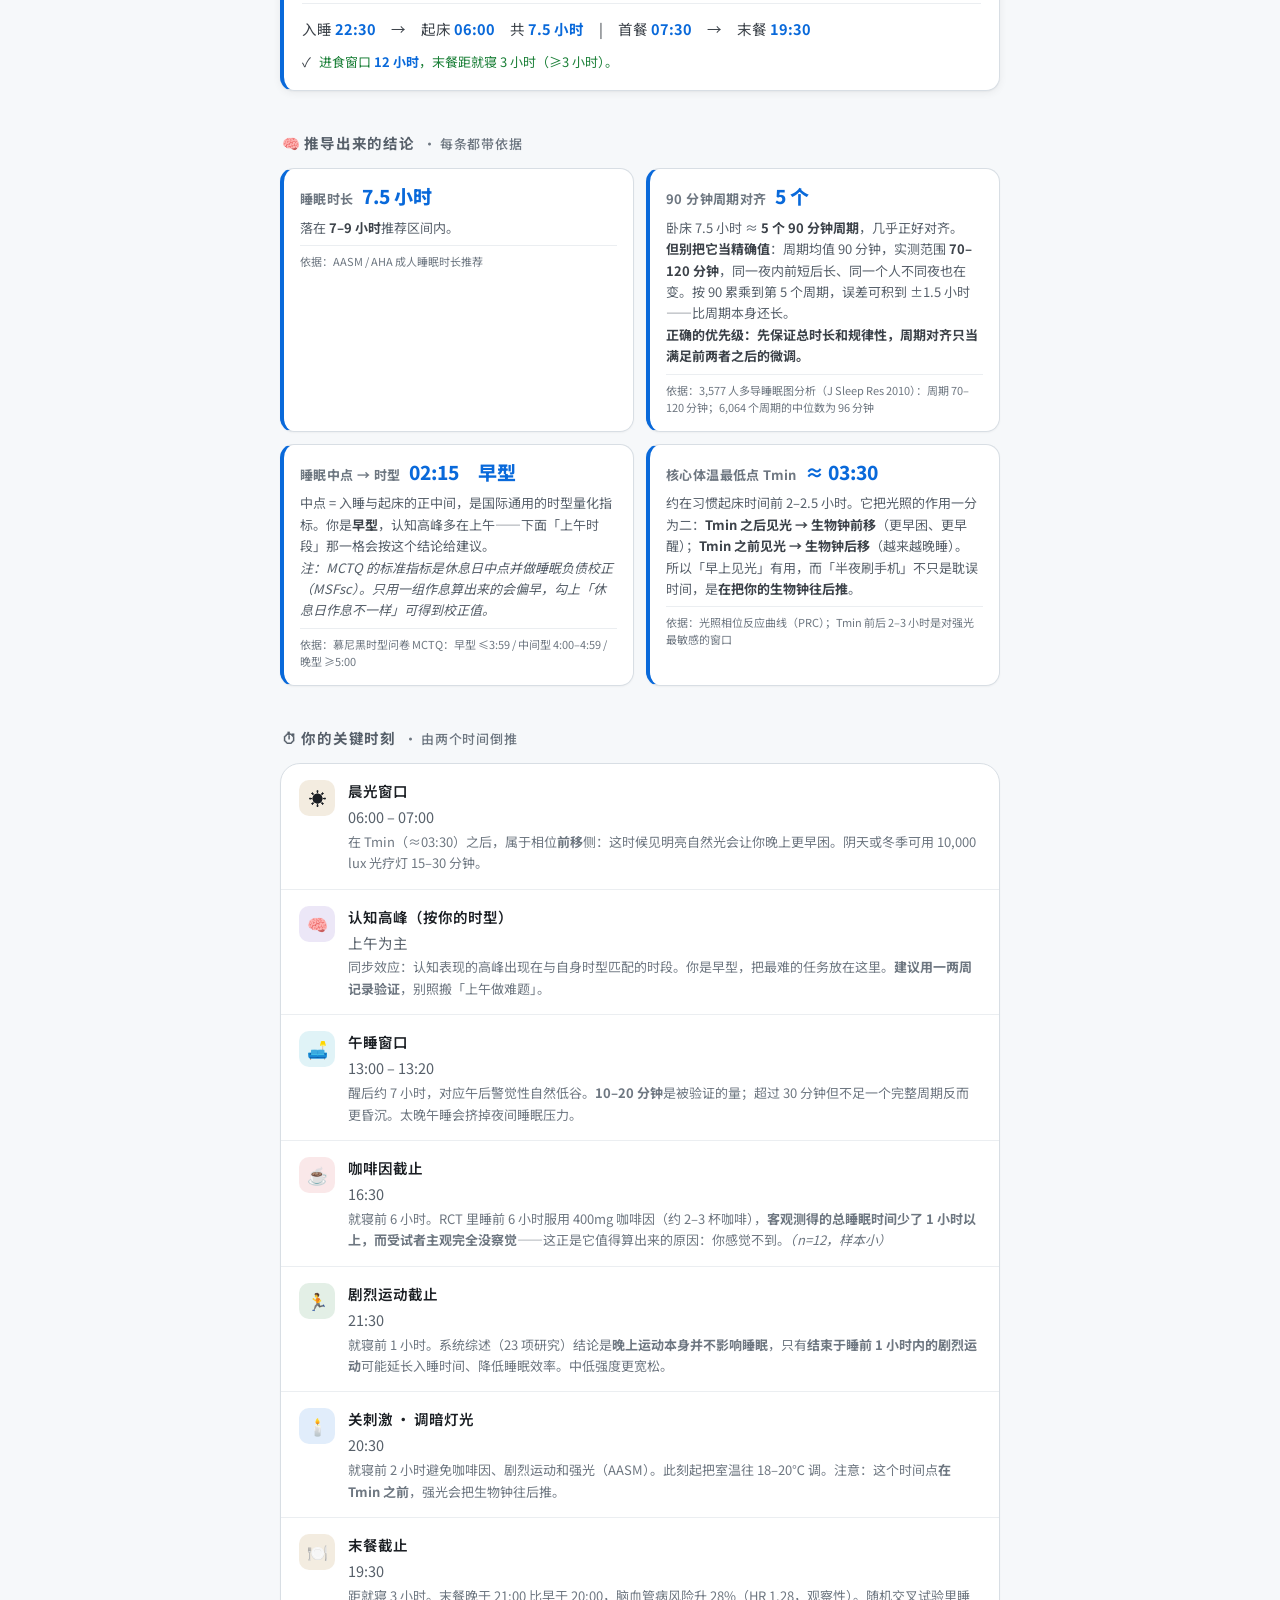
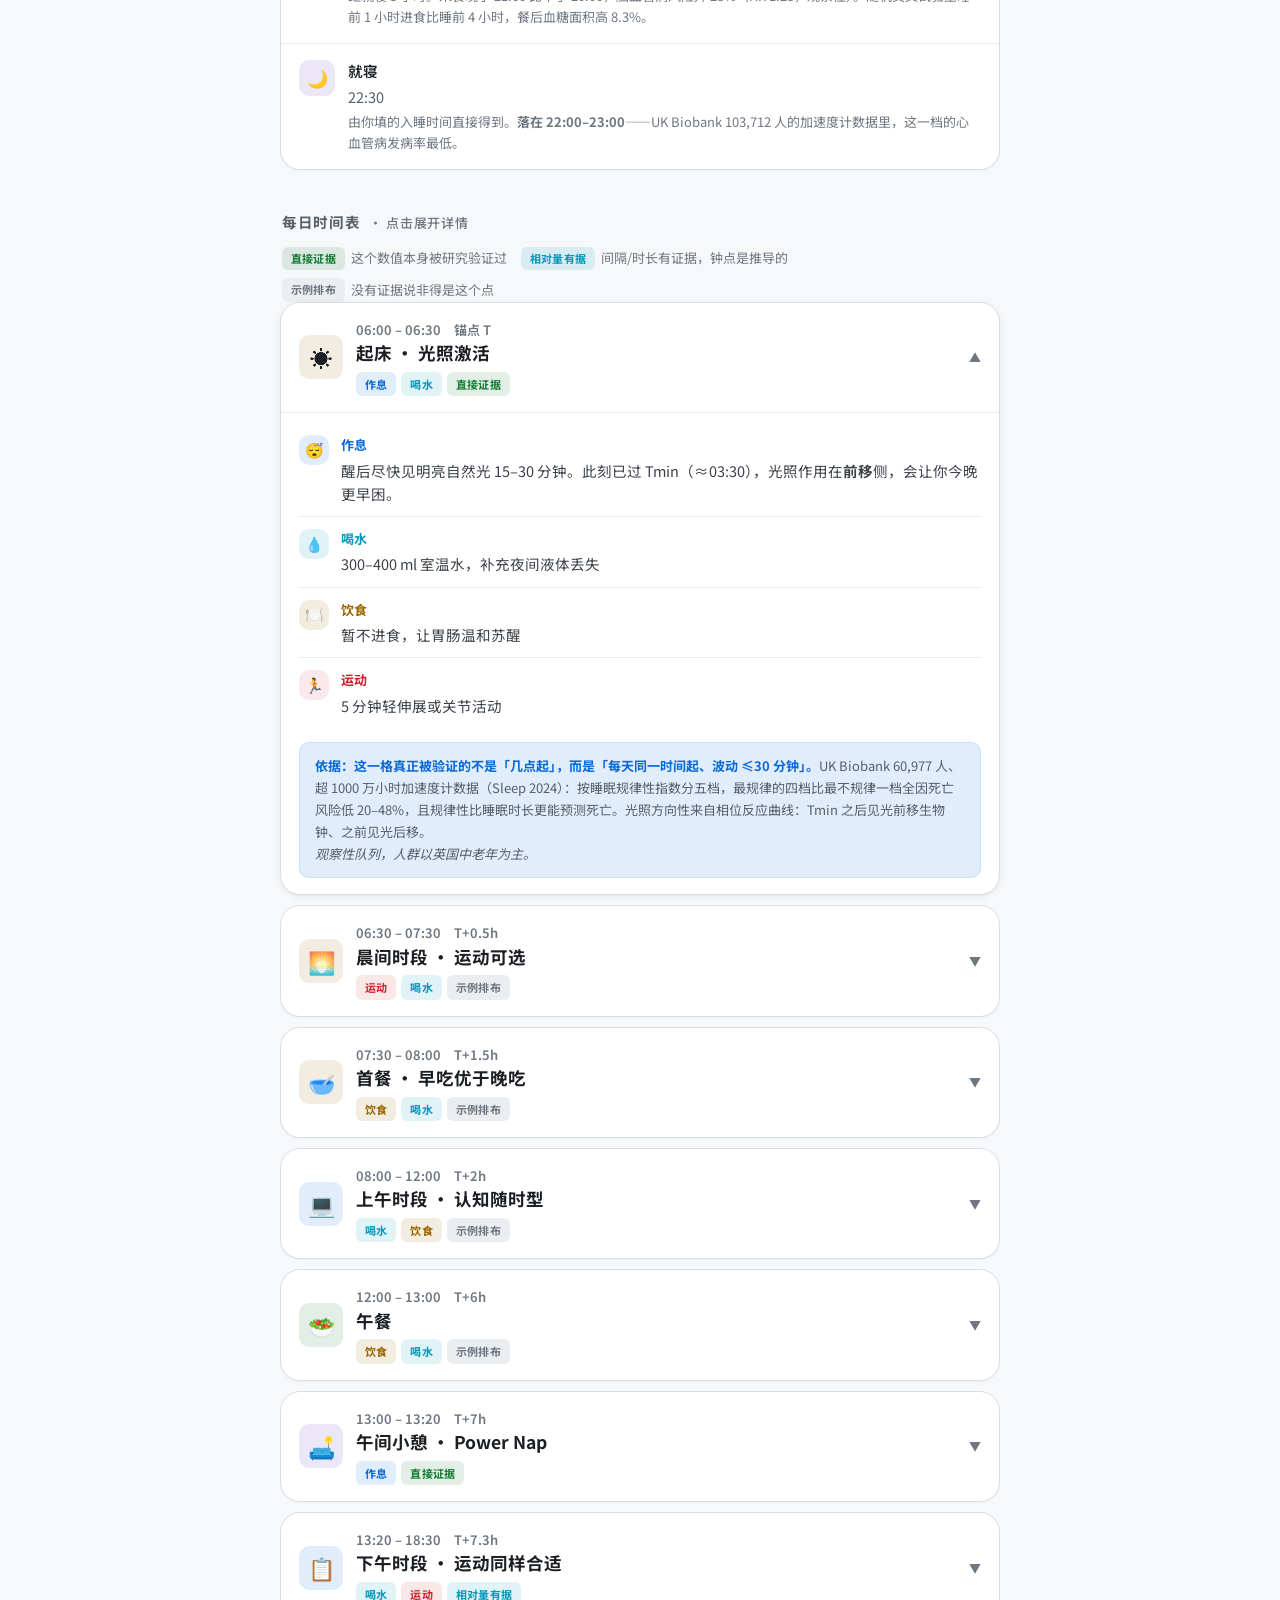
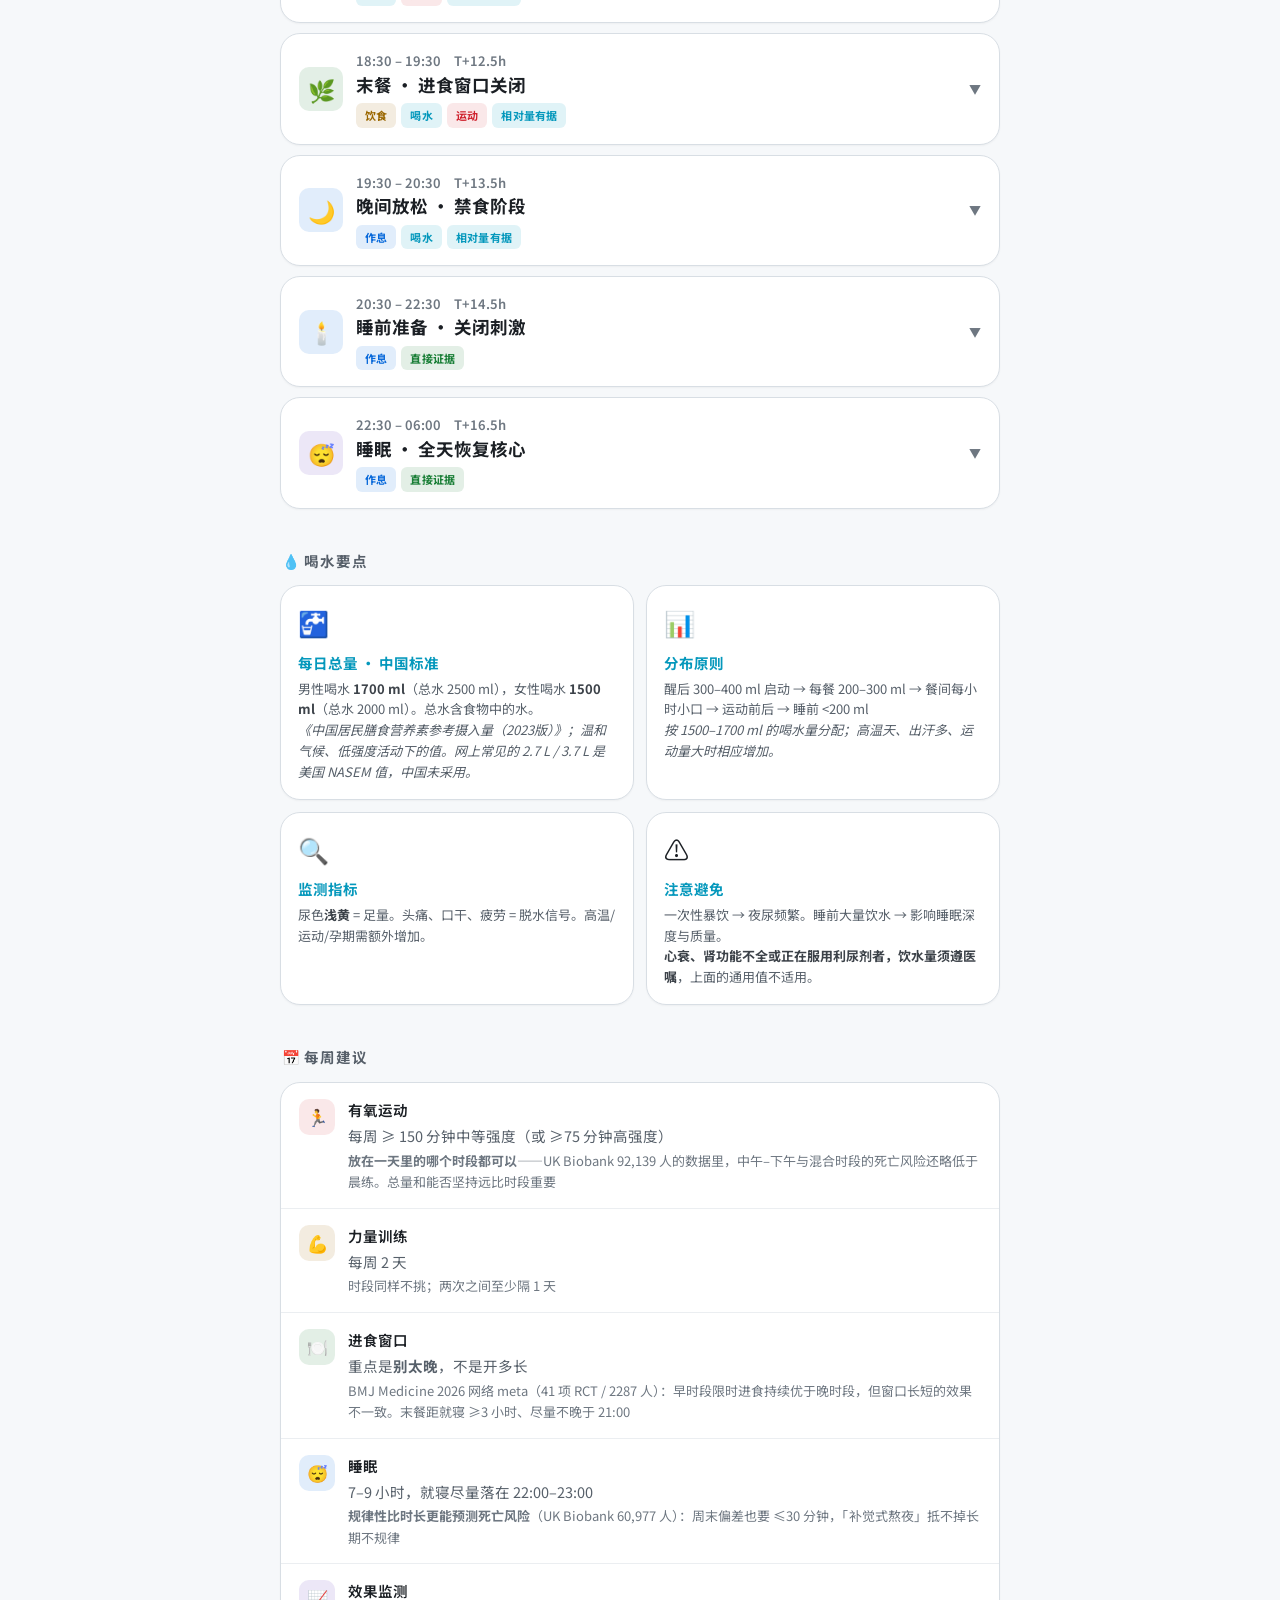
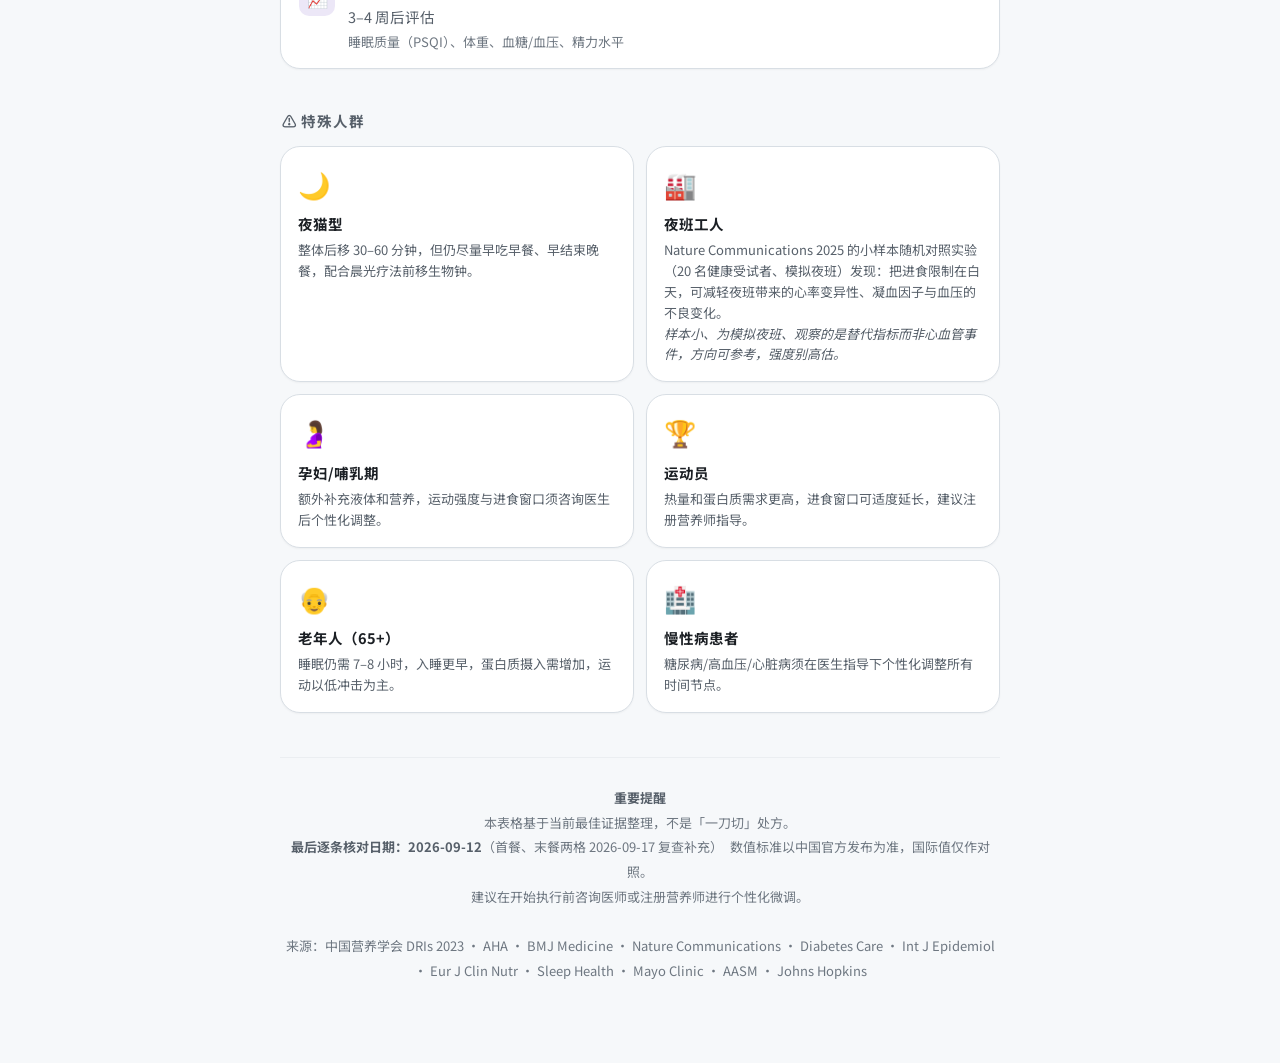
==== commit d4a3cb6d: "时间表：首餐改标「示例排布」，末餐晚于 21:00 时提醒，两格补充复查证据 - 首餐「起床+1.5h」没有研究给出这个数，标签从「相对量有据」改为「示例排布」，   依据补：醒时黑素未退(Sleep" ====
--- a/index.html
+++ b/index.html
@@ -495,9 +495,9 @@
   <footer class="fadeup" style="animation-delay:.31s">
     <strong>重要提醒</strong><br>
     本表格基于当前最佳证据整理，不是「一刀切」处方。<br>
-    <strong>最后逐条核对日期：2026-09-12</strong>　数值标准以中国官方发布为准，国际值仅作对照。<br>
+    <strong>最后逐条核对日期：2026-09-12</strong>（首餐、末餐两格 2026-09-17 复查补充）　数值标准以中国官方发布为准，国际值仅作对照。<br>
     建议在开始执行前咨询医师或注册营养师进行个性化微调。<br><br>
-    来源：中国营养学会 DRIs 2023 · AHA · BMJ Medicine · Nature Communications · Mayo Clinic · AASM · Johns Hopkins
+    来源：中国营养学会 DRIs 2023 · AHA · BMJ Medicine · Nature Communications · Diabetes Care · Int J Epidemiol · Eur J Clin Nutr · Sleep Health · Mayo Clinic · AASM · Johns Hopkins
   </footer>
 
 </div>
@@ -518,6 +518,7 @@
        → 咖啡因截止 = S−6h   → Drake 2013 RCT
        → 剧烈运动截止 = S−1h → Stutz 2019 meta
        → 进食窗口            → 最长 12h，且末餐距就寝 ≥3h（窗口长短证据不一致，只做上限不做下限警告）
+       → 末餐钟点晚于 21:00  → 只提醒不强制（钟点证据全是观察性，且和晚睡混在一起）
    ============================================================ */
 const STORE_KEY = "scheduleAnchorV3";
 // 首次进来两个时间都交给推荐引擎，让用户先看到"凭什么这么推"
@@ -608,6 +609,10 @@
   return "T+" + (Math.round(d / 6) / 10) + "h";
 }
 function span(a, b) { let d = b - a; if (d <= 0) d += 1440; return d; }
+// 钟点（0–1439）。凌晨 0:00–4:59 算作「前一天的深夜」，用于判断末餐是否晚于 21:00 / 过了午夜
+function clockOf(m) { return ((m % 1440) + 1440) % 1440; }
+function isAfter21(m) { const c = clockOf(m); return c > 1260 || c < 300; }
+function isAfterMidnight(m) { return clockOf(m) < 300; }
 
 function readAnchor() {
   let a = null;
@@ -624,6 +629,9 @@
   const tib = span(S, W);                 // 卧床（≈睡眠）时长
   const bed = W + 1440 - tib;             // 今晚就寝的绝对时刻（锚在起床之后）
   const Tmin = W - 150;                   // 核心体温最低点 ≈ 起床前 2.5 小时
+  // 首餐 = 起床 + 90 分钟：这是示例值，没有研究给出「起床后多久吃」的最优数。
+  // 查到的证据只划出两个方向：别一醒就吃（多数人醒时黑素还没退，Sleep Health 2024），
+  // 钟点上也别太晚（NutriNet-Santé IJE 2023 / NHANES EJCN 2026）。详见 meal1 的 ev_txt。
   const firstMeal = W + 90;
 
   // 进食窗口：最长 12h，同时保证末餐距就寝 ≥3 小时（窗口长短的证据不一致，不对短窗口报警）
@@ -765,7 +773,9 @@
     { icon: "🕯️", bg: "var(--blue-soft)", t: "关刺激 · 调暗灯光", v: fmt(d.bed - 120),
       n: "就寝前 2 小时避免咖啡因、剧烈运动和强光（AASM）。此刻起把室温往 18–20℃ 调。注意：这个时间点<strong>在 Tmin 之前</strong>，强光会把生物钟往后推。" },
     { icon: "🍽️", bg: "var(--orange-soft)", t: "末餐截止", v: fmt(d.lastMealEnd),
-      n: "距就寝 " + hTxt(d.bed - d.lastMealEnd) + "。末餐晚于 21:00 比早于 20:00，脑血管病风险升 28%（HR 1.28）；夜间禁食每多 1 小时，风险降 7%（HR 0.93）。" },
+      n: "距就寝 " + hTxt(d.bed - d.lastMealEnd) + "。" +
+        (isAfter21(d.lastMealEnd) ? "<strong>⚠️ 晚于 21:00</strong>——" : "") +
+        "末餐晚于 21:00 比早于 20:00，脑血管病风险升 28%（HR 1.28，观察性）。随机交叉试验里睡前 1 小时进食比睡前 4 小时，餐后血糖面积高 8.3%。" },
     { icon: "🌙", bg: "var(--indigo-soft)", t: "就寝", v: fmt(d.bed),
       n: "由你填的入睡时间直接得到。" +
         (((d.bed % 1440) + 1440) % 1440 >= 1320 && ((d.bed % 1440) + 1440) % 1440 <= 1379
@@ -797,14 +807,18 @@
     ev_txt: "<strong>「晨练更优」站不住，现有最大规模的证据反而指向别处。</strong>UK Biobank 92,139 人（Nat Commun 2023）：与晨练组（05:00–11:00）相比，<strong>中午–下午组和混合时段组</strong>的全因与心血管死亡风险更低；肥胖成人队列（Diabetes Care 2024）在控制总运动量后发现<strong>晚间</strong>最低。共同结论是<strong>任何时段都有益，总量和能否坚持远比时段重要</strong>。唯一的时间约束来自睡眠：系统综述（23 项研究）显示只有<strong>结束于睡前 1 小时内的剧烈运动</strong>可能影响入睡。"
   },
   meal1: {
-    emoji: "🥣", ibg: "var(--orange-soft)", label: "首餐 · 早吃优于晚吃", ev: 2, tags: ["d", "w"],
+    emoji: "🥣", ibg: "var(--orange-soft)", label: "首餐 · 早吃优于晚吃", ev: 3, tags: ["d", "w"],
     rows: [
       { t: "ts", i: "😴", c: "作息", v: "专心进餐，不建议边工作边吃" },
       { t: "tw", i: "💧", c: "喝水", v: "餐时补充 200–300 ml" },
       { t: "td", i: "🍽️", c: "饮食", v: function (d) { return "高蛋白 + 全谷 + 蔬果。<strong>进食窗口从这一刻开始计时，到 " + fmt(d.lastMealEnd) + " 关闭，共 " + hTxt(d.effWin) + "</strong>。"; } },
       { t: "tr", i: "🏃", c: "运动", v: "—" },
     ],
-    ev_txt: "<strong>要分清两个不同的命题。</strong><br>① <strong>「早时段吃优于晚时段吃」——有 RCT 支撑</strong>：BMJ Medicine 2026 网络 meta（41 项 RCT / 2287 人）显示早时段限时进食持续优于晚时段。<br>② <strong>「必须吃早餐 / 早餐是最重要一餐」——RCT 不支持</strong>：BMJ 2019 的 RCT meta 显示不吃早餐组体重反而低 0.44 kg（95%CI 0.07–0.82），吃早餐组每日总能量摄入高 259.8 kcal；45 项观察性研究的 meta 方向相反。两类证据打架时，能说因果的是 RCT。<br><em>那些 RCT 存在偏倚风险、随访很短，也不能反过来断言「早餐有害」。</em><br><strong>结论：吃不吃是你的自由；吃的话早点吃。</strong>"
+    ev_txt: "<strong>先说清楚：「起床后 1.5 小时吃首餐」是示例值，没有任何研究给出这个数。</strong>2026-09-17 重新检索，能找到的证据只划出两个方向，给不出最优间隔：<br>" +
+      "· <strong>别一醒就吃</strong>：62 名健康成人里 <strong>74.4% 醒来时黑素还没退</strong>（生物学上的夜晚还没结束；Sleep Health 2024）；而黑素高的时候进食，餐后血糖更高（18 人模拟早班交叉试验，Nutrients 2020，<em>该试验同时缩短了睡眠，两个因素分不开</em>）。睡得越少、起得越早，这条越相关。<br>" +
+      "· <strong>「醒后多久吃」唯一的直接数据是一个权衡</strong>：肥胖成人限时进食 RCT 的二次分析（Nutrients 2026）里，醒后到首餐每多 1 小时，夜间血糖更低、波动更小，<strong>但低血糖（&lt;70 mg/dL）时间也更多</strong>。观察性、人群是肥胖者，没有最优点。<br>" +
+      "· <strong>钟点上也别太晚</strong>：NutriNet-Santé 103,312 人（IJE 2023）首餐晚于 9 点比早于 8 点，2 型糖尿病 HR 1.59（1.30–1.94），每晚 1 小时 HR 1.14；美国 NHANES 31,044 名 40 岁以上成人（EJCN 2026）以 7–8 点为参照，8–10 点 / 10–12 点 / 12 点后全因死亡 HR 1.10 / 1.19 / 1.29。<em>都是观察性，而且首餐晚常常意味着起得晚或身体不好——老年人队列（Commun Med 2025）就发现晚吃早餐更像健康变差的信号，不一定是原因。</em><br><br>" +
+      "<strong>再分清两个不同的命题。</strong><br>① <strong>「早时段吃优于晚时段吃」——有 RCT 支撑</strong>：BMJ Medicine 2026 网络 meta（41 项 RCT / 2287 人）显示早时段限时进食持续优于晚时段。<br>② <strong>「必须吃早餐 / 早餐是最重要一餐」——RCT 不支持</strong>：BMJ 2019 的 RCT meta 显示不吃早餐组体重反而低 0.44 kg（95%CI 0.07–0.82），吃早餐组每日总能量摄入高 259.8 kcal；45 项观察性研究的 meta 方向相反。两类证据打架时，能说因果的是 RCT。<br><em>那些 RCT 存在偏倚风险、随访很短，也不能反过来断言「早餐有害」。</em><br><strong>结论：吃不吃是你的自由；吃的话早点吃。</strong>"
   },
   am: {
     emoji: "💻", ibg: "var(--blue-soft)", label: "上午时段 · 认知随时型", ev: 3, tags: ["w", "d"],
@@ -851,14 +865,27 @@
     ev_txt: "下午体温峰值时运动表现较高，有较一致的时间生物学证据。更重要的是：UK Biobank 92,139 人的数据里，<strong>中午–下午时段运动组的全因与心血管死亡风险低于晨练组</strong>（Nat Commun 2023）。<br>放早上还是下午按你能坚持的来选——<strong>总量（每周 ≥150 分钟中等强度）才是 WHO 写进推荐的那个量。</strong>"
   },
   meal2: {
-    emoji: "🌿", ibg: "var(--green-soft)", label: "末餐 · 进食窗口关闭", ev: 1, tags: ["d", "w", "r"],
+    emoji: "🌿", ibg: "var(--green-soft)", label: "末餐 · 进食窗口关闭", ev: 2, tags: ["d", "w", "r"],
     rows: [
       { t: "ts", i: "😴", c: "作息", v: "开始降低刺激性活动，逐渐进入放松模式" },
       { t: "tw", i: "💧", c: "喝水", v: "餐时 200–300 ml；此后渐减饮水量" },
       { t: "td", i: "🍽️", c: "饮食", v: function (d) { return "较轻的一餐，<strong>这是全天最后一次进食</strong>。距就寝 " + hTxt(d.bed - d.lastMealEnd) + "，之后进入夜间禁食。"; } },
       { t: "tr", i: "🏃", c: "运动", v: "餐后 10–15 分钟轻散步" },
     ],
-    ev_txt: "<strong>这一格被验证的是「别太晚」和「距就寝留足间隔」，不是某个具体钟点。</strong>NutriNet-Santé 队列（法国约 10 万人，Nat Commun 2023）：末餐晚于 21:00 比早于 20:00，<strong>脑血管病（卒中）风险升 28%</strong>（HR 1.28, 95%CI 1.05–1.55）；<strong>夜间禁食时长每多 1 小时，脑血管病风险降 7%</strong>（HR 0.93, 0.87–0.99）。<br><em>观察性队列，只能说明相关，不能证明因果。</em>"
+    ev_txt: function (d) {
+      return "<strong>这一格按两条规则算：离就寝至少 3 小时、首餐到末餐最长 12 小时，取更早的那个。</strong>" +
+        (isAfter21(d.lastMealEnd) ? "<br>⚠️ <strong>按你现在的作息，末餐结束在 " + fmt(d.lastMealEnd) + "，晚于 21:00</strong>——规则只管「离睡觉多远」，不管钟点，所以晚睡的人会被排到很晚。页面顶部有提示。" : "") +
+        "<br><br><strong>① 离就寝要远——有随机试验支撑</strong><br>" +
+        "· 西班牙 845 人随机交叉试验（Diabetes Care 2022）：同一个人分别在<strong>睡前 4 小时</strong>和<strong>睡前 1 小时</strong>喝葡萄糖，睡前 1 小时那次黑素高 3.5 倍、<strong>血糖面积高 8.3%、胰岛素低 6.7%</strong>。机制是入睡前约 2 小时黑素开始升高，会抑制胰岛素分泌。<br>" +
+        "· 肥胖成人 RCT 二次分析（Nutrients 2026）：末餐到入睡每多 1 小时，夜间 1–5 点平均血糖更低。<br>" +
+        "· 日本病例对照（Am J Gastroenterol 2005，147 名反流病人 vs 294 名对照）：晚饭到睡觉<strong>不足 3 小时比 4 小时以上，胃食管反流 OR 7.45</strong>。该文自己也写明「睡前 3 小时别吃」这条常见建议此前缺乏临床证据。<br>" +
+        "<em>注意：研究里「好」的那一组是 4 小时，3 小时是这里取的下限，不是被证明足够的量。</em><br><br>" +
+        "<strong>② 钟点别太晚——只有观察性证据</strong><br>" +
+        "· NutriNet-Santé（法国约 10 万人，Nat Commun 2023）：末餐晚于 21:00 比早于 20:00，<strong>脑血管病风险升 28%</strong>（HR 1.28, 95%CI 1.05–1.55）；夜间禁食每多 1 小时，脑血管病风险降 7%（HR 0.93, 0.87–0.99）。<br>" +
+        "· 同一队列看 2 型糖尿病（IJE 2023）：末餐晚于 21:00 单独看 HR 1.28，<strong>但同时考虑首餐时间后这个关联就消失了</strong>。<br>" +
+        "· 美国 NHANES（EJCN 2026）：以 19–20 点结束为参照，<strong>午夜后进食</strong>全因死亡 HR 1.27，<strong>但 19 点前就结束的 HR 也有 1.13</strong>——「越早越好」在这份数据里不成立。<br>" +
+        "<em>钟点研究都分不清「吃得晚」和「睡得晚 / 身体差」，所以这里没有把 21:00 做成硬上限，只在超过时提醒。</em>";
+    }
   },
   eve: {
     emoji: "🌙", ibg: "var(--blue-soft)", label: "晚间放松 · 禁食阶段", ev: 2, tags: ["s", "w"],
@@ -932,7 +959,23 @@
   } else if (d.effWin > 720) {
     notes.push({ k: "info", i: "ℹ️", t: "进食窗口已按上限 12 小时收口。" });
   } else {
-    notes.push({ k: "good", i: "✓", t: "进食窗口 <strong>" + hTxt(d.effWin) + "</strong>，末餐距就寝 " + hTxt(d.bed - d.lastMealEnd) + "（≥3 小时）。" });
+    // 末餐晚于 21:00 时下面会出红色提醒，这里就别再打绿勾，免得一绿一红自相矛盾
+    const late = isAfter21(d.lastMealEnd);
+    notes.push({ k: late ? "info" : "good", i: late ? "ℹ️" : "✓", t: "进食窗口 <strong>" + hTxt(d.effWin) + "</strong>，末餐距就寝 " + hTxt(d.bed - d.lastMealEnd) + "（≥3 小时）。" });
+  }
+  if (isAfter21(d.lastMealEnd)) {
+    notes.push({ k: "warn", i: "⚠️", t: "按你的作息，末餐要到 <strong>" + fmt(d.lastMealEnd) + "</strong> 才结束，" +
+      (isAfterMidnight(d.lastMealEnd) ? "<strong>已经过了午夜</strong>" : "<strong>晚于 21:00</strong>") +
+      "。观察性队列里这与更高风险相关（" +
+      (isAfterMidnight(d.lastMealEnd)
+        ? "美国 NHANES 31,044 人：午夜后进食比 19–20 点结束，全因死亡 HR 1.27"
+        : "法国 NutriNet-Santé 约 10 万人：21 点后比 20 点前，脑血管病 HR 1.28") +
+      "）。<strong>但钟点和晚睡是绑在一起的</strong>，研究分不清是「吃得晚」还是「睡得晚」在起作用。两个都站得住的做法：<br>" +
+      "① 能早就把末餐往前挪到 21:00 前——这样离就寝更远，和「距睡前越远越好」的 RCT 方向也一致；<br>" +
+      "② 长期看把整套作息往前移，而不是只压缩吃饭时间。" });
+  }
+  if (clockOf(d.firstMeal) > 540 && clockOf(d.firstMeal) < 1080) {
+    notes.push({ k: "info", i: "ℹ️", t: "首餐示例落在 <strong>" + fmt(d.firstMeal) + "</strong>，晚于 9:00。队列研究里首餐晚于 9 点与 2 型糖尿病风险更高相关（HR 1.59，观察性），<strong>但它和起床晚绑在一起</strong>，分不清是谁在起作用。详见「首餐」格的依据。" });
   }
   if (d.free && d.free.jetlag >= 120) {
     notes.push({ k: "warn", i: "⚠️", t: "社会时差达 <strong>" + (Math.round(d.free.jetlag / 6) / 10) + " 小时</strong>，相当于每周给自己倒一次时差。" });
@@ -990,7 +1033,7 @@
         '<span class="tchev">▼</span>' +
       "</div>" +
       '<div class="tbody"><div class="trows">' + rows + '</div>' +
-      '<div class="ebox"><strong>依据：</strong>' + c0.ev_txt + "</div></div>";
+      '<div class="ebox"><strong>依据：</strong>' + ((typeof c0.ev_txt === "function") ? c0.ev_txt(d) : c0.ev_txt) + "</div></div>";
     card.querySelector(".thead").addEventListener("click", function () { card.classList.toggle("open"); });
     tl.appendChild(card);
   });
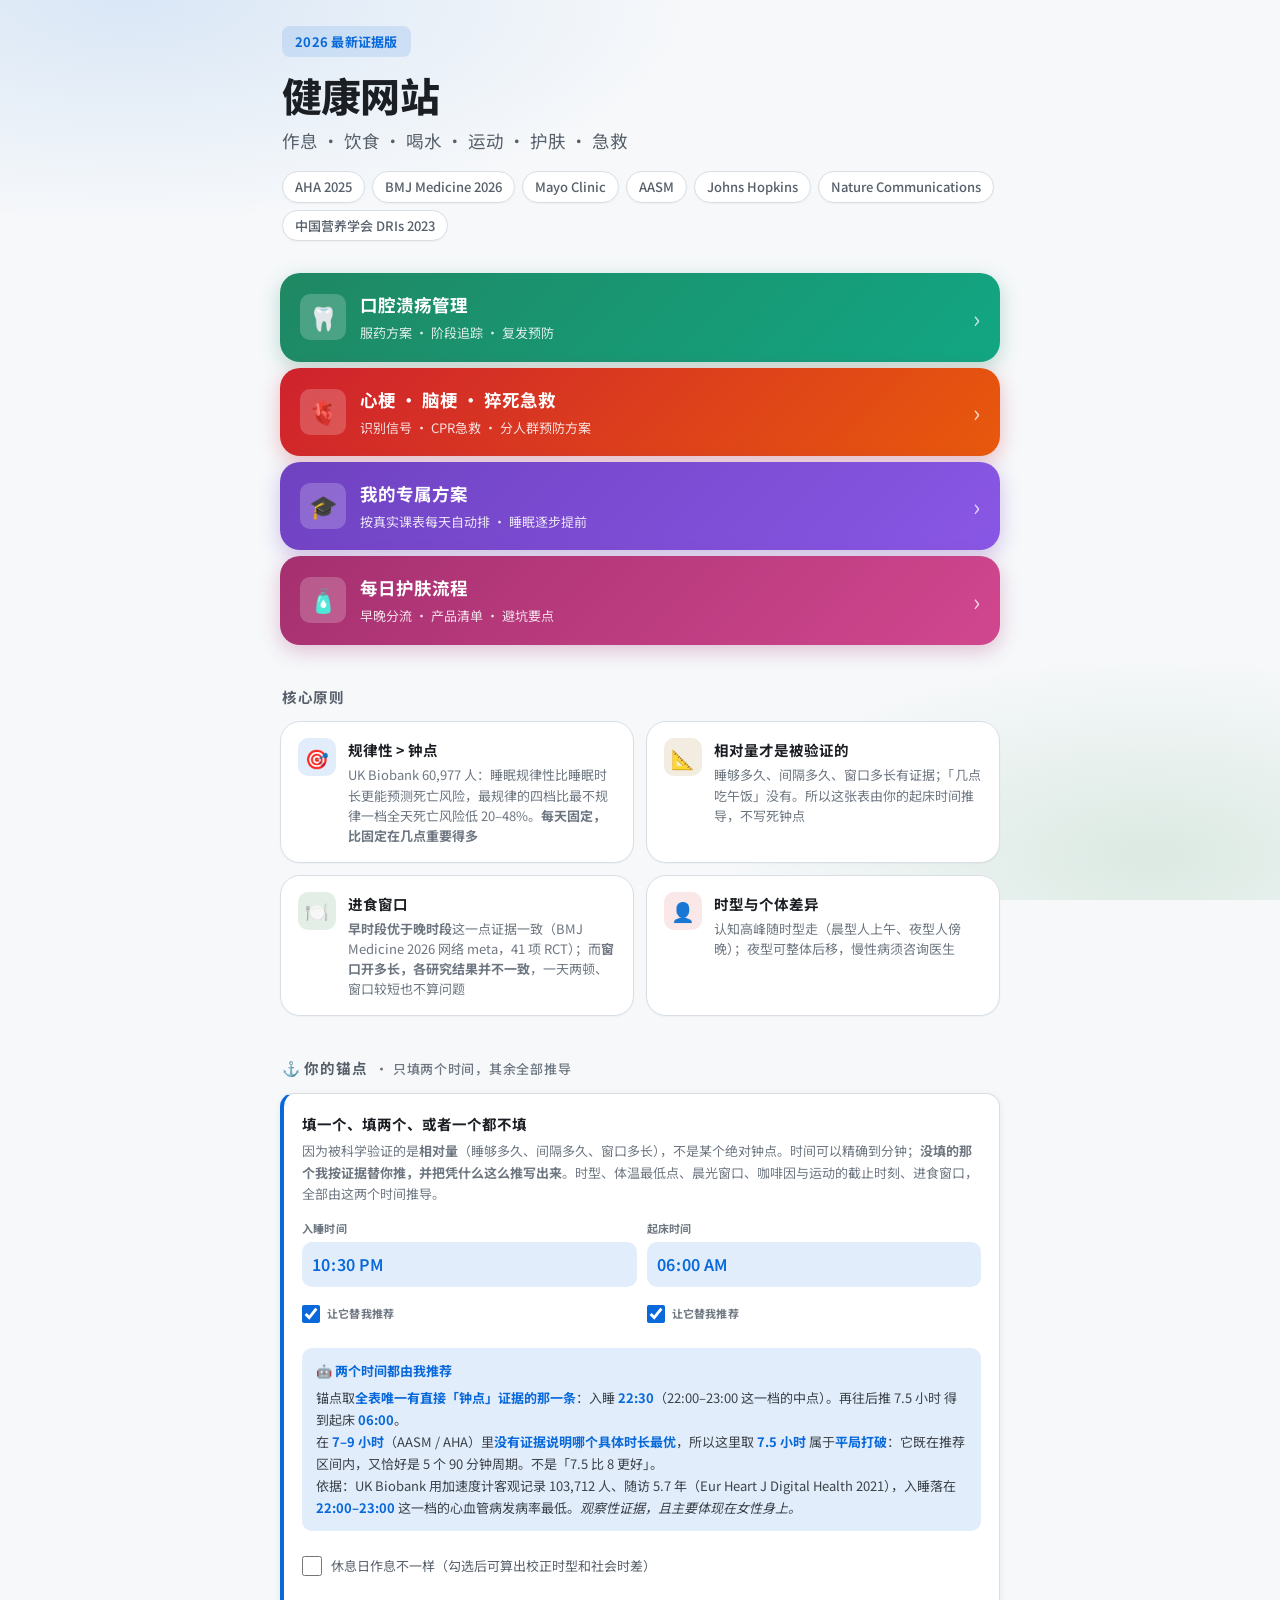
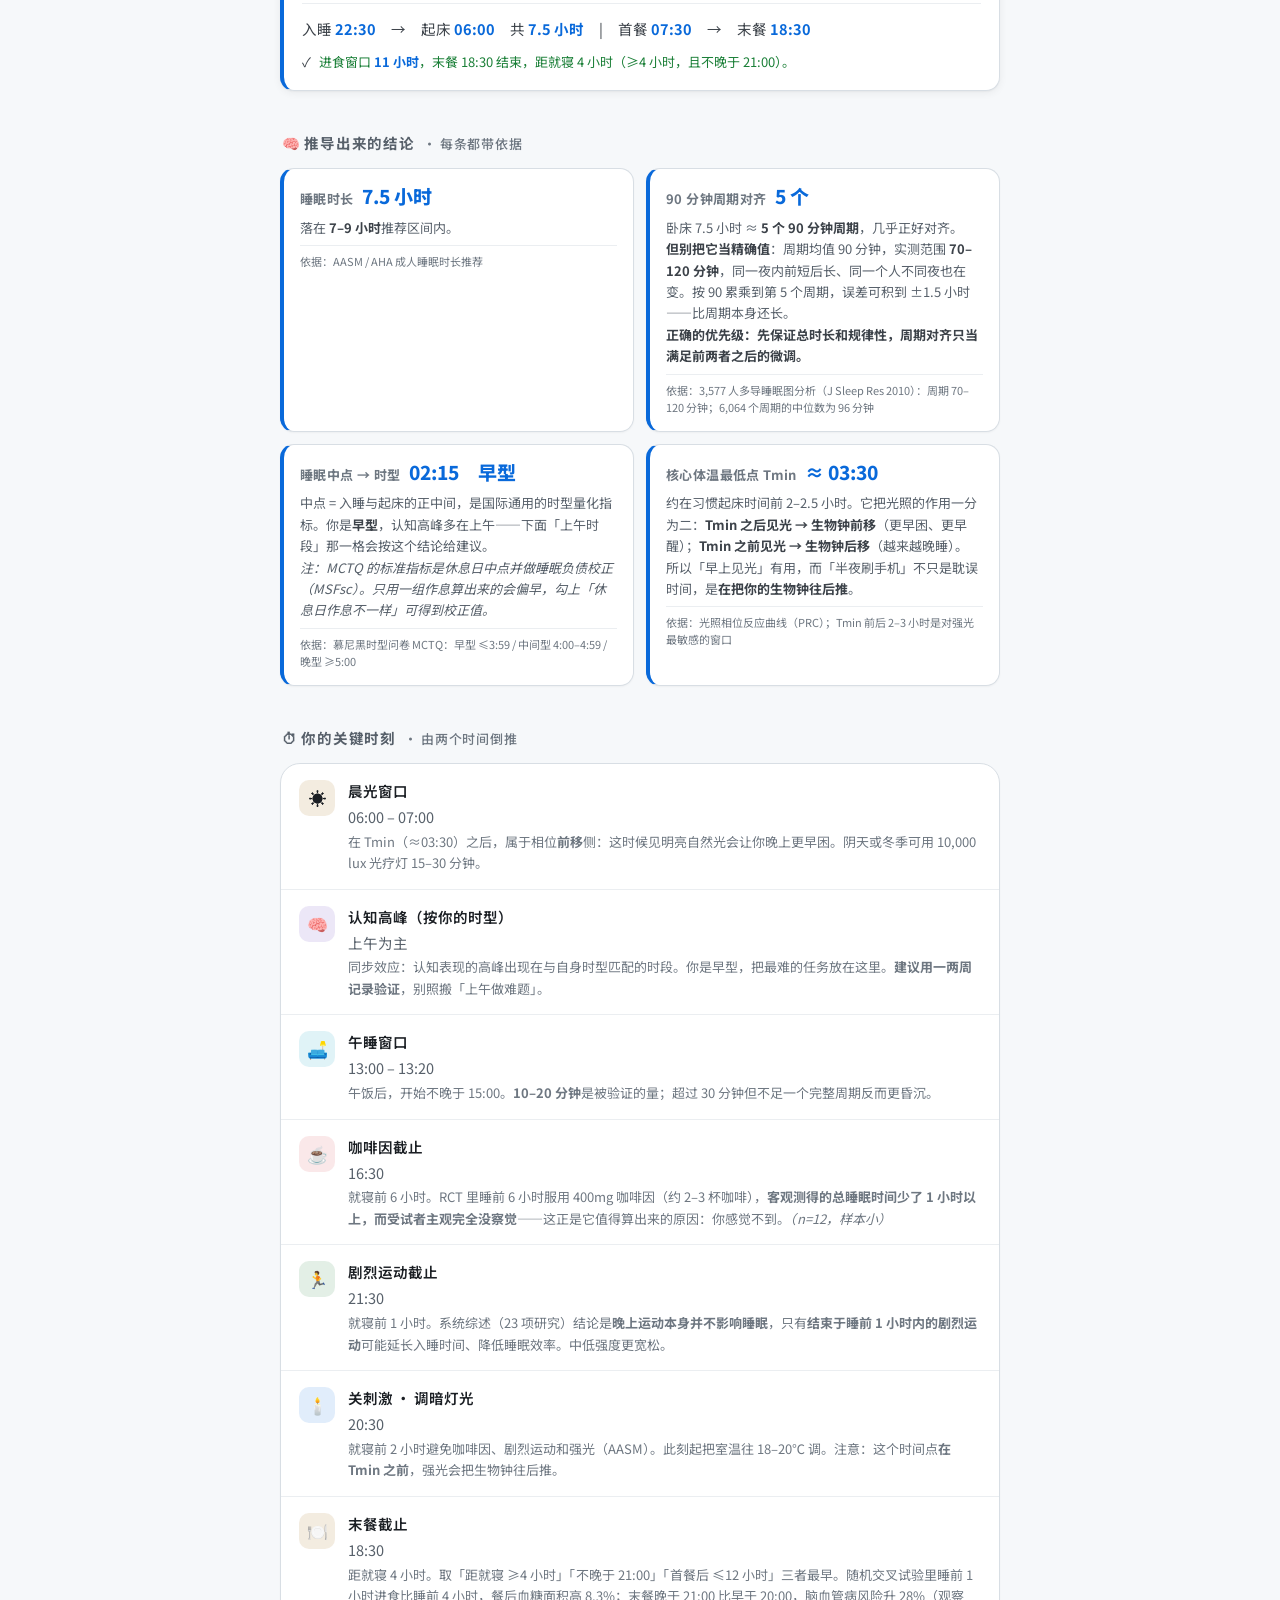
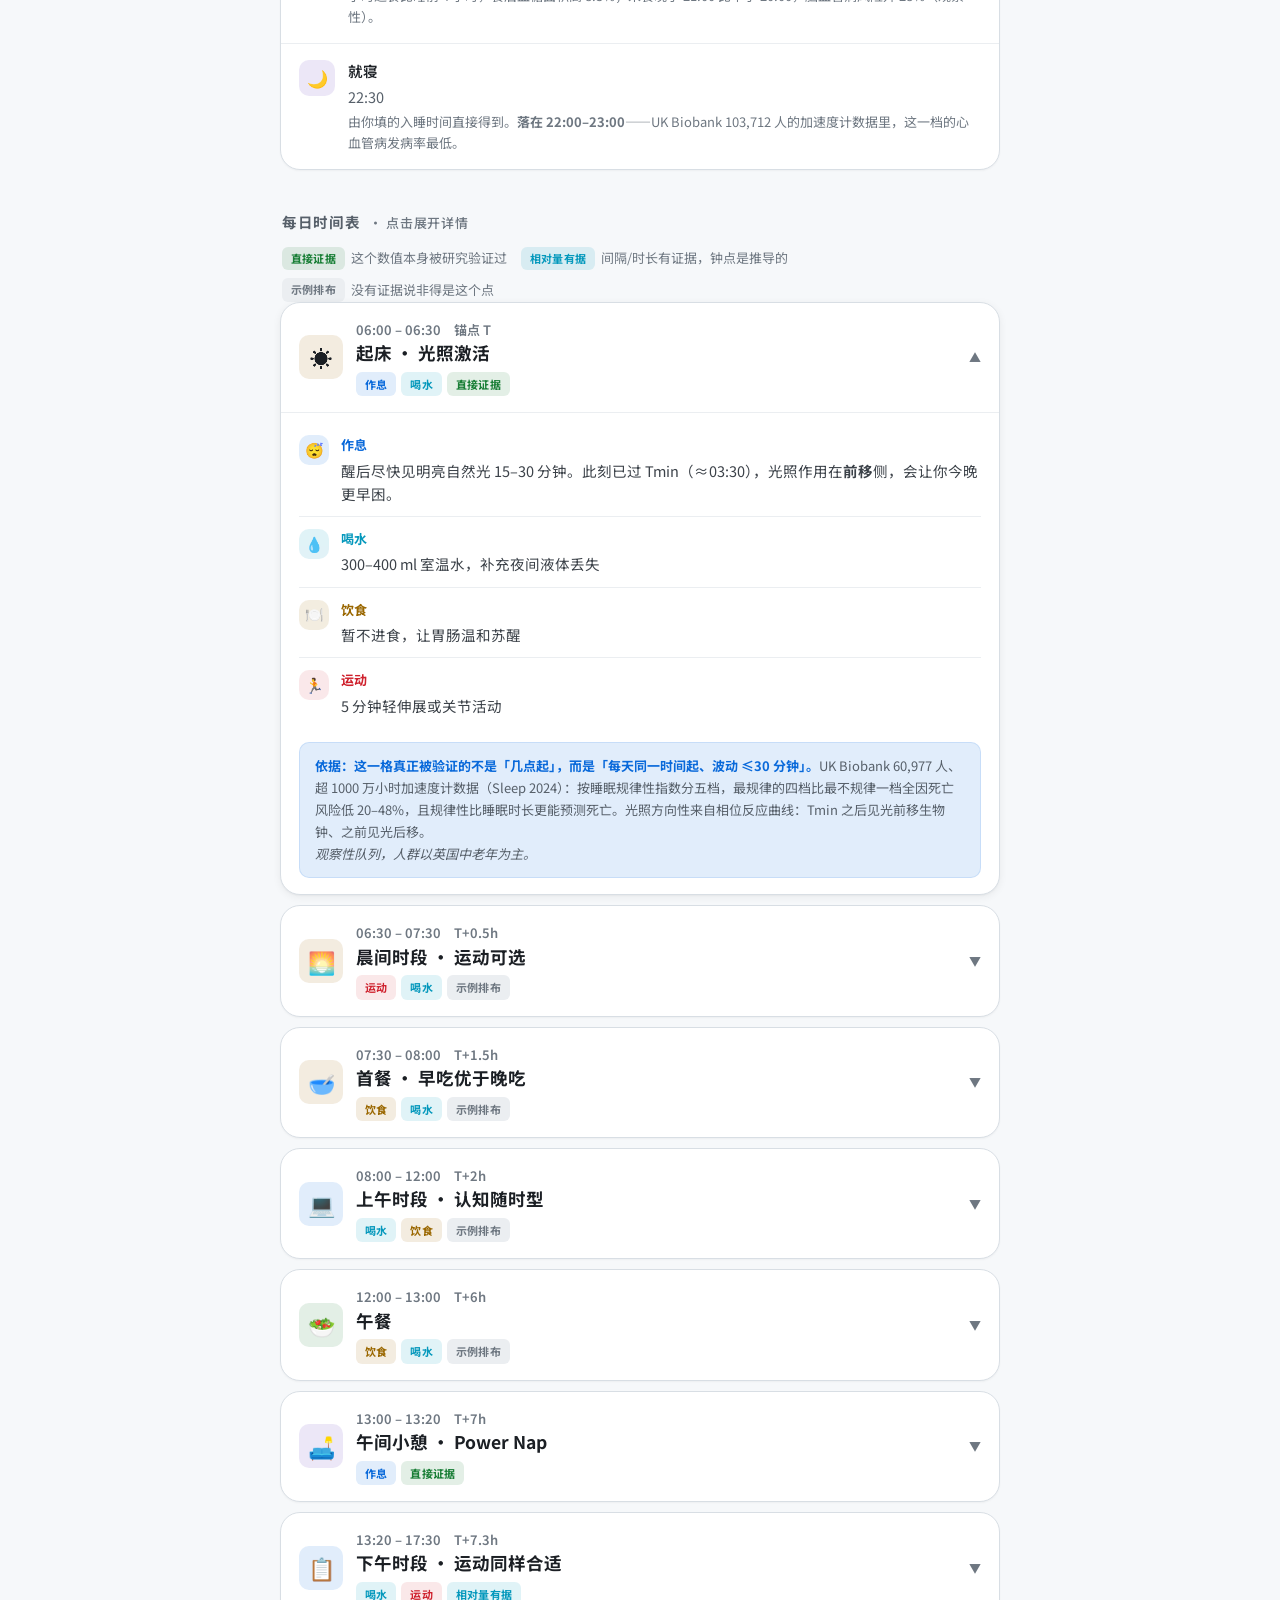
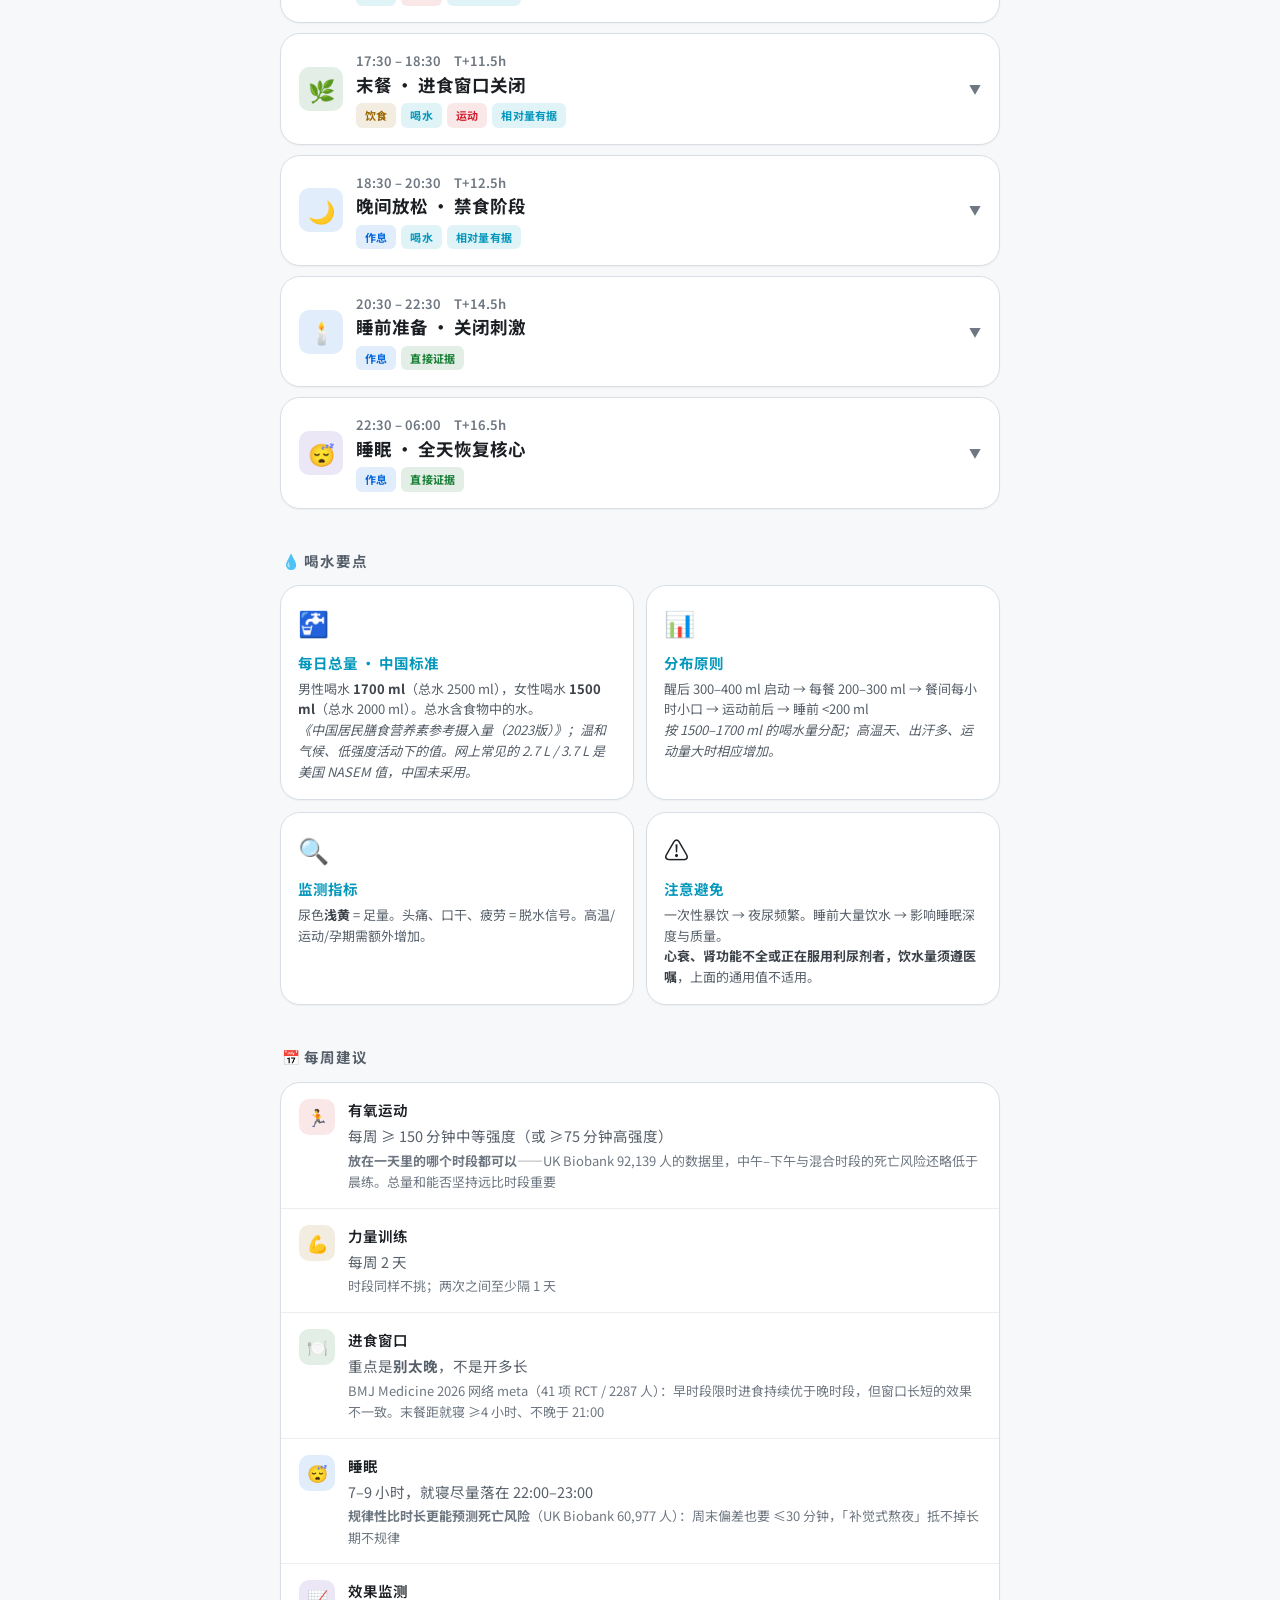
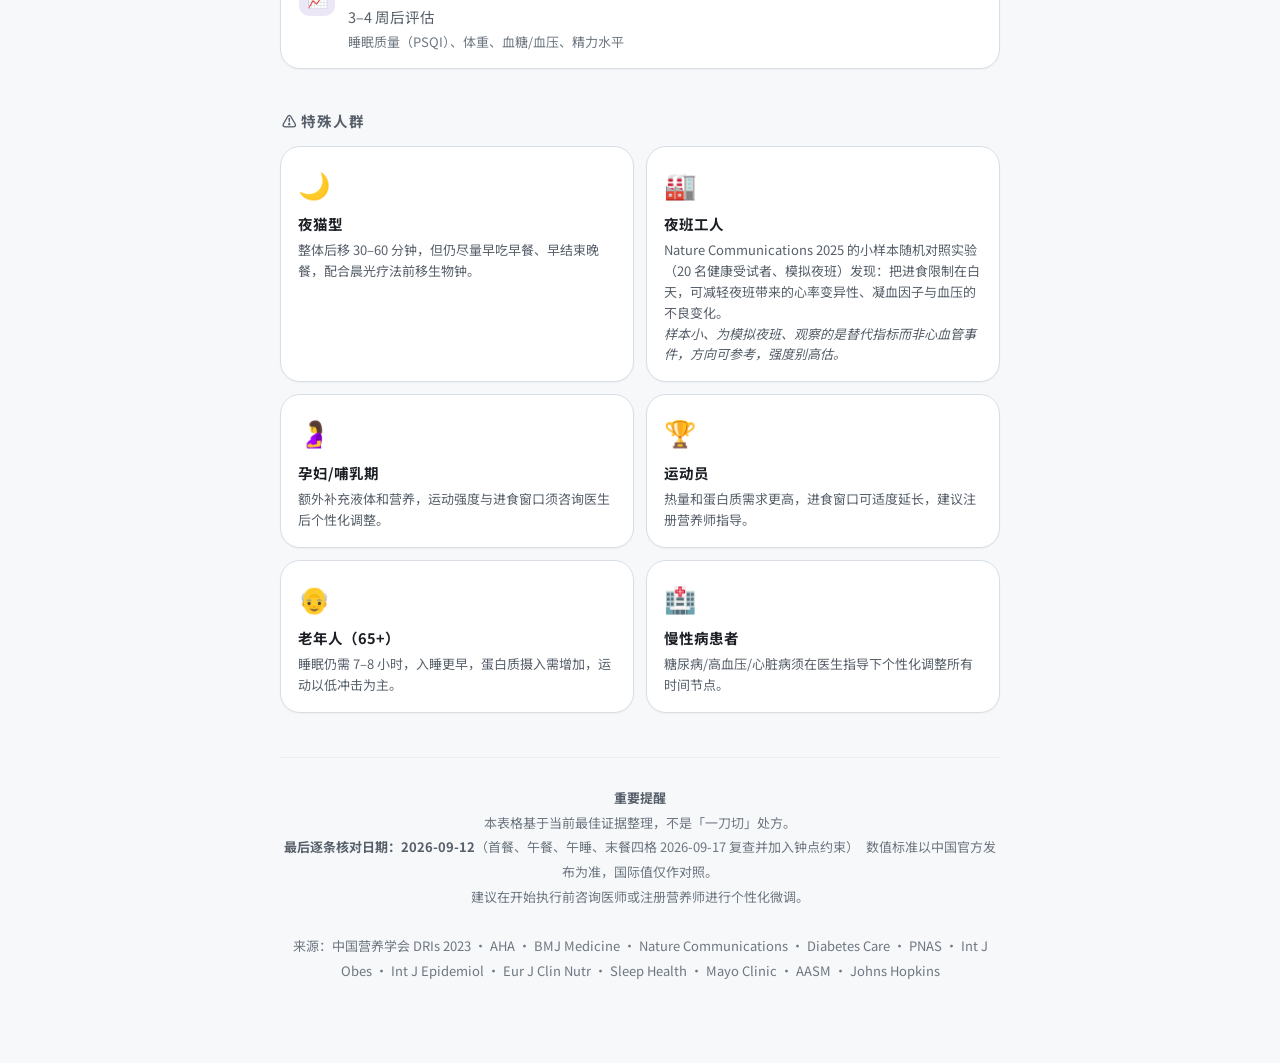
==== commit 95be25b5: "时间表：吃饭和午睡加钟点约束，末餐距就寝改为 4 小时 之前所有时段都按「起床 + 固定间隔」推，起得晚的人会被排到下午四点吃午饭、 傍晚午睡、半夜吃晚饭。身体时钟靠阳光校准，晚起拖不动它全部（PNA" ====
--- a/index.html
+++ b/index.html
@@ -477,7 +477,7 @@
   <div class="ioslist fadeup" style="animation-delay:.25s">
     <div class="iosrow"><div class="iosrow-icon" style="background:var(--red-soft)">🏃</div><div><div class="iosrow-t">有氧运动</div><div class="iosrow-v">每周 ≥ 150 分钟中等强度（或 ≥75 分钟高强度）</div><div class="iosrow-n"><strong>放在一天里的哪个时段都可以</strong>——UK Biobank 92,139 人的数据里，中午–下午与混合时段的死亡风险还略低于晨练。总量和能否坚持远比时段重要</div></div></div>
     <div class="iosrow"><div class="iosrow-icon" style="background:var(--orange-soft)">💪</div><div><div class="iosrow-t">力量训练</div><div class="iosrow-v">每周 2 天</div><div class="iosrow-n">时段同样不挑；两次之间至少隔 1 天</div></div></div>
-    <div class="iosrow"><div class="iosrow-icon" style="background:var(--green-soft)">🍽️</div><div><div class="iosrow-t">进食窗口</div><div class="iosrow-v">重点是<strong>别太晚</strong>，不是开多长</div><div class="iosrow-n">BMJ Medicine 2026 网络 meta（41 项 RCT / 2287 人）：早时段限时进食持续优于晚时段，但窗口长短的效果不一致。末餐距就寝 ≥3 小时、尽量不晚于 21:00</div></div></div>
+    <div class="iosrow"><div class="iosrow-icon" style="background:var(--green-soft)">🍽️</div><div><div class="iosrow-t">进食窗口</div><div class="iosrow-v">重点是<strong>别太晚</strong>，不是开多长</div><div class="iosrow-n">BMJ Medicine 2026 网络 meta（41 项 RCT / 2287 人）：早时段限时进食持续优于晚时段，但窗口长短的效果不一致。末餐距就寝 ≥4 小时、不晚于 21:00</div></div></div>
     <div class="iosrow"><div class="iosrow-icon" style="background:var(--blue-soft)">😴</div><div><div class="iosrow-t">睡眠</div><div class="iosrow-v">7–9 小时，就寝尽量落在 22:00–23:00</div><div class="iosrow-n"><strong>规律性比时长更能预测死亡风险</strong>（UK Biobank 60,977 人）：周末偏差也要 ≤30 分钟，「补觉式熬夜」抵不掉长期不规律</div></div></div>
     <div class="iosrow"><div class="iosrow-icon" style="background:var(--indigo-soft)">📈</div><div><div class="iosrow-t">效果监测</div><div class="iosrow-v">3–4 周后评估</div><div class="iosrow-n">睡眠质量（PSQI）、体重、血糖/血压、精力水平</div></div></div>
   </div>
@@ -495,9 +495,9 @@
   <footer class="fadeup" style="animation-delay:.31s">
     <strong>重要提醒</strong><br>
     本表格基于当前最佳证据整理，不是「一刀切」处方。<br>
-    <strong>最后逐条核对日期：2026-09-12</strong>（首餐、末餐两格 2026-09-17 复查补充）　数值标准以中国官方发布为准，国际值仅作对照。<br>
+    <strong>最后逐条核对日期：2026-09-12</strong>（首餐、午餐、午睡、末餐四格 2026-09-17 复查并加入钟点约束）　数值标准以中国官方发布为准，国际值仅作对照。<br>
     建议在开始执行前咨询医师或注册营养师进行个性化微调。<br><br>
-    来源：中国营养学会 DRIs 2023 · AHA · BMJ Medicine · Nature Communications · Diabetes Care · Int J Epidemiol · Eur J Clin Nutr · Sleep Health · Mayo Clinic · AASM · Johns Hopkins
+    来源：中国营养学会 DRIs 2023 · AHA · BMJ Medicine · Nature Communications · Diabetes Care · PNAS · Int J Obes · Int J Epidemiol · Eur J Clin Nutr · Sleep Health · Mayo Clinic · AASM · Johns Hopkins
   </footer>
 
 </div>
@@ -517,8 +517,11 @@
        → 体温最低点 Tmin≈W−2.5h → 晨光窗口（相位反应曲线的前移侧）
        → 咖啡因截止 = S−6h   → Drake 2013 RCT
        → 剧烈运动截止 = S−1h → Stutz 2019 meta
-       → 进食窗口            → 最长 12h，且末餐距就寝 ≥3h（窗口长短证据不一致，只做上限不做下限警告）
-       → 末餐钟点晚于 21:00  → 只提醒不强制（钟点证据全是观察性，且和晚睡混在一起）
+       → 进食窗口            → 最长 12h，末餐距就寝 ≥4h，且不晚于 21:00（窗口长短证据不一致，只做上限不做下限警告）
+       → 午餐 / 午睡         → 午餐晚于 15:00 就不单独排（首餐兼午餐）；午睡跟着午餐，开始不晚于 15:00
+
+   注意：「全部只按相对量推」只适用于睡眠本身。吃饭和午睡还受阳光校准的身体时钟约束，
+   晚起并不能把它整体后移——2026-09-17 之前没加钟点约束，导致晚起的人被排到下午四点吃午饭、半夜吃晚饭。
    ============================================================ */
 const STORE_KEY = "scheduleAnchorV3";
 // 首次进来两个时间都交给推荐引擎，让用户先看到"凭什么这么推"
@@ -634,9 +637,25 @@
   // 钟点上也别太晚（NutriNet-Santé IJE 2023 / NHANES EJCN 2026）。详见 meal1 的 ev_txt。
   const firstMeal = W + 90;
 
-  // 进食窗口：最长 12h，同时保证末餐距就寝 ≥3 小时（窗口长短的证据不一致，不对短窗口报警）
-  let lastMealEnd = Math.min(firstMeal + 720, bed - 180);
-  lastMealEnd = Math.max(lastMealEnd, W + 500);   // 不早于午睡结束，保证时段顺序
+  // 吃饭时间要同时满足「跟着身体」和「跟着钟点」两类约束（2026-09-17 起）。
+  // 只跟身体走会让晚起的人下午四点吃午饭、半夜吃晚饭：身体时钟靠阳光校准，
+  // 晚起并不能把它整体后移（PNAS 2015：生物钟的晚上进食，餐后血糖比早上高 17%）。
+  // 午餐：示例放在起床 + 6h；晚于 15:00 就不单独排，首餐兼午餐（Int J Obes 2013：午餐晚于 15:00 减重更差）
+  const LUNCH_LATEST = 900, NAP_LATEST = 900, DINNER_LATEST = 1260, PRE_BED = 240;
+  const hasLunch = W + 360 <= LUNCH_LATEST;
+  // 午睡跟着午餐走，开始不晚于 15:00（Mayo Clinic / Sleep Foundation 的专家建议，不是试验阈值）
+  const hasNap = hasLunch && W + 420 <= NAP_LATEST;
+  const prevEnd = hasNap ? W + 440 : hasLunch ? W + 420 : firstMeal + 30;
+
+  // 末餐结束取三者最早：首餐后 12h（上限）/ 就寝前 4h（Diabetes Care 2022 RCT 与 AJG 2005 的「好」组都是 4h）/ 21:00
+  const cap21 = W <= DINNER_LATEST ? DINNER_LATEST : DINNER_LATEST + 1440;
+  const byWin = firstMeal + 720, byBed = bed - PRE_BED;
+  let lastMealEnd = Math.min(byWin, byBed, cap21);
+  const lastBy = lastMealEnd === cap21 ? "clock" : lastMealEnd === byBed ? "bed" : "win";
+  // 兜底：末餐（1h）和前一个时段之间至少隔 2 小时，否则会出现「首餐刚吃完接着吃末餐」。
+  // 2 小时是排布示例值，不是研究给的量。只有起得极晚（接近昼夜颠倒）才会触发，页面顶部会提示
+  const squeezed = lastMealEnd - 60 < prevEnd + 120;
+  if (squeezed) lastMealEnd = prevEnd + 180;
   const effWin = lastMealEnd - firstMeal;
 
   // 睡眠中点 → 时型（MCTQ）。把落在 18:00–24:00 的中点映射成负值，
@@ -675,6 +694,7 @@
   return {
     S: S, W: W, tib: tib, bed: bed, Tmin: Tmin,
     firstMeal: firstMeal, lastMealEnd: lastMealEnd, effWin: effWin,
+    hasLunch: hasLunch, hasNap: hasNap, prevEnd: prevEnd, lastBy: lastBy, squeezed: squeezed,
     msf: msfRaw, chrono: chrono, cycles: cycles, nearest: nearest, offset: offset,
     free: free
   };
@@ -688,15 +708,19 @@
     { id: "wake",  s: W,                e: W + 30 },
     { id: "morn",  s: W + 30,           e: d.firstMeal },
     { id: "meal1", s: d.firstMeal,      e: d.firstMeal + 30 },
-    { id: "am",    s: d.firstMeal + 30, e: W + 360 },
-    { id: "lunch", s: W + 360,          e: W + 420 },
-    { id: "nap",   s: W + 420,          e: W + 440 },
-    { id: "pm",    s: W + 440,          e: lastMealStart },
+  ];
+  if (d.hasLunch) {
+    out.push({ id: "am",    s: d.firstMeal + 30, e: W + 360 });
+    out.push({ id: "lunch", s: W + 360,          e: W + 420 });
+    if (d.hasNap) out.push({ id: "nap", s: W + 420, e: W + 440 });
+  }
+  out.push(
+    { id: "pm",    s: d.prevEnd,        e: lastMealStart },
     { id: "meal2", s: lastMealStart,    e: d.lastMealEnd },
     { id: "eve",   s: d.lastMealEnd,    e: windDown },
     { id: "wind",  s: windDown,         e: d.bed },
-    { id: "sleep", s: d.bed,            e: W + 1440 },
-  ];
+    { id: "sleep", s: d.bed,            e: W + 1440 }
+  );
   return out.filter(function (b) { return b.e > b.s; });
 }
 
@@ -764,8 +788,11 @@
     { icon: "🧠", bg: "var(--indigo-soft)", t: "认知高峰（按你的时型）",
       v: d.chrono.k === "early" ? "上午为主" : d.chrono.k === "late" ? "傍晚到晚上为主" : "上午/下午都可以",
       n: "同步效应：认知表现的高峰出现在与自身时型匹配的时段。你是" + d.chrono.l + "，把最难的任务放在这里。<strong>建议用一两周记录验证</strong>，别照搬「上午做难题」。" },
-    { icon: "🛋️", bg: "var(--teal-soft)", t: "午睡窗口", v: fmt(d.W + 420) + " – " + fmt(d.W + 440),
-      n: "醒后约 7 小时，对应午后警觉性自然低谷。<strong>10–20 分钟</strong>是被验证的量；超过 30 分钟但不足一个完整周期反而更昏沉。太晚午睡会挤掉夜间睡眠压力。" },
+    { icon: "🛋️", bg: "var(--teal-soft)", t: "午睡窗口",
+      v: d.hasNap ? fmt(d.W + 420) + " – " + fmt(d.W + 440) : "今天不排",
+      n: d.hasNap
+        ? "午饭后，开始不晚于 15:00。<strong>10–20 分钟</strong>是被验证的量；超过 30 分钟但不足一个完整周期反而更昏沉。"
+        : "按你的起床时间，午饭后已经过了 15:00。Mayo Clinic 医生建议午睡在 14–15 点前后、Sleep Foundation 建议别在 15 点后睡，太晚会推迟晚上入睡。困的话优先把晚上睡够。" },
     { icon: "☕", bg: "var(--red-soft)", t: "咖啡因截止", v: fmt(d.bed - 360),
       n: "就寝前 6 小时。RCT 里睡前 6 小时服用 400mg 咖啡因（约 2–3 杯咖啡），<strong>客观测得的总睡眠时间少了 1 小时以上，而受试者主观完全没察觉</strong>——这正是它值得算出来的原因：你感觉不到。<em>（n=12，样本小）</em>" },
     { icon: "🏃", bg: "var(--green-soft)", t: "剧烈运动截止", v: fmt(d.bed - 60),
@@ -775,7 +802,7 @@
     { icon: "🍽️", bg: "var(--orange-soft)", t: "末餐截止", v: fmt(d.lastMealEnd),
       n: "距就寝 " + hTxt(d.bed - d.lastMealEnd) + "。" +
         (isAfter21(d.lastMealEnd) ? "<strong>⚠️ 晚于 21:00</strong>——" : "") +
-        "末餐晚于 21:00 比早于 20:00，脑血管病风险升 28%（HR 1.28，观察性）。随机交叉试验里睡前 1 小时进食比睡前 4 小时，餐后血糖面积高 8.3%。" },
+        "取「距就寝 ≥4 小时」「不晚于 21:00」「首餐后 ≤12 小时」三者最早。随机交叉试验里睡前 1 小时进食比睡前 4 小时，餐后血糖面积高 8.3%；末餐晚于 21:00 比早于 20:00，脑血管病风险升 28%（观察性）。" },
     { icon: "🌙", bg: "var(--indigo-soft)", t: "就寝", v: fmt(d.bed),
       n: "由你填的入睡时间直接得到。" +
         (((d.bed % 1440) + 1440) % 1440 >= 1320 && ((d.bed % 1440) + 1440) % 1440 <= 1379
@@ -807,7 +834,7 @@
     ev_txt: "<strong>「晨练更优」站不住，现有最大规模的证据反而指向别处。</strong>UK Biobank 92,139 人（Nat Commun 2023）：与晨练组（05:00–11:00）相比，<strong>中午–下午组和混合时段组</strong>的全因与心血管死亡风险更低；肥胖成人队列（Diabetes Care 2024）在控制总运动量后发现<strong>晚间</strong>最低。共同结论是<strong>任何时段都有益，总量和能否坚持远比时段重要</strong>。唯一的时间约束来自睡眠：系统综述（23 项研究）显示只有<strong>结束于睡前 1 小时内的剧烈运动</strong>可能影响入睡。"
   },
   meal1: {
-    emoji: "🥣", ibg: "var(--orange-soft)", label: "首餐 · 早吃优于晚吃", ev: 3, tags: ["d", "w"],
+    emoji: "🥣", ibg: "var(--orange-soft)", label: function (d) { return d.hasLunch ? "首餐 · 早吃优于晚吃" : "首餐（兼午餐）· 早吃优于晚吃"; }, ev: 3, tags: ["d", "w"],
     rows: [
       { t: "ts", i: "😴", c: "作息", v: "专心进餐，不建议边工作边吃" },
       { t: "tw", i: "💧", c: "喝水", v: "餐时补充 200–300 ml" },
@@ -842,7 +869,9 @@
       { t: "td", i: "🍽️", c: "饮食", v: "均衡：蔬菜 + 全谷 + 优质蛋白" },
       { t: "tr", i: "🏃", c: "运动", v: "餐后轻散步 10–15 分钟（可选）" },
     ],
-    ev_txt: "有证据的部分是<strong>「同等热量，白天早些时候吃代谢负担更小」</strong>——AHA 2025 科学声明指出进食时机对代谢的影响独立于热量，越晚越不利。<br><strong>没有证据的部分是这个具体钟点</strong>——它是从你的起床时间推出来的示例，前后挪一小时不影响任何已知结论。"
+    ev_txt: "有证据的部分是<strong>「同等热量，白天早些时候吃代谢负担更小」</strong>——AHA 2025 科学声明指出进食时机对代谢的影响独立于热量，越晚越不利。<br>" +
+      "<strong>钟点上限 15:00</strong>：西班牙 420 人 20 周减重研究（Int J Obes 2013），午餐晚于 15:00 的人在饮食热量、构成、睡眠时长都相近的情况下<strong>减重更少、更慢</strong>。<em>观察性，吃得晚的人也更偏夜型、更常不吃早餐。</em>所以起床晚到午餐会排过 15:00 时，这里不再单独排午餐，首餐兼午餐。<br>" +
+      "<strong>没有证据的部分是「起床 + 6 小时」这个位置</strong>——它是示例，15:00 之前前后挪一小时不影响任何已知结论。"
   },
   nap: {
     emoji: "🛋️", ibg: "var(--indigo-soft)", label: "午间小憩 · Power Nap", ev: 1, tags: ["s"],
@@ -852,7 +881,7 @@
       { t: "td", i: "🍽️", c: "饮食", v: "餐后间隔 10–15 分钟再躺，避免刚吃完就平躺" },
       { t: "tr", i: "🏃", c: "运动", v: "—" },
     ],
-    ev_txt: "<strong>这一格的「10–20 分钟」是硬证据，钟点才是推导的。</strong>Mayo Clinic + National Sleep Foundation 共识：最佳午睡时长 10–20 分钟，能恢复精力又不进入深睡，避免醒后的睡眠惰性；<strong>超过 30 分钟但不足一个完整周期（约 90 分钟）反而更容易醒后昏沉</strong>。窗口取在醒后约 7 小时的午后低谷，太晚午睡会挤掉夜间睡眠压力。<br><em>「醒后约 7 小时」是我按常规作息的午后低谷折算的相对位置，不是原文给的量。</em>"
+    ev_txt: "<strong>这一格的「10–20 分钟」是硬证据，钟点才是推导的。</strong>Mayo Clinic + National Sleep Foundation 共识：最佳午睡时长 10–20 分钟，能恢复精力又不进入深睡，避免醒后的睡眠惰性；<strong>超过 30 分钟但不足一个完整周期（约 90 分钟）反而更容易醒后昏沉</strong>。位置跟着午餐走（饭后），<strong>开始不晚于 15:00</strong>：Mayo Clinic 医生专栏（2023）建议理想午睡时间在 14–15 点前后；Sleep Foundation 称多数专家建议别在 15 点后午睡，日本青少年观察研究里 17 点后午睡的人入睡晚约 30 分钟。<em>这是专家共识加观察性数据，15:00 不是试验测出的阈值。</em>起得晚、饭后已过 15:00 时，这一格不排。"
   },
   pm: {
     emoji: "📋", ibg: "var(--blue-soft)", label: "下午时段 · 运动同样合适", ev: 2, tags: ["w", "r"],
@@ -873,18 +902,22 @@
       { t: "tr", i: "🏃", c: "运动", v: "餐后 10–15 分钟轻散步" },
     ],
     ev_txt: function (d) {
-      return "<strong>这一格按两条规则算：离就寝至少 3 小时、首餐到末餐最长 12 小时，取更早的那个。</strong>" +
-        (isAfter21(d.lastMealEnd) ? "<br>⚠️ <strong>按你现在的作息，末餐结束在 " + fmt(d.lastMealEnd) + "，晚于 21:00</strong>——规则只管「离睡觉多远」，不管钟点，所以晚睡的人会被排到很晚。页面顶部有提示。" : "") +
+      const byTxt = { clock: "21:00 这条钟点线", bed: "离就寝 4 小时这条线", win: "首餐后 12 小时这条上限" };
+      return "<strong>这一格按三条规则算，取最早的那个：离就寝至少 4 小时、不晚于 21:00、首餐到末餐最长 12 小时。</strong>" +
+        (d.squeezed
+          ? "<br>⚠️ <strong>按你现在的作息三条排不开</strong>，只能兜底排在 " + fmt(d.lastMealEnd) + " 结束，页面顶部有提示。"
+          : "<br>按你的作息，起作用的是<strong>" + byTxt[d.lastBy] + "</strong>。") +
         "<br><br><strong>① 离就寝要远——有随机试验支撑</strong><br>" +
         "· 西班牙 845 人随机交叉试验（Diabetes Care 2022）：同一个人分别在<strong>睡前 4 小时</strong>和<strong>睡前 1 小时</strong>喝葡萄糖，睡前 1 小时那次黑素高 3.5 倍、<strong>血糖面积高 8.3%、胰岛素低 6.7%</strong>。机制是入睡前约 2 小时黑素开始升高，会抑制胰岛素分泌。<br>" +
         "· 肥胖成人 RCT 二次分析（Nutrients 2026）：末餐到入睡每多 1 小时，夜间 1–5 点平均血糖更低。<br>" +
         "· 日本病例对照（Am J Gastroenterol 2005，147 名反流病人 vs 294 名对照）：晚饭到睡觉<strong>不足 3 小时比 4 小时以上，胃食管反流 OR 7.45</strong>。该文自己也写明「睡前 3 小时别吃」这条常见建议此前缺乏临床证据。<br>" +
-        "<em>注意：研究里「好」的那一组是 4 小时，3 小时是这里取的下限，不是被证明足够的量。</em><br><br>" +
+        "<em>两项研究里「好」的那一组都是 4 小时，所以这里取 4 小时；但它们比较的是 4 小时和 1 小时 / 不足 3 小时，并没有测出「4 小时就够、再多没用」。</em><br><br>" +
         "<strong>② 钟点别太晚——只有观察性证据</strong><br>" +
         "· NutriNet-Santé（法国约 10 万人，Nat Commun 2023）：末餐晚于 21:00 比早于 20:00，<strong>脑血管病风险升 28%</strong>（HR 1.28, 95%CI 1.05–1.55）；夜间禁食每多 1 小时，脑血管病风险降 7%（HR 0.93, 0.87–0.99）。<br>" +
         "· 同一队列看 2 型糖尿病（IJE 2023）：末餐晚于 21:00 单独看 HR 1.28，<strong>但同时考虑首餐时间后这个关联就消失了</strong>。<br>" +
         "· 美国 NHANES（EJCN 2026）：以 19–20 点结束为参照，<strong>午夜后进食</strong>全因死亡 HR 1.27，<strong>但 19 点前就结束的 HR 也有 1.13</strong>——「越早越好」在这份数据里不成立。<br>" +
-        "<em>钟点研究都分不清「吃得晚」和「睡得晚 / 身体差」，所以这里没有把 21:00 做成硬上限，只在超过时提醒。</em>";
+        "· 另有严格控制的实验室研究（PNAS 2015）：同样一餐放在<strong>生物钟的晚上（20:00）</strong>吃，餐后血糖比早上 8 点<strong>高 17%</strong>，与睡没睡、饿了多久无关；作息和生物钟错开，血糖再高 6%。身体时钟主要靠阳光校准，晚睡晚起拖不动它全部。<br>" +
+        "<em>所以这里把 21:00 做成了上限：睡得再晚，末餐也不跟着往后推。钟点队列研究分不清「吃得晚」和「睡得晚」，21:00 不是精确阈值，是一条有观察性证据的线。</em>";
     }
   },
   eve: {
@@ -895,7 +928,7 @@
       { t: "td", i: "🍽️", c: "饮食", v: "严格禁食（仅无热量饮料）" },
       { t: "tr", i: "🏃", c: "运动", v: function (d) { return "轻柔拉伸可以；剧烈运动请在 " + fmt(d.bed - 60) + " 前结束。"; } },
     ],
-    ev_txt: "这一段的长度由你的进食窗口和就寝时间共同决定，本身没有独立的钟点证据。它存在的意义是把<strong>「末餐 → 就寝」的间隔撑到 3 小时以上</strong>，并延长夜间禁食时长（见上一格的 HR 0.93）。"
+    ev_txt: "这一段的长度由你的进食窗口和就寝时间共同决定，本身没有独立的钟点证据。它存在的意义是把<strong>「末餐 → 就寝」的间隔撑到 4 小时以上</strong>，并延长夜间禁食时长（见上一格的 HR 0.93）。"
   },
   wind: {
     emoji: "🕯️", ibg: "var(--blue-soft)", label: "睡前准备 · 关闭刺激", ev: 1, tags: ["s"],
@@ -958,21 +991,21 @@
     notes.push({ k: "info", i: "ℹ️", t: "算下来进食窗口是 <strong>" + hTxt(d.effWin) + "</strong>，比常见的 10–12 小时短。<strong>这不算问题</strong>：现有 RCT 里窗口长短的效果并不一致，一致的只有「早吃优于晚吃」。末餐距就寝 " + hTxt(d.bed - d.lastMealEnd) + "。" });
   } else if (d.effWin > 720) {
     notes.push({ k: "info", i: "ℹ️", t: "进食窗口已按上限 12 小时收口。" });
-  } else {
-    // 末餐晚于 21:00 时下面会出红色提醒，这里就别再打绿勾，免得一绿一红自相矛盾
-    const late = isAfter21(d.lastMealEnd);
-    notes.push({ k: late ? "info" : "good", i: late ? "ℹ️" : "✓", t: "进食窗口 <strong>" + hTxt(d.effWin) + "</strong>，末餐距就寝 " + hTxt(d.bed - d.lastMealEnd) + "（≥3 小时）。" });
-  }
-  if (isAfter21(d.lastMealEnd)) {
-    notes.push({ k: "warn", i: "⚠️", t: "按你的作息，末餐要到 <strong>" + fmt(d.lastMealEnd) + "</strong> 才结束，" +
-      (isAfterMidnight(d.lastMealEnd) ? "<strong>已经过了午夜</strong>" : "<strong>晚于 21:00</strong>") +
-      "。观察性队列里这与更高风险相关（" +
-      (isAfterMidnight(d.lastMealEnd)
-        ? "美国 NHANES 31,044 人：午夜后进食比 19–20 点结束，全因死亡 HR 1.27"
-        : "法国 NutriNet-Santé 约 10 万人：21 点后比 20 点前，脑血管病 HR 1.28") +
-      "）。<strong>但钟点和晚睡是绑在一起的</strong>，研究分不清是「吃得晚」还是「睡得晚」在起作用。两个都站得住的做法：<br>" +
-      "① 能早就把末餐往前挪到 21:00 前——这样离就寝更远，和「距睡前越远越好」的 RCT 方向也一致；<br>" +
-      "② 长期看把整套作息往前移，而不是只压缩吃饭时间。" });
+  } else if (!d.squeezed) {
+    notes.push({ k: "good", i: "✓", t: "进食窗口 <strong>" + hTxt(d.effWin) + "</strong>，末餐 " + fmt(d.lastMealEnd) + " 结束，距就寝 " + hTxt(d.bed - d.lastMealEnd) + "（≥4 小时，且不晚于 21:00）。" });
+  }
+  if (d.squeezed) {
+    // 只有起得极晚 / 睡得极长时才会走到这里：三条末餐约束和时段顺序排不开
+    notes.push({ k: "warn", i: "⚠️", t: "按你的作息，<strong>一天里排不开两顿饭</strong>：末餐只能到 <strong>" + fmt(d.lastMealEnd) + "</strong> 才结束，" +
+      (isAfter21(d.lastMealEnd) ? "晚于 21:00" : "") + (d.bed - d.lastMealEnd < 240 ? (isAfter21(d.lastMealEnd) ? "，且" : "") + "离就寝不到 4 小时" : "") +
+      "。这不是吃饭时间的问题，是<strong>醒着的时间整体太晚或太短</strong>，先调作息。" });
+  }
+  if (!d.hasLunch) {
+    notes.push({ k: "warn", i: "⚠️", t: "起床 <strong>" + fmt(d.W) + "</strong> 偏晚：午餐排到 15:00 以后，所以<strong>不单独排午餐，首餐兼午餐，一天两顿</strong>；末餐仍收在 21:00 前。" +
+      "<br>晚起不能把身体时钟整体后移：同样一餐放在生物钟的晚上吃，餐后血糖比早上高 17%（PNAS 2015 实验室研究）；英国 43 万人里「明确夜型」全因死亡风险高 10%（观察性）。" +
+      "<strong>长期该调的是作息本身</strong>，可以看<a href='plan.html'>「我的专属方案」</a>里逐步提前入睡的做法。" });
+  } else if (d.lastBy === "clock" && d.bed - d.lastMealEnd > 300) {
+    notes.push({ k: "info", i: "ℹ️", t: "末餐按钟点收在 <strong>21:00</strong>，离就寝 " + hTxt(d.bed - d.lastMealEnd) + "，比 4 小时更长。<strong>这是有意的</strong>：离睡觉越远血糖越好有随机试验支持，但身体时钟不会因为晚睡就往后挪，所以不跟着就寝时间往后推。" });
   }
   if (clockOf(d.firstMeal) > 540 && clockOf(d.firstMeal) < 1080) {
     notes.push({ k: "info", i: "ℹ️", t: "首餐示例落在 <strong>" + fmt(d.firstMeal) + "</strong>，晚于 9:00。队列研究里首餐晚于 9 点与 2 型糖尿病风险更高相关（HR 1.59，观察性），<strong>但它和起床晚绑在一起</strong>，分不清是谁在起作用。详见「首餐」格的依据。" });
@@ -1027,7 +1060,7 @@
         '<div class="ticon" style="background:' + c0.ibg + '">' + c0.emoji + "</div>" +
         '<div class="tmid">' +
           '<div class="ttime">' + fmt(b.s) + " – " + fmt(b.e) + '　<span class="trel">' + relTxt(b.s, d.W) + "</span></div>" +
-          '<div class="tlabel">' + c0.label + "</div>" +
+          '<div class="tlabel">' + ((typeof c0.label === "function") ? c0.label(d) : c0.label) + "</div>" +
           '<div class="tbadges">' + badges + "</div>" +
         "</div>" +
         '<span class="tchev">▼</span>' +
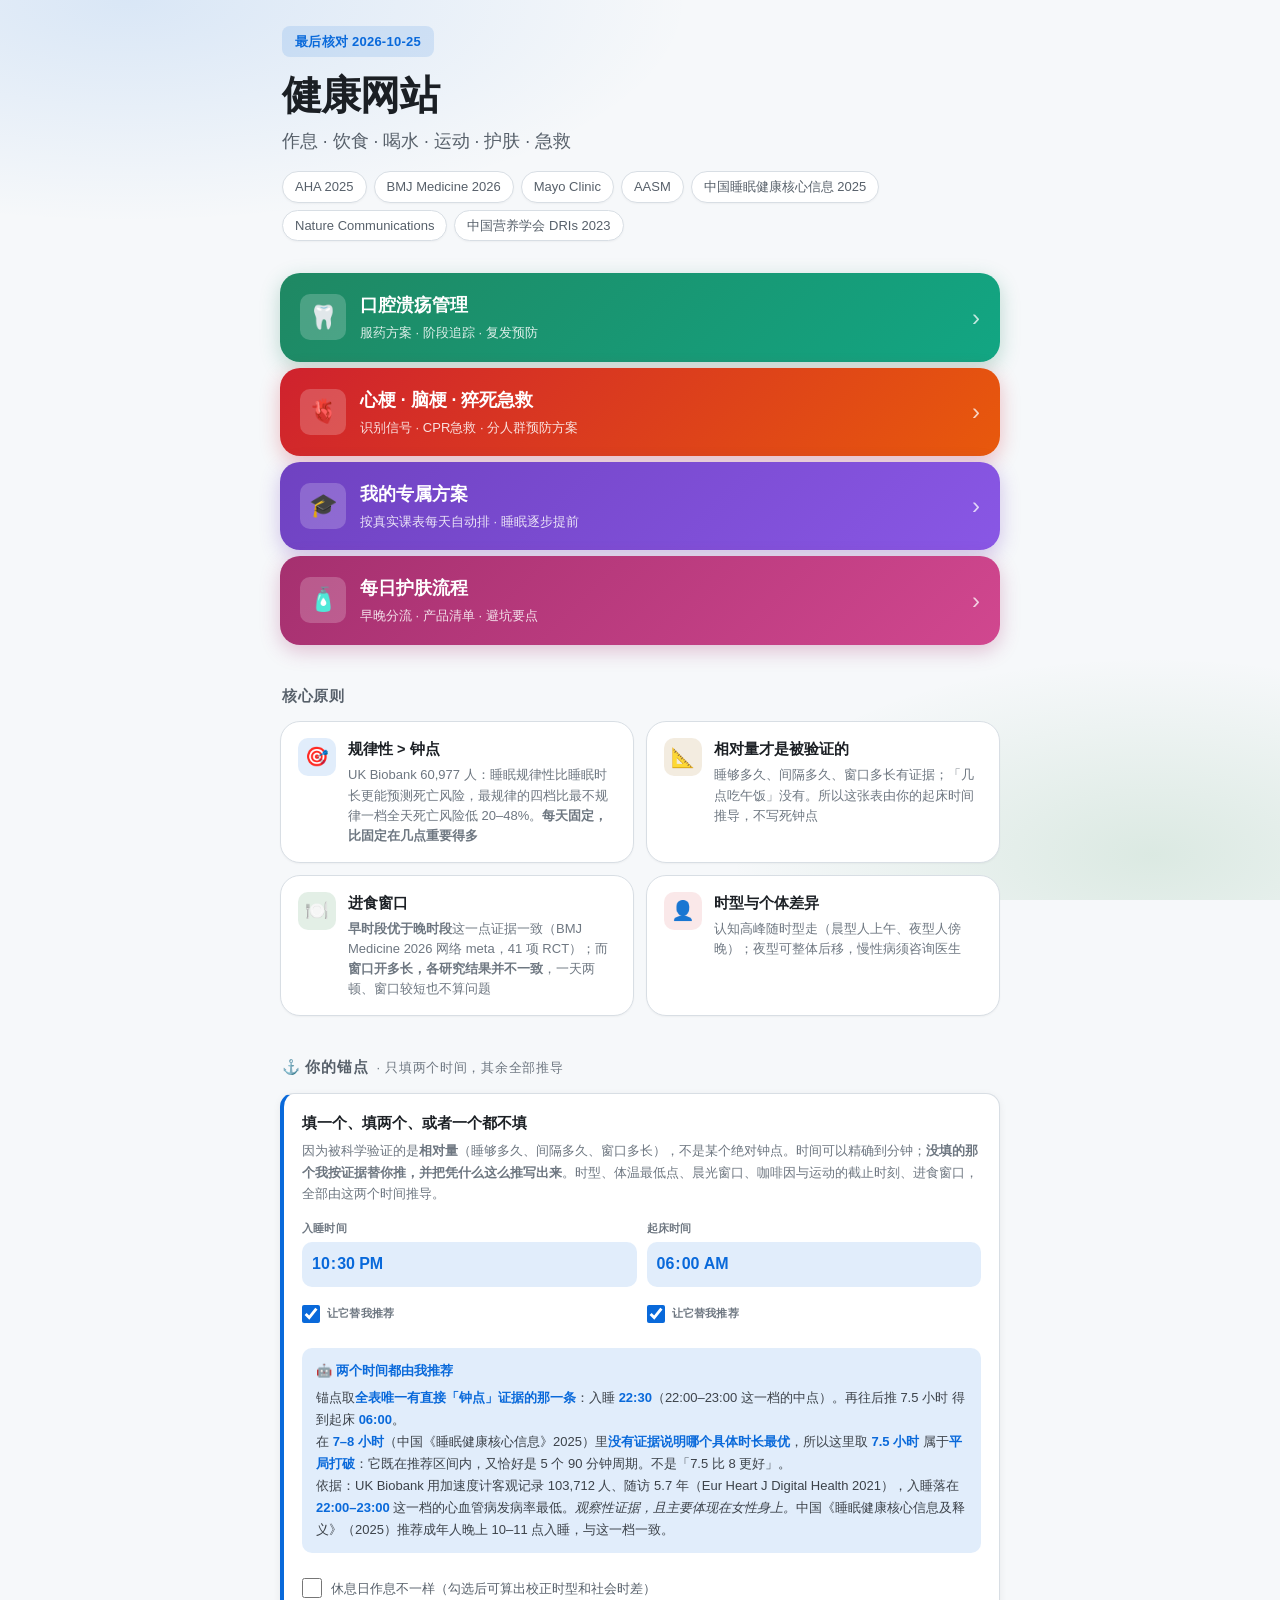
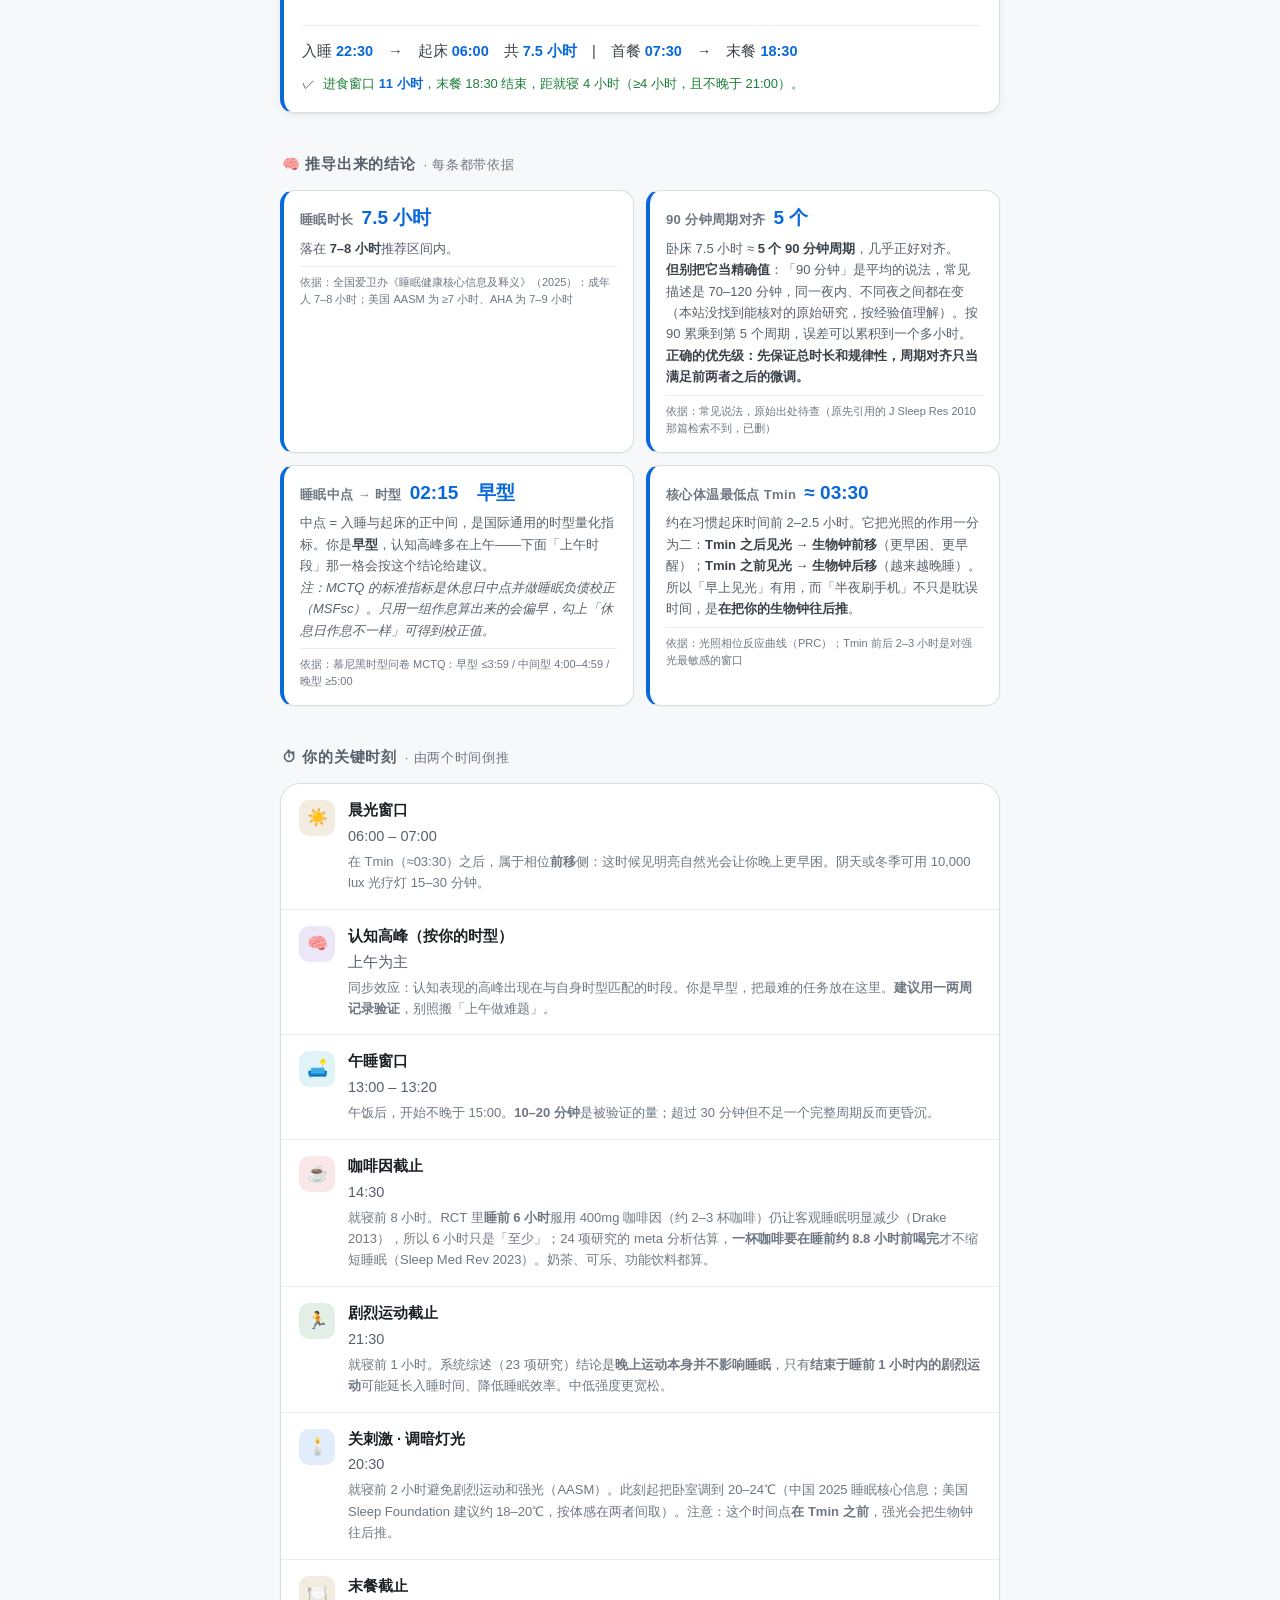
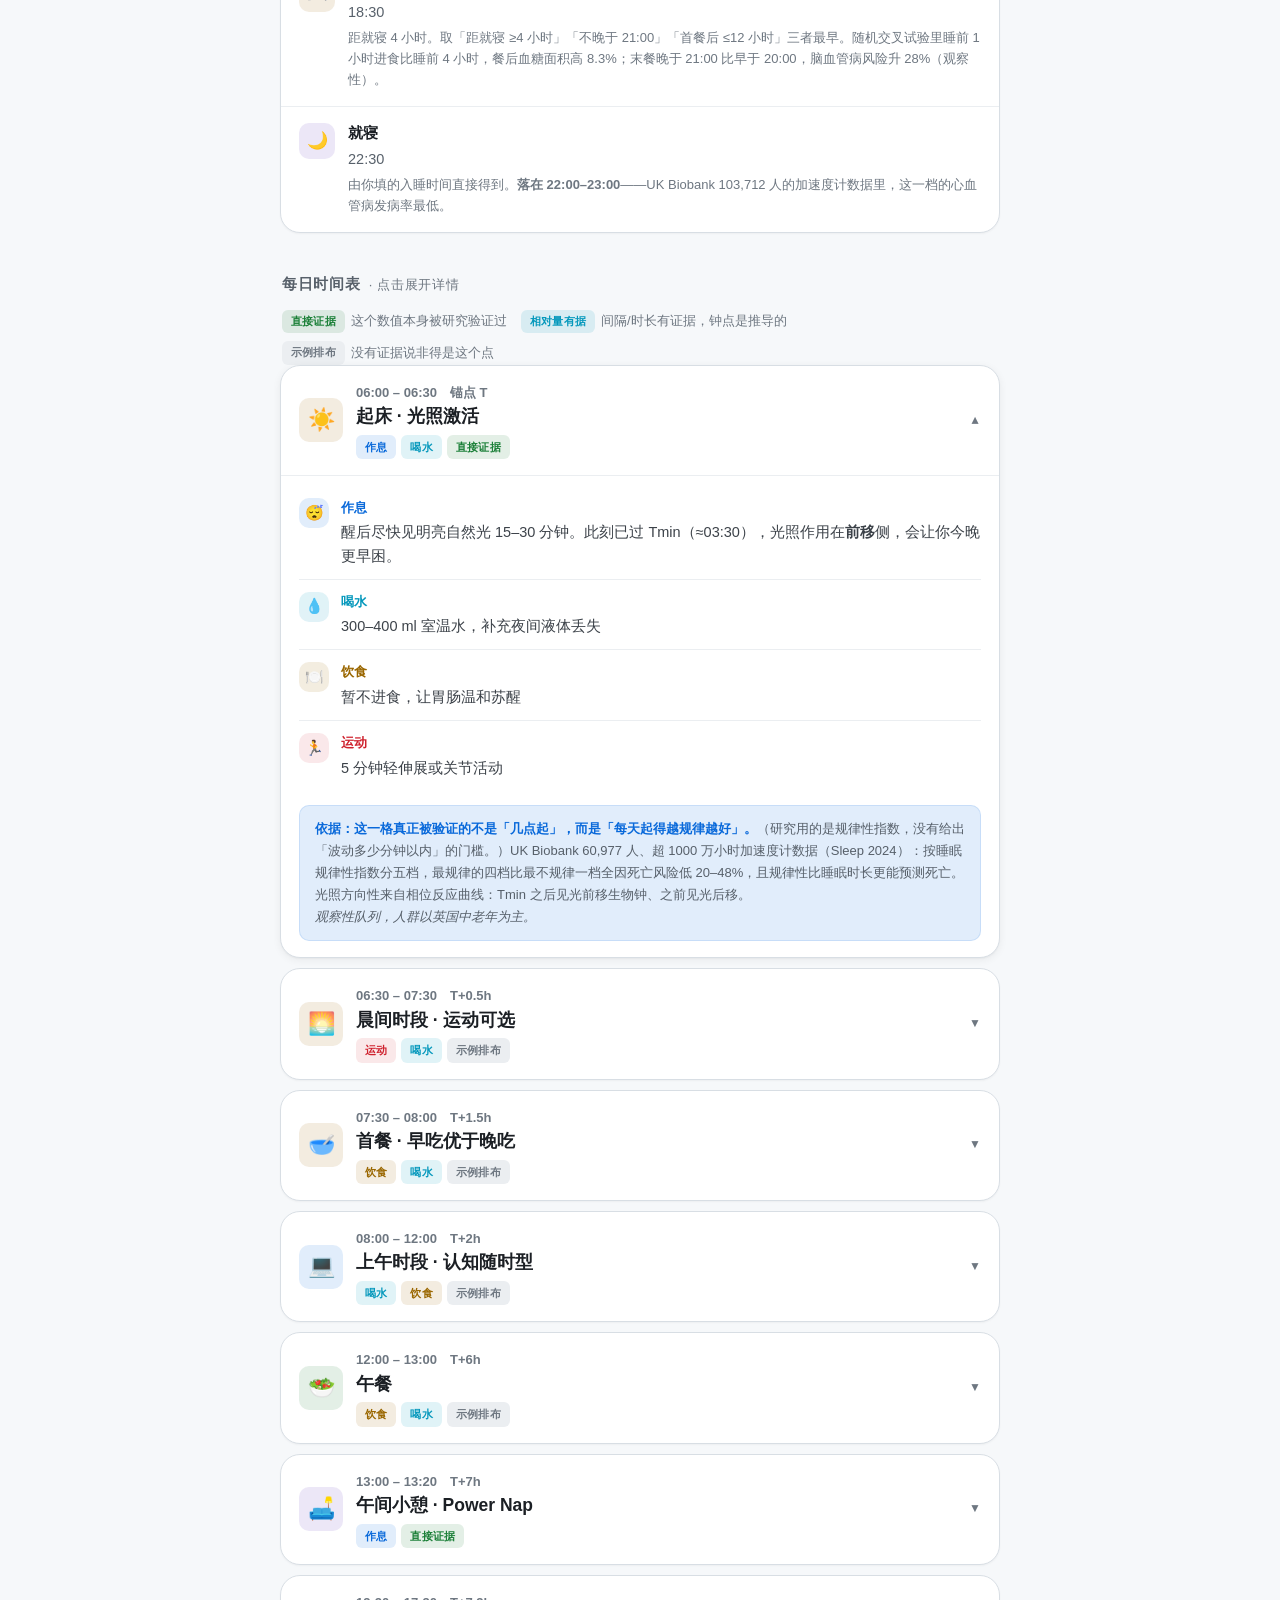
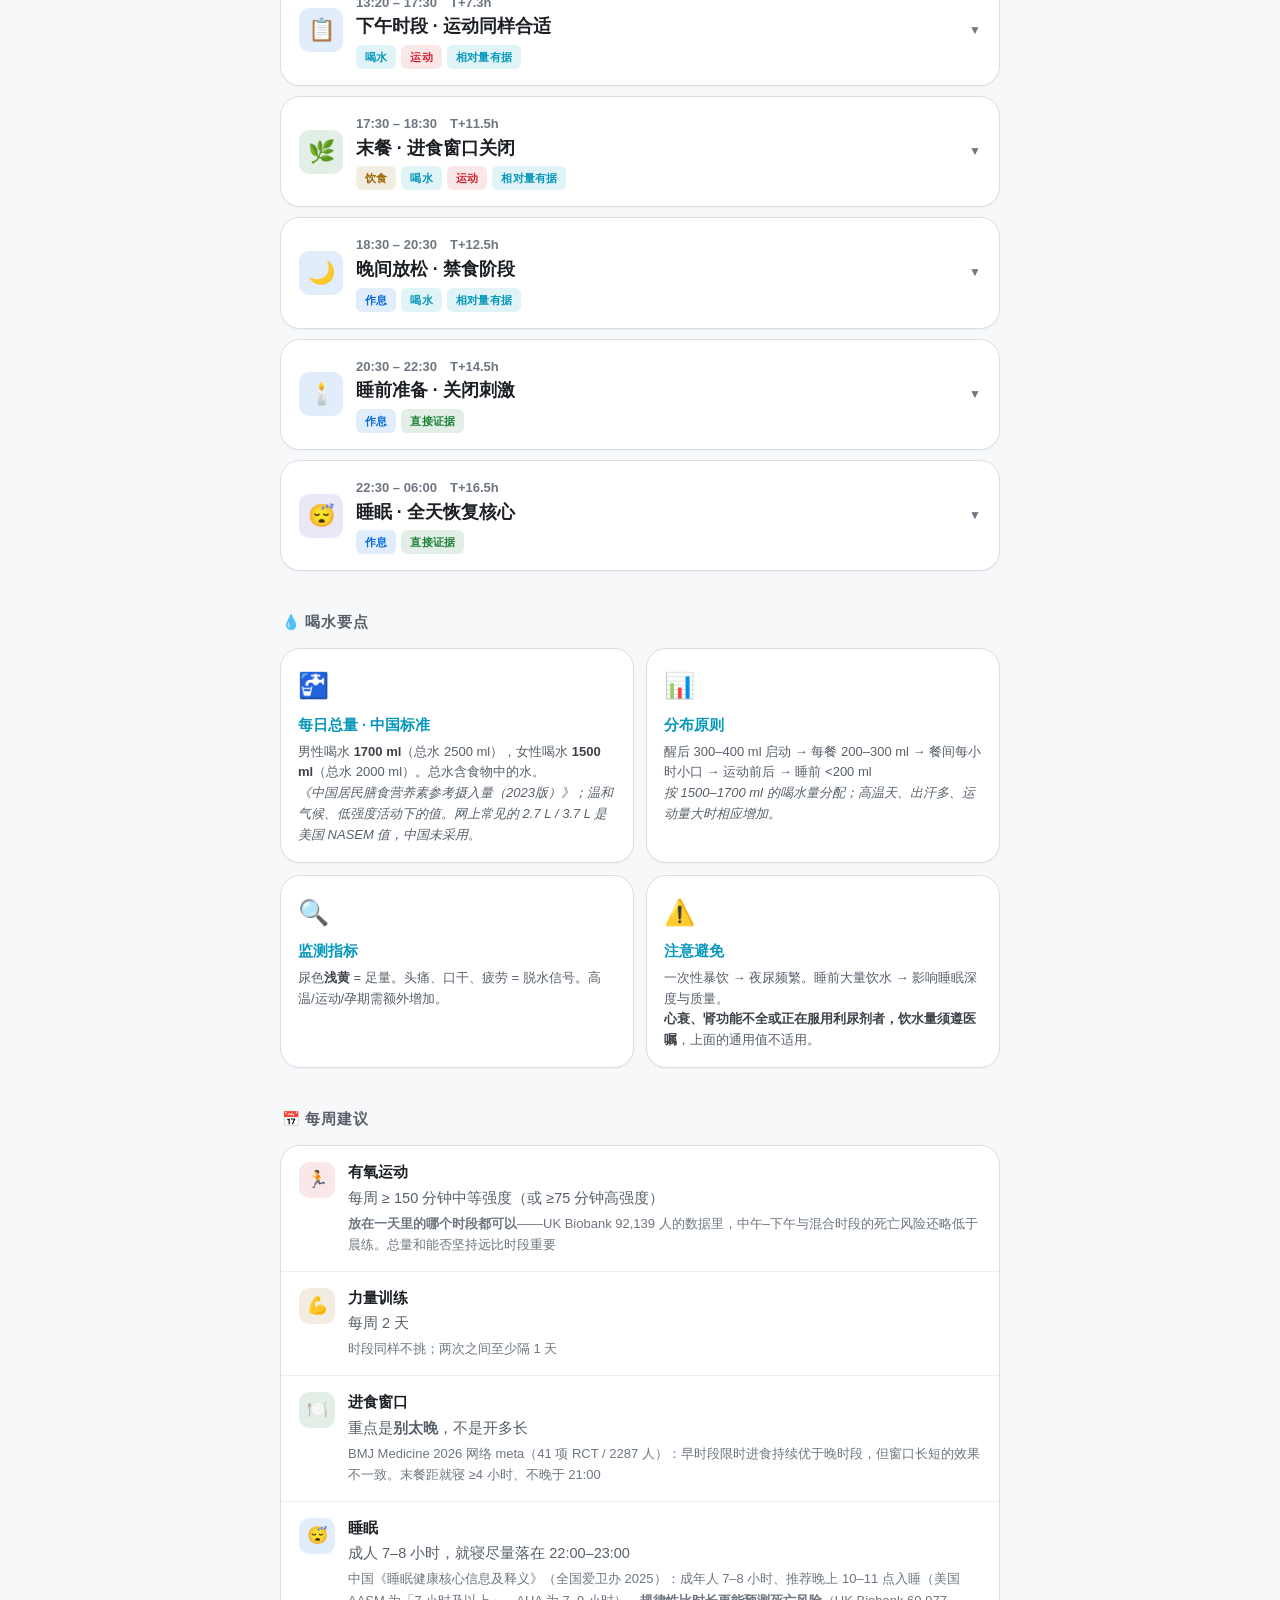
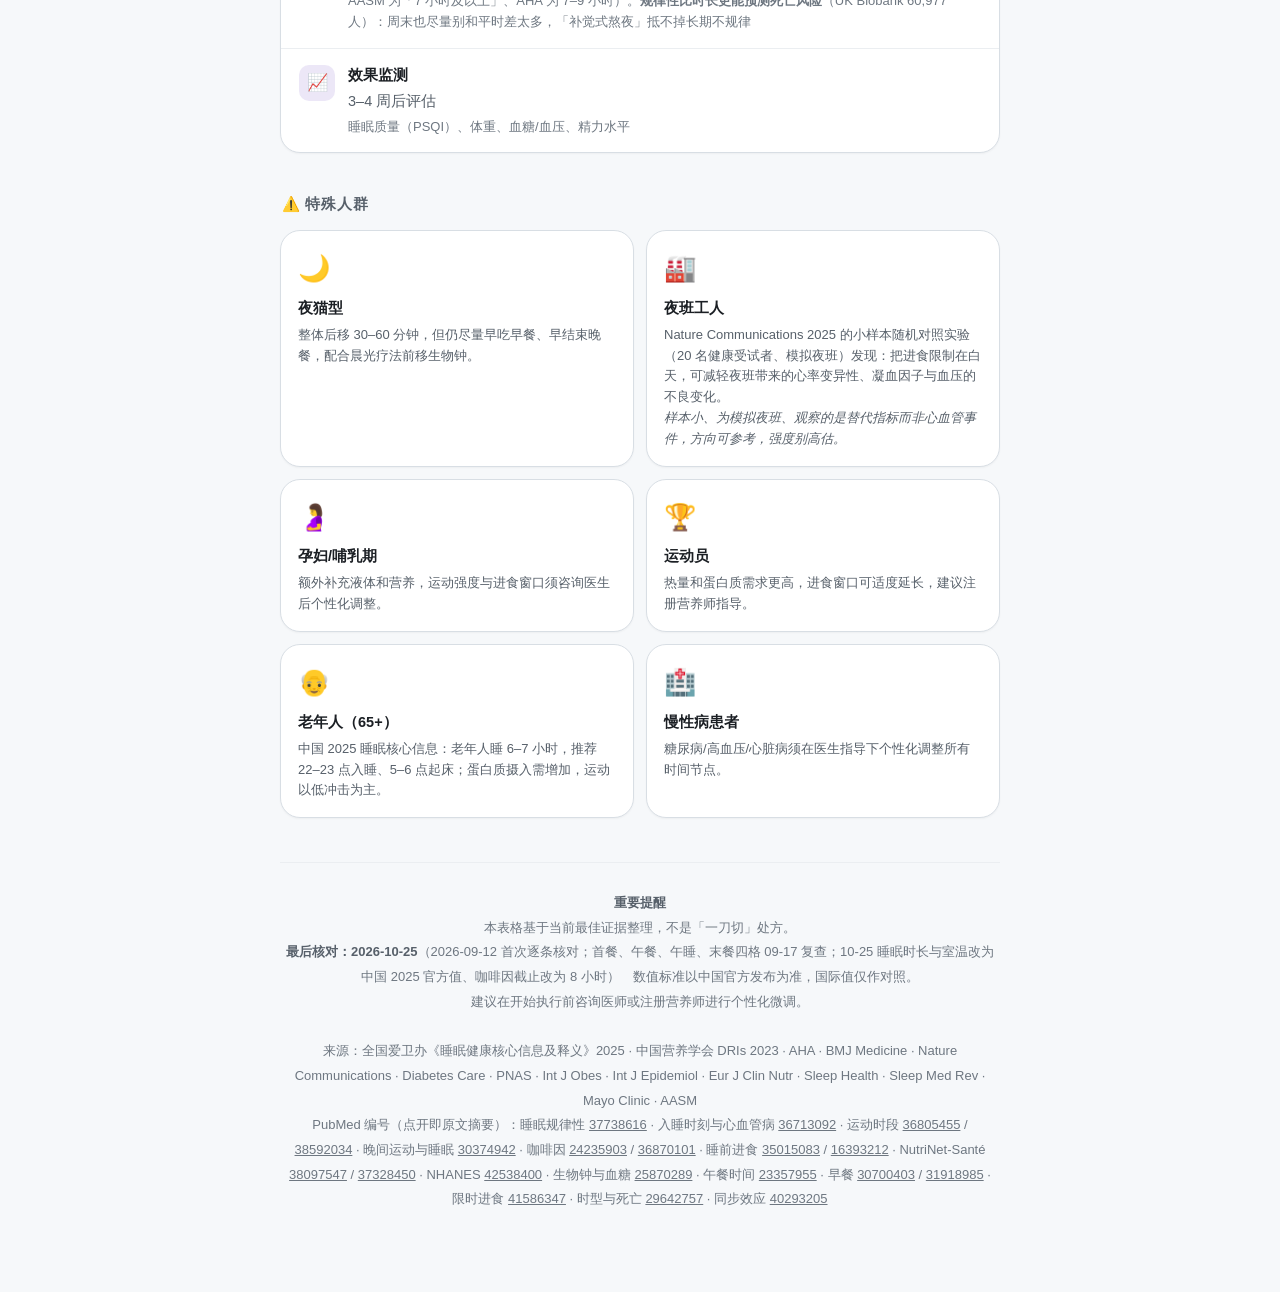
==== commit a25acf7a: "首页与专属方案按 10-24 审查修复：社会时差跨零点、睡眠 7-8 小时与室温 20-24℃、咖啡因截止 8 小时、提示矛盾与过短窗口、删查不到的引用、实训周标签、课表报错中文化、PubMed 编号" ====
--- a/index.html
+++ b/index.html
@@ -3,10 +3,13 @@
 <head>
 <meta charset="UTF-8">
 <meta name="viewport" content="width=device-width, initial-scale=1.0, viewport-fit=cover">
+<meta name="apple-mobile-web-app-capable" content="yes">
+<meta name="mobile-web-app-capable" content="yes">
+<meta name="apple-mobile-web-app-status-bar-style" content="default">
 <meta name="theme-color" content="#f6f8fa" media="(prefers-color-scheme: light)">
 <meta name="theme-color" content="#0d1117" media="(prefers-color-scheme: dark)">
 <title>健康网站</title>
-<link href="https://fonts.googleapis.com/css2?family=Noto+Sans+SC:wght@300;400;500;600;700;800&display=swap" rel="stylesheet">
+<link rel="apple-touch-icon" href="assets/icon-180.png">
 <link rel="stylesheet" href="assets/style.css">
 <style>
 :root {
@@ -350,7 +353,7 @@
 <div class="wrap">
 
   <header class="fadeup" style="animation-delay:.02s">
-    <div class="eyebrow">2026 最新证据版</div>
+    <div class="eyebrow">最后核对 2026-10-25</div>
     <h1>健康网站</h1>
     <p class="header-sub">作息 · 饮食 · 喝水 · 运动 · 护肤 · 急救</p>
     <div class="pills">
@@ -358,7 +361,7 @@
       <span class="pill">BMJ Medicine 2026</span>
       <span class="pill">Mayo Clinic</span>
       <span class="pill">AASM</span>
-      <span class="pill">Johns Hopkins</span>
+      <span class="pill">中国睡眠健康核心信息 2025</span>
       <span class="pill">Nature Communications</span>
       <span class="pill">中国营养学会 DRIs 2023</span>
     </div>
@@ -478,7 +481,7 @@
     <div class="iosrow"><div class="iosrow-icon" style="background:var(--red-soft)">🏃</div><div><div class="iosrow-t">有氧运动</div><div class="iosrow-v">每周 ≥ 150 分钟中等强度（或 ≥75 分钟高强度）</div><div class="iosrow-n"><strong>放在一天里的哪个时段都可以</strong>——UK Biobank 92,139 人的数据里，中午–下午与混合时段的死亡风险还略低于晨练。总量和能否坚持远比时段重要</div></div></div>
     <div class="iosrow"><div class="iosrow-icon" style="background:var(--orange-soft)">💪</div><div><div class="iosrow-t">力量训练</div><div class="iosrow-v">每周 2 天</div><div class="iosrow-n">时段同样不挑；两次之间至少隔 1 天</div></div></div>
     <div class="iosrow"><div class="iosrow-icon" style="background:var(--green-soft)">🍽️</div><div><div class="iosrow-t">进食窗口</div><div class="iosrow-v">重点是<strong>别太晚</strong>，不是开多长</div><div class="iosrow-n">BMJ Medicine 2026 网络 meta（41 项 RCT / 2287 人）：早时段限时进食持续优于晚时段，但窗口长短的效果不一致。末餐距就寝 ≥4 小时、不晚于 21:00</div></div></div>
-    <div class="iosrow"><div class="iosrow-icon" style="background:var(--blue-soft)">😴</div><div><div class="iosrow-t">睡眠</div><div class="iosrow-v">7–9 小时，就寝尽量落在 22:00–23:00</div><div class="iosrow-n"><strong>规律性比时长更能预测死亡风险</strong>（UK Biobank 60,977 人）：周末偏差也要 ≤30 分钟，「补觉式熬夜」抵不掉长期不规律</div></div></div>
+    <div class="iosrow"><div class="iosrow-icon" style="background:var(--blue-soft)">😴</div><div><div class="iosrow-t">睡眠</div><div class="iosrow-v">成人 7–8 小时，就寝尽量落在 22:00–23:00</div><div class="iosrow-n">中国《睡眠健康核心信息及释义》（全国爱卫办 2025）：成年人 7–8 小时、推荐晚上 10–11 点入睡（美国 AASM 为「7 小时及以上」、AHA 为 7–9 小时）。<strong>规律性比时长更能预测死亡风险</strong>（UK Biobank 60,977 人）：周末也尽量别和平时差太多，「补觉式熬夜」抵不掉长期不规律</div></div></div>
     <div class="iosrow"><div class="iosrow-icon" style="background:var(--indigo-soft)">📈</div><div><div class="iosrow-t">效果监测</div><div class="iosrow-v">3–4 周后评估</div><div class="iosrow-n">睡眠质量（PSQI）、体重、血糖/血压、精力水平</div></div></div>
   </div>
 
@@ -488,16 +491,17 @@
     <div class="ppcrd"><div class="ppcrd-ico">🏭</div><div class="ppcrd-t">夜班工人</div><div class="ppcrd-b">Nature Communications 2025 的小样本随机对照实验（20 名健康受试者、模拟夜班）发现：把进食限制在白天，可减轻夜班带来的心率变异性、凝血因子与血压的不良变化。<br><em>样本小、为模拟夜班、观察的是替代指标而非心血管事件，方向可参考，强度别高估。</em></div></div>
     <div class="ppcrd"><div class="ppcrd-ico">🤰</div><div class="ppcrd-t">孕妇/哺乳期</div><div class="ppcrd-b">额外补充液体和营养，运动强度与进食窗口须咨询医生后个性化调整。</div></div>
     <div class="ppcrd"><div class="ppcrd-ico">🏆</div><div class="ppcrd-t">运动员</div><div class="ppcrd-b">热量和蛋白质需求更高，进食窗口可适度延长，建议注册营养师指导。</div></div>
-    <div class="ppcrd"><div class="ppcrd-ico">👴</div><div class="ppcrd-t">老年人（65+）</div><div class="ppcrd-b">睡眠仍需 7–8 小时，入睡更早，蛋白质摄入需增加，运动以低冲击为主。</div></div>
+    <div class="ppcrd"><div class="ppcrd-ico">👴</div><div class="ppcrd-t">老年人（65+）</div><div class="ppcrd-b">中国 2025 睡眠核心信息：老年人睡 6–7 小时，推荐 22–23 点入睡、5–6 点起床；蛋白质摄入需增加，运动以低冲击为主。</div></div>
     <div class="ppcrd"><div class="ppcrd-ico">🏥</div><div class="ppcrd-t">慢性病患者</div><div class="ppcrd-b">糖尿病/高血压/心脏病须在医生指导下个性化调整所有时间节点。</div></div>
   </div>
 
   <footer class="fadeup" style="animation-delay:.31s">
     <strong>重要提醒</strong><br>
     本表格基于当前最佳证据整理，不是「一刀切」处方。<br>
-    <strong>最后逐条核对日期：2026-09-12</strong>（首餐、午餐、午睡、末餐四格 2026-09-17 复查并加入钟点约束）　数值标准以中国官方发布为准，国际值仅作对照。<br>
+    <strong>最后核对：2026-10-25</strong>（2026-09-12 首次逐条核对；首餐、午餐、午睡、末餐四格 09-17 复查；10-25 睡眠时长与室温改为中国 2025 官方值、咖啡因截止改为 8 小时）　数值标准以中国官方发布为准，国际值仅作对照。<br>
     建议在开始执行前咨询医师或注册营养师进行个性化微调。<br><br>
-    来源：中国营养学会 DRIs 2023 · AHA · BMJ Medicine · Nature Communications · Diabetes Care · PNAS · Int J Obes · Int J Epidemiol · Eur J Clin Nutr · Sleep Health · Mayo Clinic · AASM · Johns Hopkins
+    来源：全国爱卫办《睡眠健康核心信息及释义》2025 · 中国营养学会 DRIs 2023 · AHA · BMJ Medicine · Nature Communications · Diabetes Care · PNAS · Int J Obes · Int J Epidemiol · Eur J Clin Nutr · Sleep Health · Sleep Med Rev · Mayo Clinic · AASM<br>
+    PubMed 编号（点开即原文摘要）：睡眠规律性 <a href="https://pubmed.ncbi.nlm.nih.gov/37738616/">37738616</a> · 入睡时刻与心血管病 <a href="https://pubmed.ncbi.nlm.nih.gov/36713092/">36713092</a> · 运动时段 <a href="https://pubmed.ncbi.nlm.nih.gov/36805455/">36805455</a> / <a href="https://pubmed.ncbi.nlm.nih.gov/38592034/">38592034</a> · 晚间运动与睡眠 <a href="https://pubmed.ncbi.nlm.nih.gov/30374942/">30374942</a> · 咖啡因 <a href="https://pubmed.ncbi.nlm.nih.gov/24235903/">24235903</a> / <a href="https://pubmed.ncbi.nlm.nih.gov/36870101/">36870101</a> · 睡前进食 <a href="https://pubmed.ncbi.nlm.nih.gov/35015083/">35015083</a> / <a href="https://pubmed.ncbi.nlm.nih.gov/16393212/">16393212</a> · NutriNet-Santé <a href="https://pubmed.ncbi.nlm.nih.gov/38097547/">38097547</a> / <a href="https://pubmed.ncbi.nlm.nih.gov/37328450/">37328450</a> · NHANES <a href="https://pubmed.ncbi.nlm.nih.gov/42538400/">42538400</a> · 生物钟与血糖 <a href="https://pubmed.ncbi.nlm.nih.gov/25870289/">25870289</a> · 午餐时间 <a href="https://pubmed.ncbi.nlm.nih.gov/23357955/">23357955</a> · 早餐 <a href="https://pubmed.ncbi.nlm.nih.gov/30700403/">30700403</a> / <a href="https://pubmed.ncbi.nlm.nih.gov/31918985/">31918985</a> · 限时进食 <a href="https://pubmed.ncbi.nlm.nih.gov/41586347/">41586347</a> · 时型与死亡 <a href="https://pubmed.ncbi.nlm.nih.gov/29642757/">29642757</a> · 同步效应 <a href="https://pubmed.ncbi.nlm.nih.gov/40293205/">40293205</a>
   </footer>
 
 </div>
@@ -512,10 +516,10 @@
 
    推导链（每条都有出处，见各自的 src 字段）：
      入睡 S + 起床 W
-       → 卧床时长 tib        → 与 AASM/AHA 的 7–9h 比对
+       → 卧床时长 tib        → 与中国 2025 睡眠核心信息的 7–8h 比对
        → 睡眠中点 MSF        → 时型（MCTQ 分档）→ 认知高峰时段
        → 体温最低点 Tmin≈W−2.5h → 晨光窗口（相位反应曲线的前移侧）
-       → 咖啡因截止 = S−6h   → Drake 2013 RCT
+       → 咖啡因截止 = S−8h   → Drake 2013 RCT（6h 仍有影响）+ Sleep Med Rev 2023 meta（一杯咖啡 ≥8.8h）
        → 剧烈运动截止 = S−1h → Stutz 2019 meta
        → 进食窗口            → 最长 12h，末餐距就寝 ≥4h，且不晚于 21:00（窗口长短证据不一致，只做上限不做下限警告）
        → 午餐 / 午睡         → 午餐晚于 15:00 就不单独排（首餐兼午餐）；午睡跟着午餐，开始不晚于 15:00
@@ -531,12 +535,12 @@
    只在用户没填的那一侧起作用。三条可依赖的硬事实：
    ① 入睡落在 22:00–22:59 这一档，CVD 发病率最低
       （UK Biobank n=103,712 加速度计客观记录，观察性，主要体现在女性）
-   ② 成人睡眠时长推荐 7–9 小时（AASM / AHA）
-   ③ 在 7–9 小时内，没有证据说明哪个具体时长最优
+   ② 成人睡眠时长推荐 7–8 小时（全国爱卫办《睡眠健康核心信息及释义》2025；美国 AASM 为 ≥7h、AHA 为 7–9h）
+   ③ 在 7–8 小时内，没有证据说明哪个具体时长最优
    所以时长的取舍只能靠"平局打破"，规则写在 tie-break 注释里，界面上也照实说。
 */
 const BED_LO = 1320, BED_HI = 1379;      // 22:00–22:59
-const DUR_MIN = 420, DUR_MAX = 540;      // 7–9 小时
+const DUR_MIN = 420, DUR_MAX = 480;      // 7–8 小时（中国 2025 官方值）
 const DUR_TIE = 450;                     // 平局时取 7.5h：在区间内，且恰好 5 个 90 分钟周期
 
 function recommend(a) {
@@ -549,7 +553,7 @@
   }
 
   if (autoS) {
-    // 已知起床 → 在 7–9h 里挑时长，优先让就寝落进 22:00–22:59，其次周期对齐
+    // 已知起床 → 在 7–8h 里挑时长，优先让就寝落进 22:00–22:59，其次周期对齐
     const W = a.wakeT;
     const cands = [];
     for (let d = DUR_MIN; d <= DUR_MAX; d += 5) {
@@ -577,9 +581,9 @@
 
 function recReason(r) {
   if (!r) return "";
-  const tie = "在 <strong>7–9 小时</strong>（AASM / AHA）里<strong>没有证据说明哪个具体时长最优</strong>，所以这里取 <strong>" +
+  const tie = "在 <strong>7–8 小时</strong>（中国《睡眠健康核心信息》2025）里<strong>没有证据说明哪个具体时长最优</strong>，所以这里取 <strong>" +
     hTxt(DUR_TIE) + "</strong> 属于<strong>平局打破</strong>：它既在推荐区间内，又恰好是 5 个 90 分钟周期。不是「7.5 比 8 更好」。";
-  const winSrc = "依据：UK Biobank 用加速度计客观记录 103,712 人、随访 5.7 年（Eur Heart J Digital Health 2021），入睡落在 <strong>22:00–23:00</strong> 这一档的心血管病发病率最低。<em>观察性证据，且主要体现在女性身上。</em>";
+  const winSrc = "依据：UK Biobank 用加速度计客观记录 103,712 人、随访 5.7 年（Eur Heart J Digital Health 2021），入睡落在 <strong>22:00–23:00</strong> 这一档的心血管病发病率最低。<em>观察性证据，且主要体现在女性身上。</em>中国《睡眠健康核心信息及释义》（2025）推荐成年人晚上 10–11 点入睡，与这一档一致。";
 
   if (r.mode === "both") {
     return "<div class='recwhy-h'>🤖 两个时间都由我推荐</div>" +
@@ -588,12 +592,12 @@
   }
   if (r.mode === "fromWake") {
     const head = "<div class='recwhy-h'>🤖 入睡时间由我推荐</div>你填了起床 <strong>" + fmt(r.wakeT) +
-      "</strong>，我在 7–9 小时里挑了 <strong>" + hTxt(r.dur) + "</strong>，反推入睡 <strong>" + fmt(r.sleepT) + "</strong>。<br>";
+      "</strong>，我在 7–8 小时里挑了 <strong>" + hTxt(r.dur) + "</strong>，反推入睡 <strong>" + fmt(r.sleepT) + "</strong>。<br>";
     if (r.inWin) {
       return head + "选它是因为<strong>这样算出的就寝正好落进 22:00–23:00</strong>" +
         (r.cyc ? "，并且同时是 90 分钟的整数倍。" : "。") + "<br>" + winSrc;
     }
-    return head + "⚠️ <strong>按你这个起床时间，7–9 小时内没有任何时长能让就寝落进 22:00–23:00</strong>" +
+    return head + "⚠️ <strong>按你这个起床时间，7–8 小时内没有任何时长能让就寝落进 22:00–23:00</strong>" +
       "（要落进去得睡 " + hTxt(((r.wakeT - BED_HI) % 1440 + 1440) % 1440) + "–" +
       hTxt(((r.wakeT - BED_LO) % 1440 + 1440) % 1440) + "，已超出推荐区间）。所以这里退而求其次，只保证时长合理。<br>" + tie;
   }
@@ -687,7 +691,8 @@
     if (scShift < 240) ck = "早型"; else if (scShift < 300) ck = "中间型"; else ck = "晚型";
     free = {
       tibF: tibF, msfF: msfF, msfsc: msfsc, label: ck,
-      jetlag: Math.abs(msfF - msfRaw)      // 社会时差 = 两个中点之差
+      // 社会时差 = 两个中点之差。两个中点可能分在零点两侧（23:30 和 00:30），要折回到 12 小时以内再取差
+      jetlag: (function () { const x = ((msfF - msfRaw) % 1440 + 1440) % 1440; return Math.min(x, 1440 - x); })()
     };
   }
 
@@ -728,13 +733,13 @@
 function derivedCards(d) {
   const cards = [];
 
-  const durOk = d.tib >= 420 && d.tib <= 540;
+  const durOk = d.tib >= DUR_MIN && d.tib <= DUR_MAX;
   cards.push({
     t: "睡眠时长", v: hTxt(d.tib),
     b: durOk
-      ? "落在 <strong>7–9 小时</strong>推荐区间内。"
-      : "<strong>在 7–9 小时推荐区间之外。</strong>" + (d.tib < 420 ? "长期不足会累积影响代谢、血压与认知。" : "长期过长也与更高的健康风险相关。"),
-    src: "AASM / AHA 成人睡眠时长推荐"
+      ? "落在 <strong>7–8 小时</strong>推荐区间内。"
+      : "<strong>在 7–8 小时推荐区间之外。</strong>" + (d.tib < 420 ? "长期不足会累积影响代谢、血压与认知。" : "长期过长也与更高的健康风险相关。"),
+    src: "全国爱卫办《睡眠健康核心信息及释义》（2025）：成年人 7–8 小时；美国 AASM 为 ≥7 小时、AHA 为 7–9 小时"
   });
 
   const offAbs = Math.abs(d.offset);
@@ -742,8 +747,8 @@
     t: "90 分钟周期对齐", v: (Math.round(d.cycles * 10) / 10) + " 个",
     b: "卧床 " + hTxt(d.tib) + " ≈ <strong>" + d.nearest + " 个 90 分钟周期</strong>" +
        (offAbs <= 5 ? "，几乎正好对齐。" : "，距最近的整周期差 <strong>" + offAbs + " 分钟</strong>（" + (d.offset > 0 ? "多" : "少") + "）。") +
-       "<br><strong>但别把它当精确值</strong>：周期均值 90 分钟，实测范围 <strong>70–120 分钟</strong>，同一夜内前短后长、同一个人不同夜也在变。按 90 累乘到第 5 个周期，误差可积到 ±1.5 小时——比周期本身还长。<br><strong>正确的优先级：先保证总时长和规律性，周期对齐只当满足前两者之后的微调。</strong>",
-    src: "3,577 人多导睡眠图分析（J Sleep Res 2010）：周期 70–120 分钟；6,064 个周期的中位数为 96 分钟"
+       "<br><strong>但别把它当精确值</strong>：「90 分钟」是平均的说法，常见描述是 70–120 分钟，同一夜内、不同夜之间都在变（本站没找到能核对的原始研究，按经验值理解）。按 90 累乘到第 5 个周期，误差可以累积到一个多小时。<br><strong>正确的优先级：先保证总时长和规律性，周期对齐只当满足前两者之后的微调。</strong>",
+    src: "常见说法，原始出处待查（原先引用的 J Sleep Res 2010 那篇检索不到，已删）"
   });
 
   cards.push({
@@ -793,12 +798,12 @@
       n: d.hasNap
         ? "午饭后，开始不晚于 15:00。<strong>10–20 分钟</strong>是被验证的量；超过 30 分钟但不足一个完整周期反而更昏沉。"
         : "按你的起床时间，午饭后已经过了 15:00。Mayo Clinic 医生建议午睡在 14–15 点前后、Sleep Foundation 建议别在 15 点后睡，太晚会推迟晚上入睡。困的话优先把晚上睡够。" },
-    { icon: "☕", bg: "var(--red-soft)", t: "咖啡因截止", v: fmt(d.bed - 360),
-      n: "就寝前 6 小时。RCT 里睡前 6 小时服用 400mg 咖啡因（约 2–3 杯咖啡），<strong>客观测得的总睡眠时间少了 1 小时以上，而受试者主观完全没察觉</strong>——这正是它值得算出来的原因：你感觉不到。<em>（n=12，样本小）</em>" },
+    { icon: "☕", bg: "var(--red-soft)", t: "咖啡因截止", v: fmt(d.bed - 480),
+      n: "就寝前 8 小时。RCT 里<strong>睡前 6 小时</strong>服用 400mg 咖啡因（约 2–3 杯咖啡）仍让客观睡眠明显减少（Drake 2013），所以 6 小时只是「至少」；24 项研究的 meta 分析估算，<strong>一杯咖啡要在睡前约 8.8 小时前喝完</strong>才不缩短睡眠（Sleep Med Rev 2023）。奶茶、可乐、功能饮料都算。" },
     { icon: "🏃", bg: "var(--green-soft)", t: "剧烈运动截止", v: fmt(d.bed - 60),
       n: "就寝前 1 小时。系统综述（23 项研究）结论是<strong>晚上运动本身并不影响睡眠</strong>，只有<strong>结束于睡前 1 小时内的剧烈运动</strong>可能延长入睡时间、降低睡眠效率。中低强度更宽松。" },
     { icon: "🕯️", bg: "var(--blue-soft)", t: "关刺激 · 调暗灯光", v: fmt(d.bed - 120),
-      n: "就寝前 2 小时避免咖啡因、剧烈运动和强光（AASM）。此刻起把室温往 18–20℃ 调。注意：这个时间点<strong>在 Tmin 之前</strong>，强光会把生物钟往后推。" },
+      n: "就寝前 2 小时避免剧烈运动和强光（AASM）。此刻起把卧室调到 20–24℃（中国 2025 睡眠核心信息；美国 Sleep Foundation 建议约 18–20℃，按体感在两者间取）。注意：这个时间点<strong>在 Tmin 之前</strong>，强光会把生物钟往后推。" },
     { icon: "🍽️", bg: "var(--orange-soft)", t: "末餐截止", v: fmt(d.lastMealEnd),
       n: "距就寝 " + hTxt(d.bed - d.lastMealEnd) + "。" +
         (isAfter21(d.lastMealEnd) ? "<strong>⚠️ 晚于 21:00</strong>——" : "") +
@@ -821,7 +826,7 @@
       { t: "td", i: "🍽️", c: "饮食", v: "暂不进食，让胃肠温和苏醒" },
       { t: "tr", i: "🏃", c: "运动", v: "5 分钟轻伸展或关节活动" },
     ],
-    ev_txt: "<strong>这一格真正被验证的不是「几点起」，而是「每天同一时间起、波动 ≤30 分钟」。</strong>UK Biobank 60,977 人、超 1000 万小时加速度计数据（Sleep 2024）：按睡眠规律性指数分五档，最规律的四档比最不规律一档全因死亡风险低 20–48%，且规律性比睡眠时长更能预测死亡。光照方向性来自相位反应曲线：Tmin 之后见光前移生物钟、之前见光后移。<br><em>观察性队列，人群以英国中老年为主。</em>"
+    ev_txt: "<strong>这一格真正被验证的不是「几点起」，而是「每天起得越规律越好」。</strong>（研究用的是规律性指数，没有给出「波动多少分钟以内」的门槛。）UK Biobank 60,977 人、超 1000 万小时加速度计数据（Sleep 2024）：按睡眠规律性指数分五档，最规律的四档比最不规律一档全因死亡风险低 20–48%，且规律性比睡眠时长更能预测死亡。光照方向性来自相位反应曲线：Tmin 之后见光前移生物钟、之前见光后移。<br><em>观察性队列，人群以英国中老年为主。</em>"
   },
   morn: {
     emoji: "🌅", ibg: "var(--orange-soft)", label: "晨间时段 · 运动可选", ev: 3, tags: ["r", "w"],
@@ -933,22 +938,22 @@
   wind: {
     emoji: "🕯️", ibg: "var(--blue-soft)", label: "睡前准备 · 关闭刺激", ev: 1, tags: ["s"],
     rows: [
-      { t: "ts", i: "😴", c: "作息", v: "调暗灯光，室温降到 <strong>18–20℃</strong>；避免屏幕或开蓝光滤镜；固定的放松仪式" },
+      { t: "ts", i: "😴", c: "作息", v: "调暗灯光，卧室 <strong>20–24℃</strong>、湿度 40–60%；避免屏幕或开蓝光滤镜；固定的放松仪式" },
       { t: "tw", i: "💧", c: "喝水", v: "睡前 30 分钟内不超过 200 ml，防夜尿" },
       { t: "td", i: "🍽️", c: "饮食", v: "—（禁食中）" },
       { t: "tr", i: "🏃", c: "运动", v: "—（剧烈运动已过截止时间）" },
     ],
-    ev_txt: "<strong>「睡前 2 小时」这个量本身有共识支撑。</strong>AASM：睡前 2 小时避免咖啡因、剧烈运动、强光等刺激物。室温 18–20℃ 与 Sleep Foundation 推荐的 65–68°F（18.3–20℃）一致。<br>另外这段时间<strong>在 Tmin 之前</strong>——按相位反应曲线，此刻的强光会把生物钟<strong>往后推</strong>，让你越来越晚睡。这是「睡前别看亮屏」比「早上要见光」更常被低估的一半。"
+    ev_txt: "<strong>「睡前 2 小时」这个量本身有共识支撑。</strong>AASM：睡前 2 小时避免剧烈运动、强光等刺激。卧室温度按中国《睡眠健康核心信息及释义》（2025）取 20–24℃、湿度 40–60%；美国 Sleep Foundation 的建议偏凉（约 18–20℃），两者都只是区间，按体感调。<br>另外这段时间<strong>在 Tmin 之前</strong>——按相位反应曲线，此刻的强光会把生物钟<strong>往后推</strong>，让你越来越晚睡。这是「睡前别看亮屏」比「早上要见光」更常被低估的一半。"
   },
   sleep: {
     emoji: "😴", ibg: "var(--indigo-soft)", label: "睡眠 · 全天恢复核心", ev: 1, tags: ["s"],
     rows: [
-      { t: "ts", i: "😴", c: "作息", v: function (d) { return "你填的是 " + fmt(d.S) + " 入睡、" + fmt(d.W) + " 起床，共 <strong>" + hTxt(d.tib) + "</strong>。<strong>比时长更重要的是每天同一时间，周末偏差也 ≤30 分钟。</strong>"; } },
+      { t: "ts", i: "😴", c: "作息", v: function (d) { return "你填的是 " + fmt(d.S) + " 入睡、" + fmt(d.W) + " 起床，共 <strong>" + hTxt(d.tib) + "</strong>。<strong>比时长更重要的是每天同一时间，周末也尽量别差太多。</strong>"; } },
       { t: "tw", i: "💧", c: "喝水", v: "—" },
       { t: "td", i: "🍽️", c: "饮食", v: "—（禁食持续到次日首餐）" },
       { t: "tr", i: "🏃", c: "运动", v: "—" },
     ],
-    ev_txt: "<strong>这是全表证据最硬的一格，也是唯一有直接「钟点」证据的一格。</strong><br>① <strong>就寝时刻</strong>：UK Biobank 用加速度计客观记录 103,712 人、平均随访 5.7 年、3,172 例心血管事件（Eur Heart J Digital Health 2021）——<strong>入睡落在 22:00–22:59 这一档的 CVD 发病率最低</strong>。<em>该关联主要集中在女性、在女性中更显著。</em><br>② <strong>时长</strong>：AASM / AHA 推荐 7–9 小时。<br>③ <strong>规律性</strong>：比时长更能预测死亡风险（Sleep 2024，n=60,977）。<strong>「周末补觉」抵不掉长期的不规律。</strong>"
+    ev_txt: "<strong>这是全表证据最硬的一格，也是唯一有直接「钟点」证据的一格。</strong><br>① <strong>就寝时刻</strong>：UK Biobank 用加速度计客观记录 103,712 人、平均随访 5.7 年、3,172 例心血管事件（Eur Heart J Digital Health 2021）——<strong>入睡落在 22:00–22:59 这一档的 CVD 发病率最低</strong>。<em>该关联主要集中在女性、在女性中更显著。</em><br>② <strong>时长</strong>：中国 2025 睡眠核心信息推荐成年人 7–8 小时（美国 AASM ≥7 小时、AHA 7–9 小时）；同一份中国文件推荐 22–23 点入睡，和 ① 的结论一致。<br>③ <strong>规律性</strong>：比时长更能预测死亡风险（Sleep 2024，n=60,977）。<strong>「周末补觉」抵不掉长期的不规律。</strong>"
   },
 };
 
@@ -984,10 +989,12 @@
 
 function renderAnchorOut(a, d) {
   const notes = [];
-  if (d.tib < 420 || d.tib > 540) {
-    notes.push({ k: "warn", i: "⚠️", t: "睡眠时长 <strong>" + hTxt(d.tib) + "</strong> 在 AASM / AHA 推荐的 7–9 小时之外。这是全表里最该优先解决的一项——它排在周期对齐前面。" });
-  }
-  if (d.effWin < 600) {
+  if (d.tib < DUR_MIN || d.tib > DUR_MAX) {
+    notes.push({ k: "warn", i: "⚠️", t: "睡眠时长 <strong>" + hTxt(d.tib) + "</strong> 在中国 2025 睡眠核心信息推荐的 7–8 小时之外。这是全表里最该优先解决的一项——它排在周期对齐前面。" });
+  }
+  if (d.effWin < 360) {
+    notes.push({ k: "warn", i: "⚠️", t: "算下来进食窗口只有 <strong>" + hTxt(d.effWin) + "</strong>，比限时进食随机试验里常见的窗口都短。<strong>这不是目标</strong>，多半是醒着的时间太晚、太颠倒造成的，先调作息；末餐距就寝 " + hTxt(d.bed - d.lastMealEnd) + "。" });
+  } else if (d.effWin < 600) {
     notes.push({ k: "info", i: "ℹ️", t: "算下来进食窗口是 <strong>" + hTxt(d.effWin) + "</strong>，比常见的 10–12 小时短。<strong>这不算问题</strong>：现有 RCT 里窗口长短的效果并不一致，一致的只有「早吃优于晚吃」。末餐距就寝 " + hTxt(d.bed - d.lastMealEnd) + "。" });
   } else if (d.effWin > 720) {
     notes.push({ k: "info", i: "ℹ️", t: "进食窗口已按上限 12 小时收口。" });
@@ -1001,7 +1008,7 @@
       "。这不是吃饭时间的问题，是<strong>醒着的时间整体太晚或太短</strong>，先调作息。" });
   }
   if (!d.hasLunch) {
-    notes.push({ k: "warn", i: "⚠️", t: "起床 <strong>" + fmt(d.W) + "</strong> 偏晚：午餐排到 15:00 以后，所以<strong>不单独排午餐，首餐兼午餐，一天两顿</strong>；末餐仍收在 21:00 前。" +
+    notes.push({ k: "warn", i: "⚠️", t: "起床 <strong>" + fmt(d.W) + "</strong> 偏晚：午餐排到 15:00 以后，所以<strong>不单独排午餐，首餐兼午餐，一天两顿</strong>" + (d.squeezed ? "。" : "；末餐仍收在 21:00 前。") +
       "<br>晚起不能把身体时钟整体后移：同样一餐放在生物钟的晚上吃，餐后血糖比早上高 17%（PNAS 2015 实验室研究）；英国 43 万人里「明确夜型」全因死亡风险高 10%（观察性）。" +
       "<strong>长期该调的是作息本身</strong>，可以看<a href='plan.html'>「我的专属方案」</a>里逐步提前入睡的做法。" });
   } else if (d.lastBy === "clock" && d.bed - d.lastMealEnd > 300) {
--- a/assets/style.css
+++ b/assets/style.css
@@ -30,7 +30,8 @@
   --text-2xl: 28px;
   --text-3xl: clamp(30px, 7vw, 40px);
 
-  --font: 'Noto Sans SC', -apple-system, 'PingFang SC', 'Segoe UI', sans-serif;
+  /* 只用系统字体：原来从谷歌加载思源黑体，国内连不上时会挡住整页渲染（2026-10-24 审查疑似 P1-4） */
+  --font: -apple-system, BlinkMacSystemFont, 'PingFang SC', 'Hiragino Sans GB', 'Microsoft YaHei', 'Segoe UI', sans-serif;
 
   /* 阴影（浅色） */
   --shadow-1: 0 1px 2px rgba(0,0,0,.04);
@@ -57,7 +58,7 @@
     --text-1: #e6edf3;
     --text-2: #c9d1d9;
     --text-3: #9198a1;
-    --text-4: #6e7681;
+    --text-4: #8b949e;   /* 原 #6e7681 在卡片上只有 3.77:1，却用在中风识别说明、药量等关键文字上；现 5.62:1 */
 
     --shadow-1: 0 1px 2px rgba(0,0,0,.35);
     --shadow-2: 0 2px 8px rgba(0,0,0,.45), 0 1px 2px rgba(0,0,0,.3);
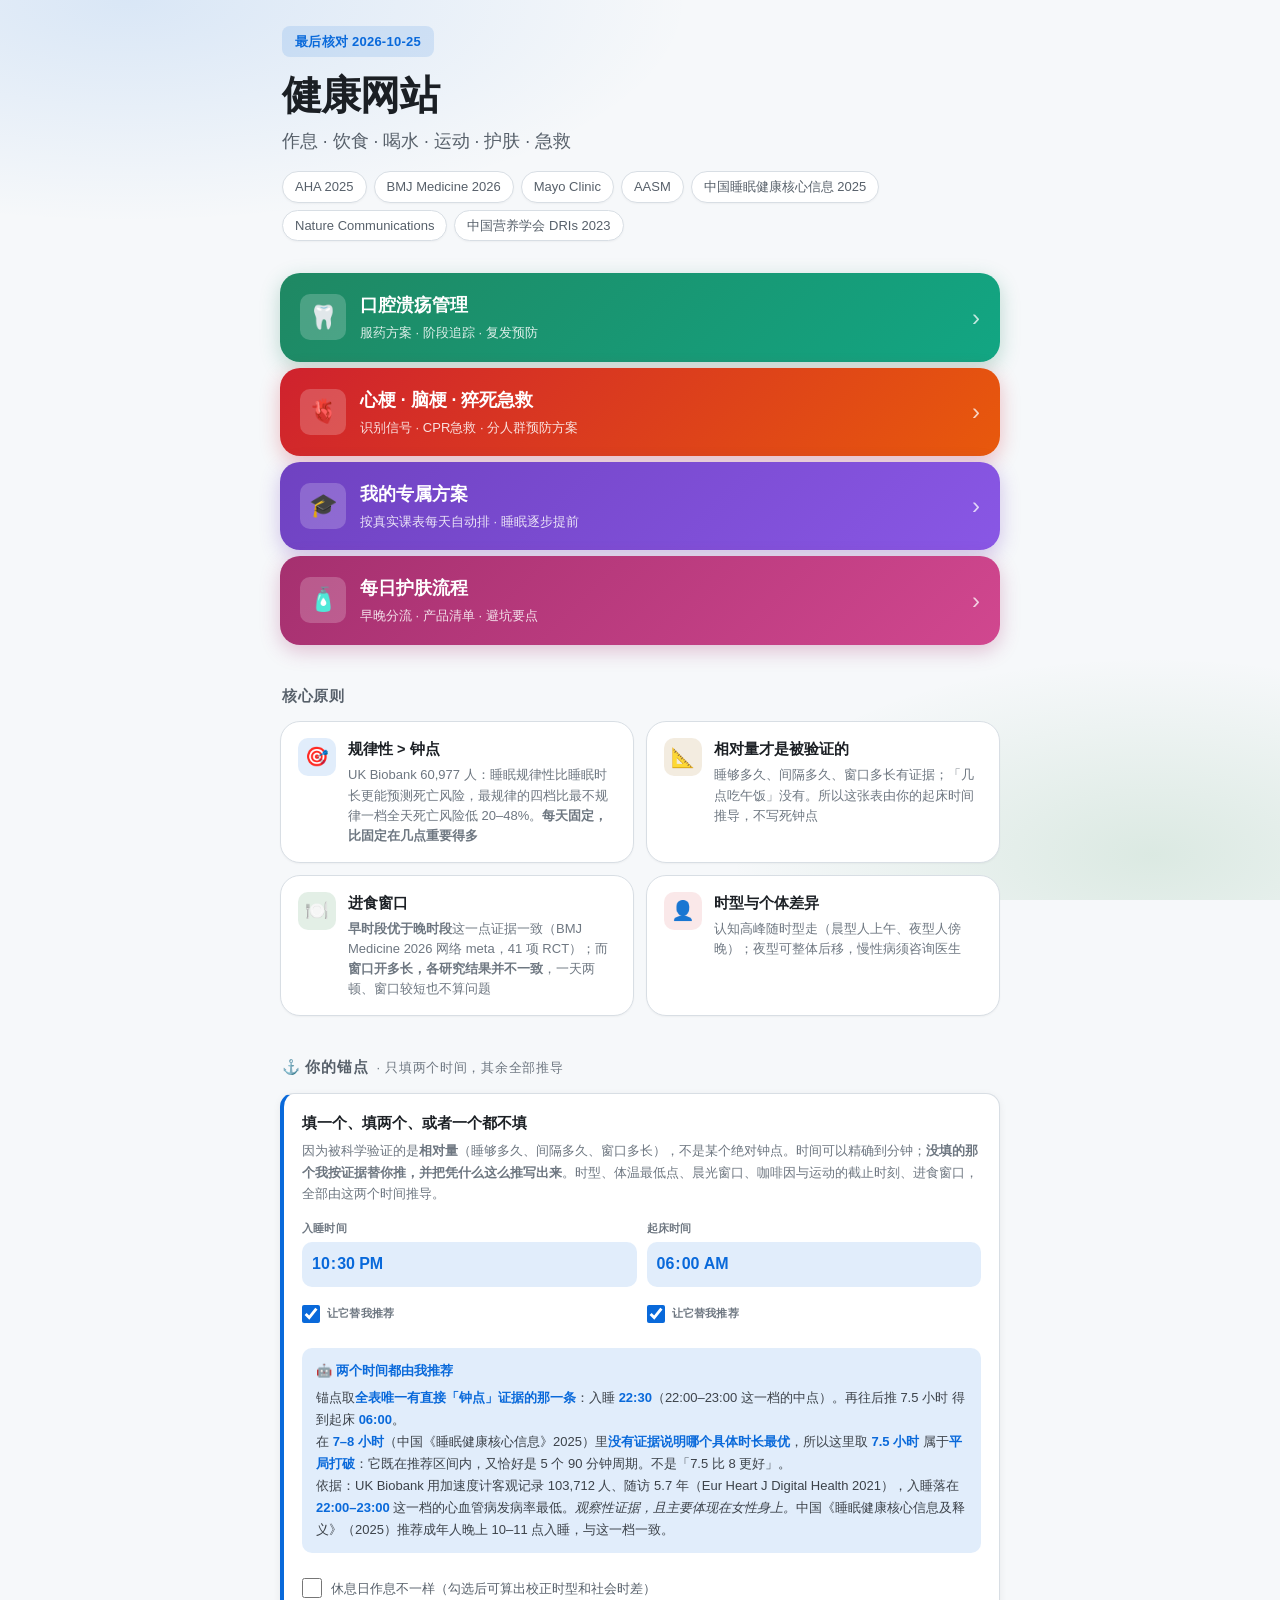
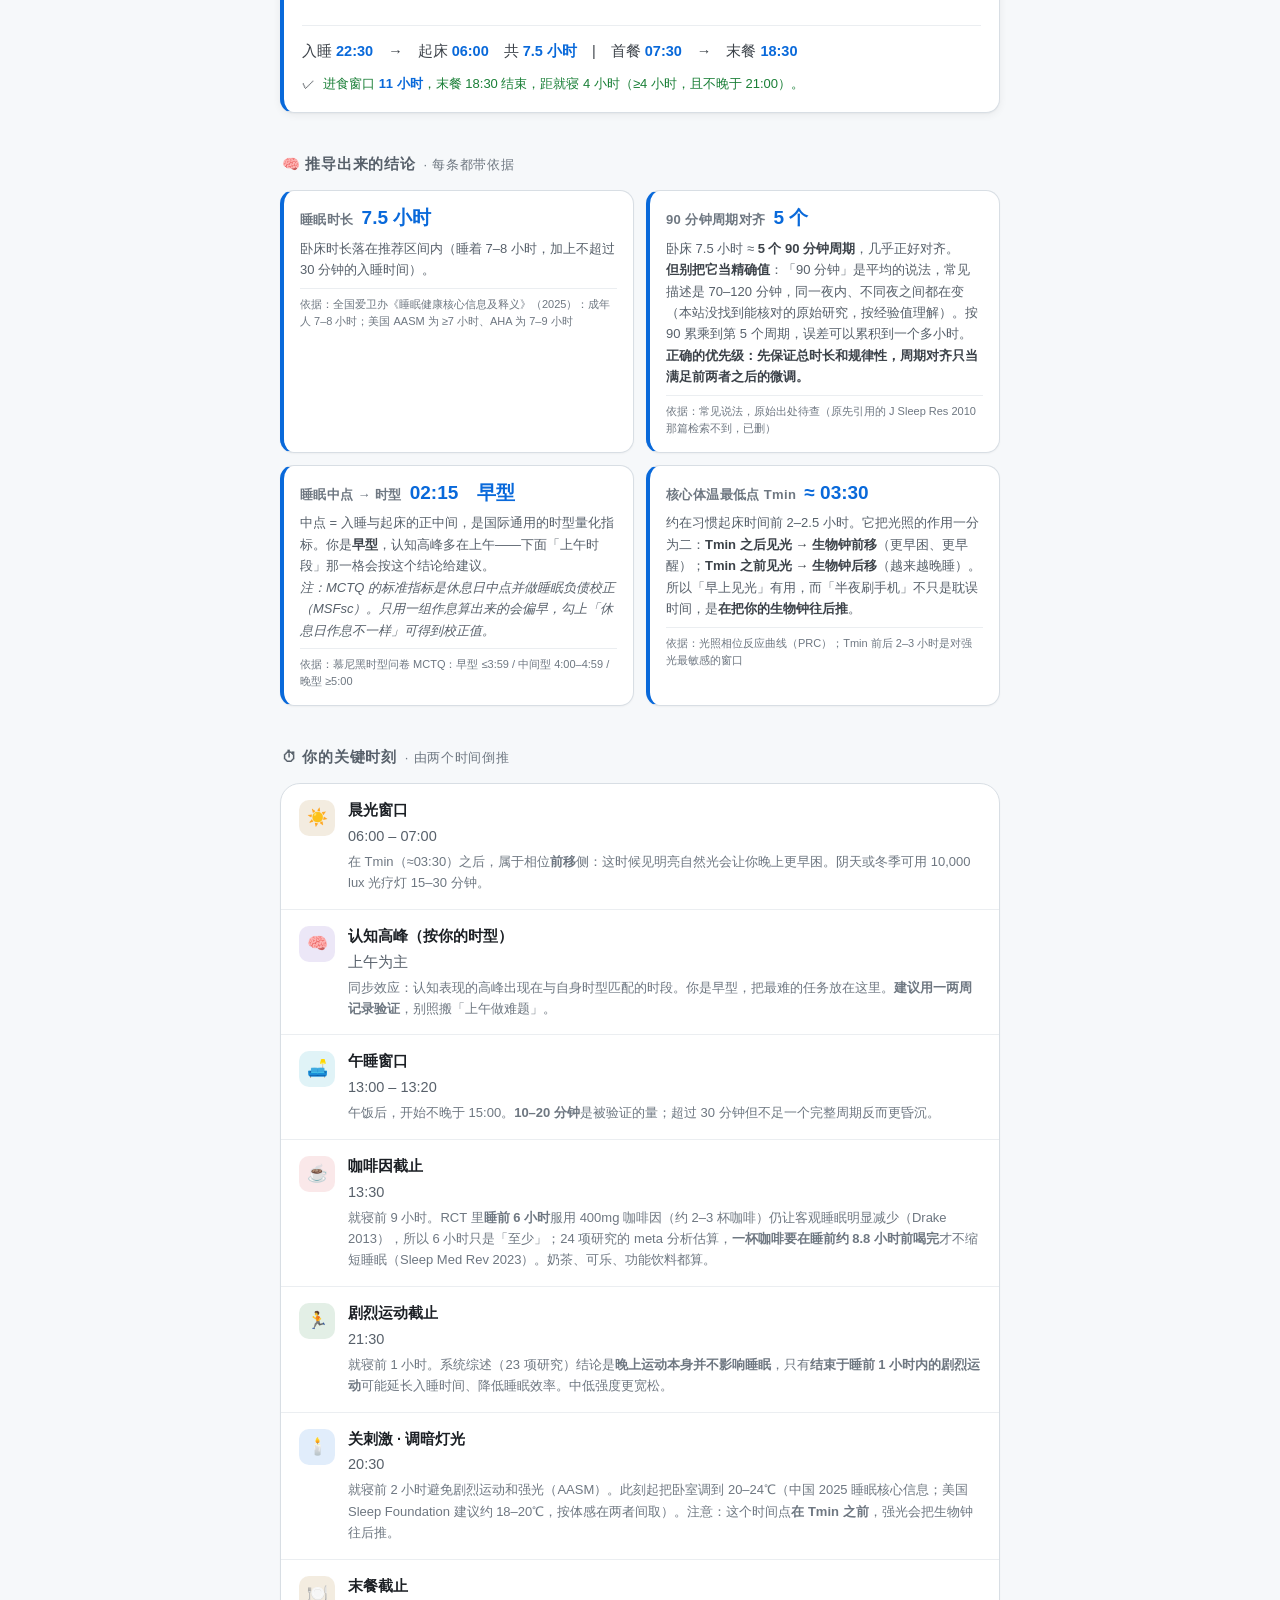
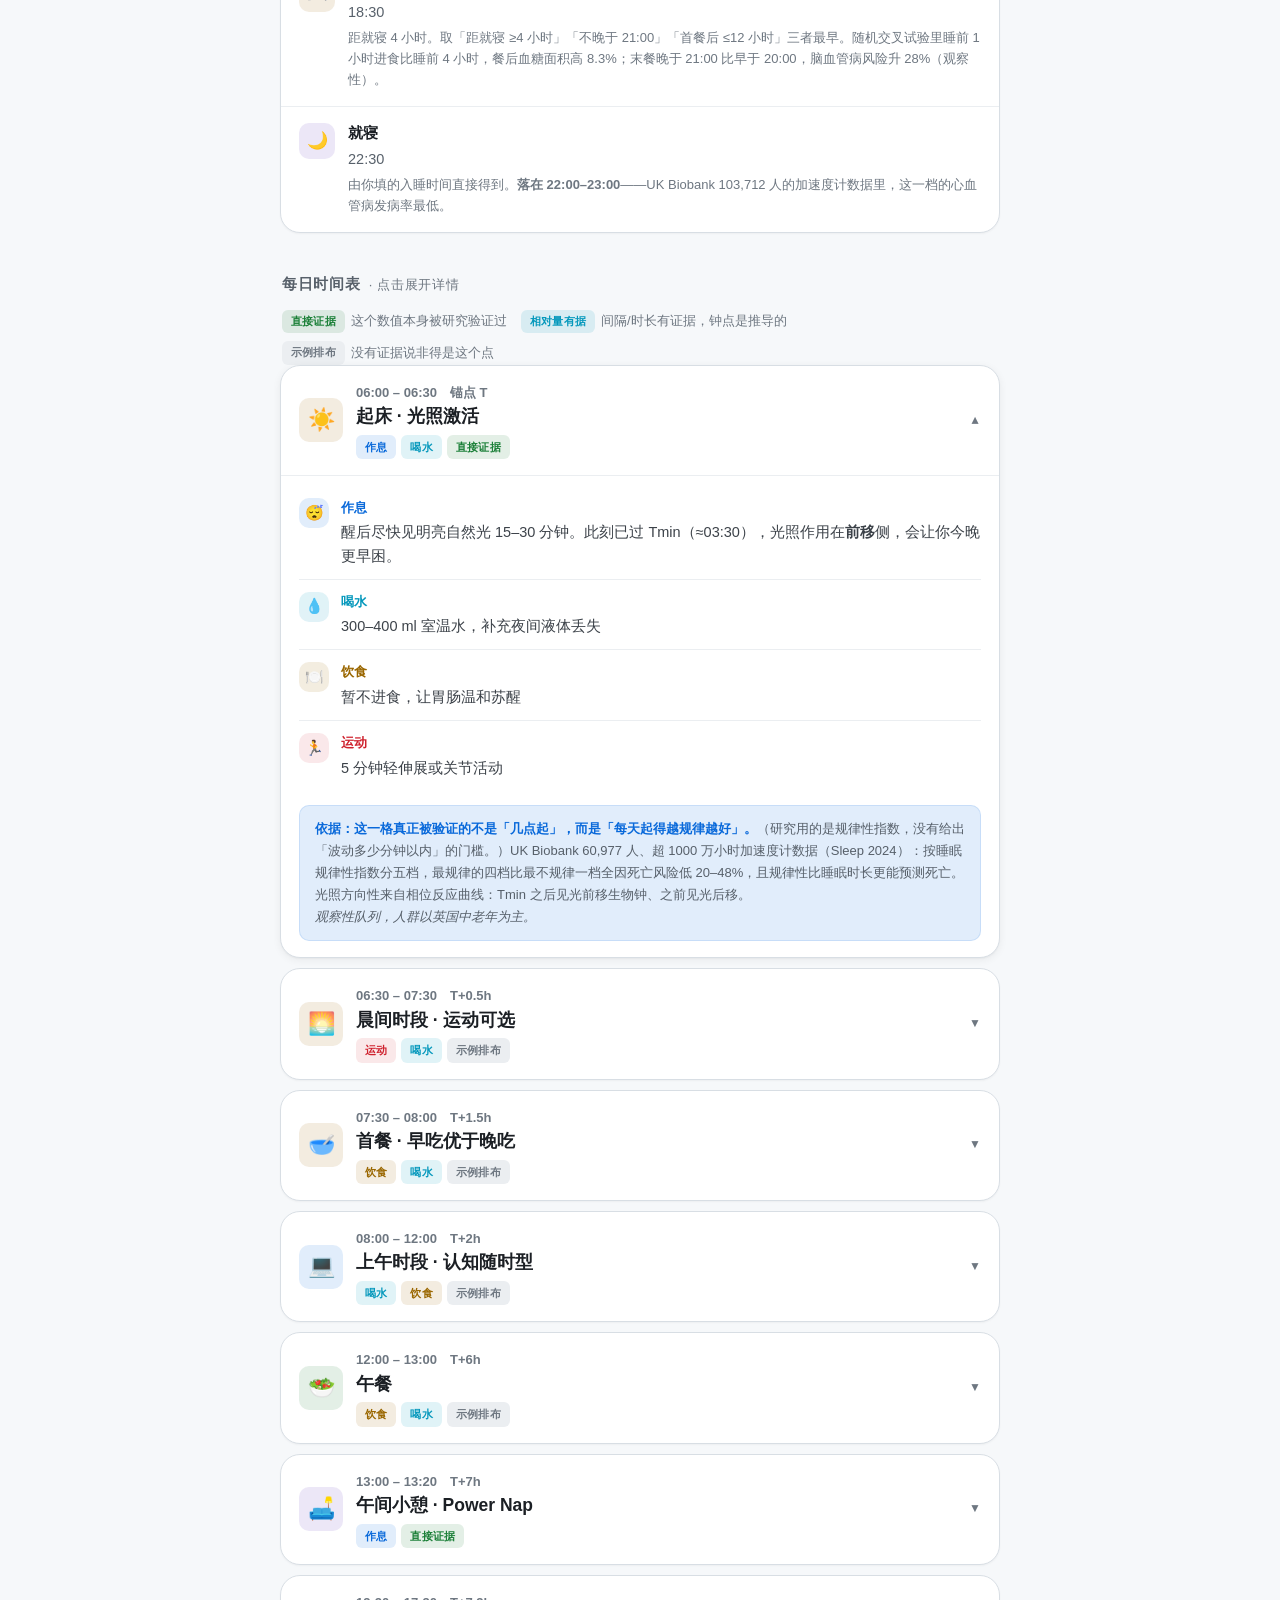
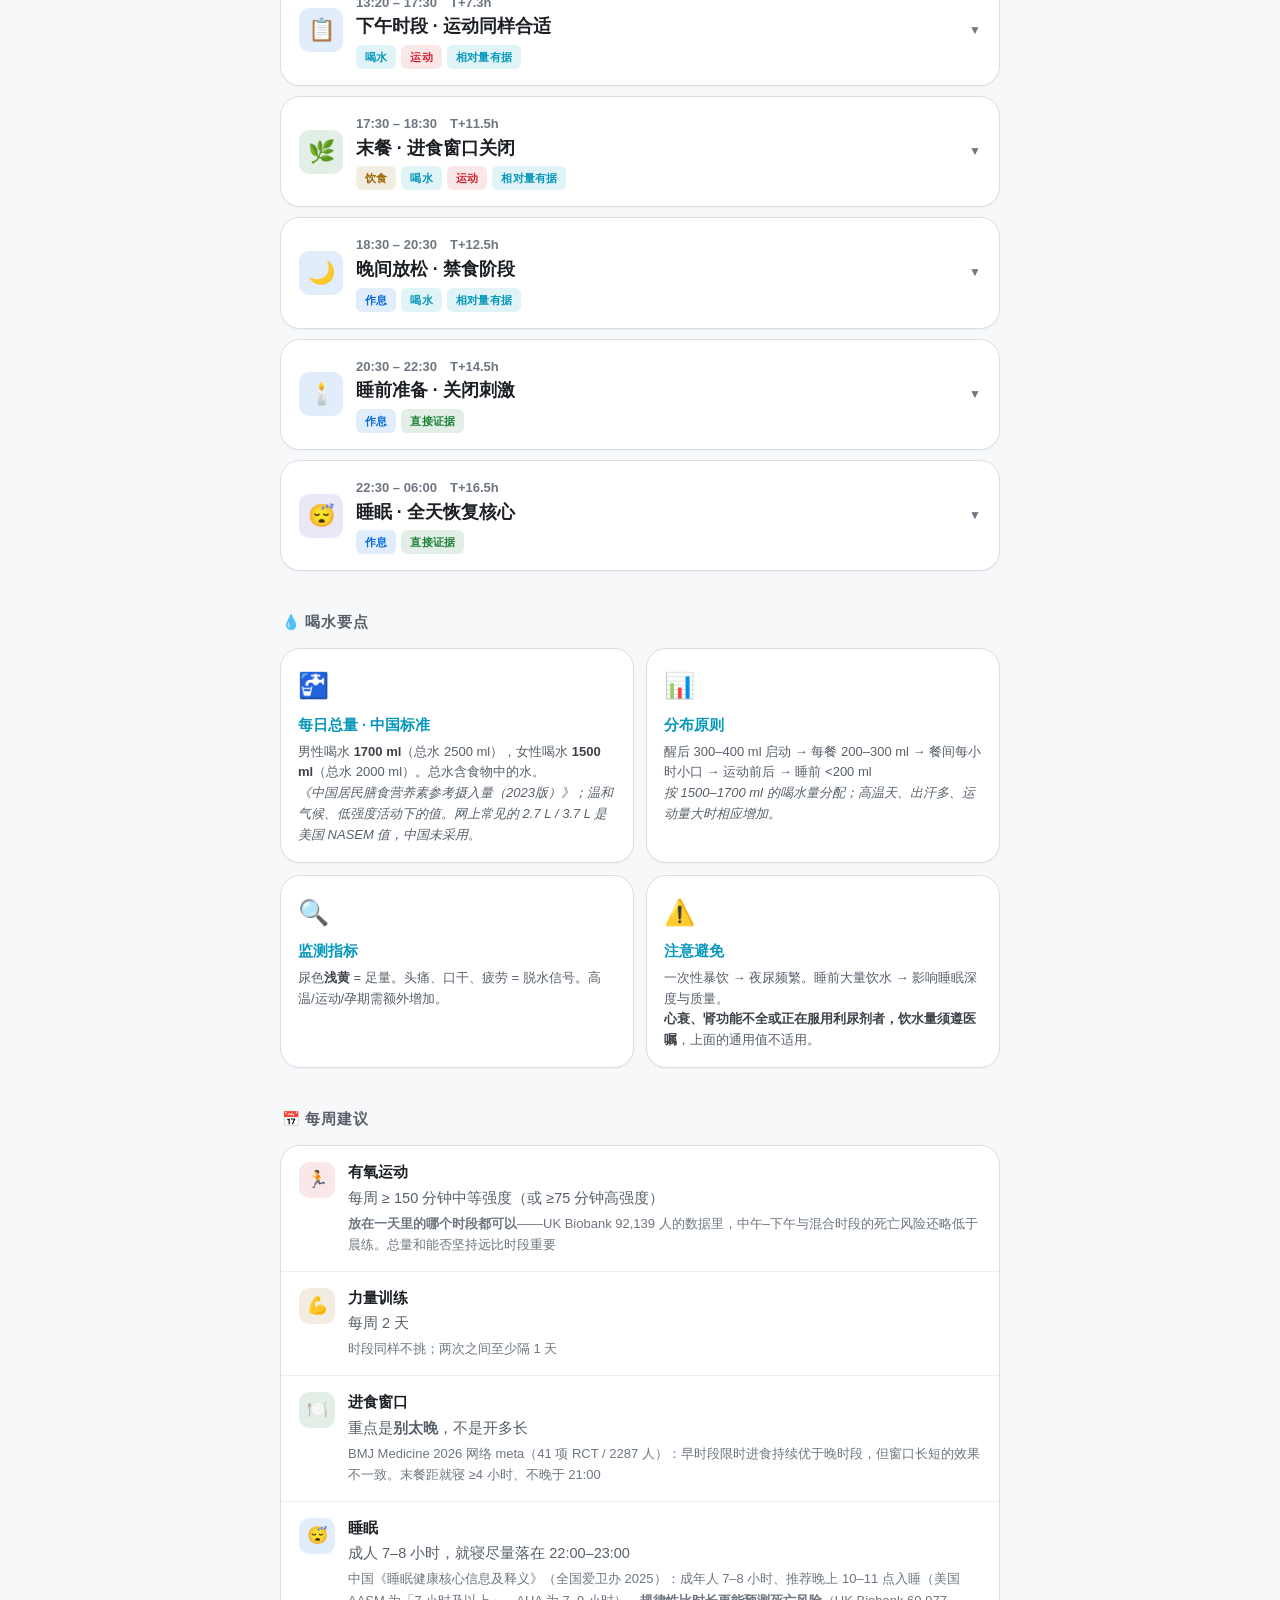
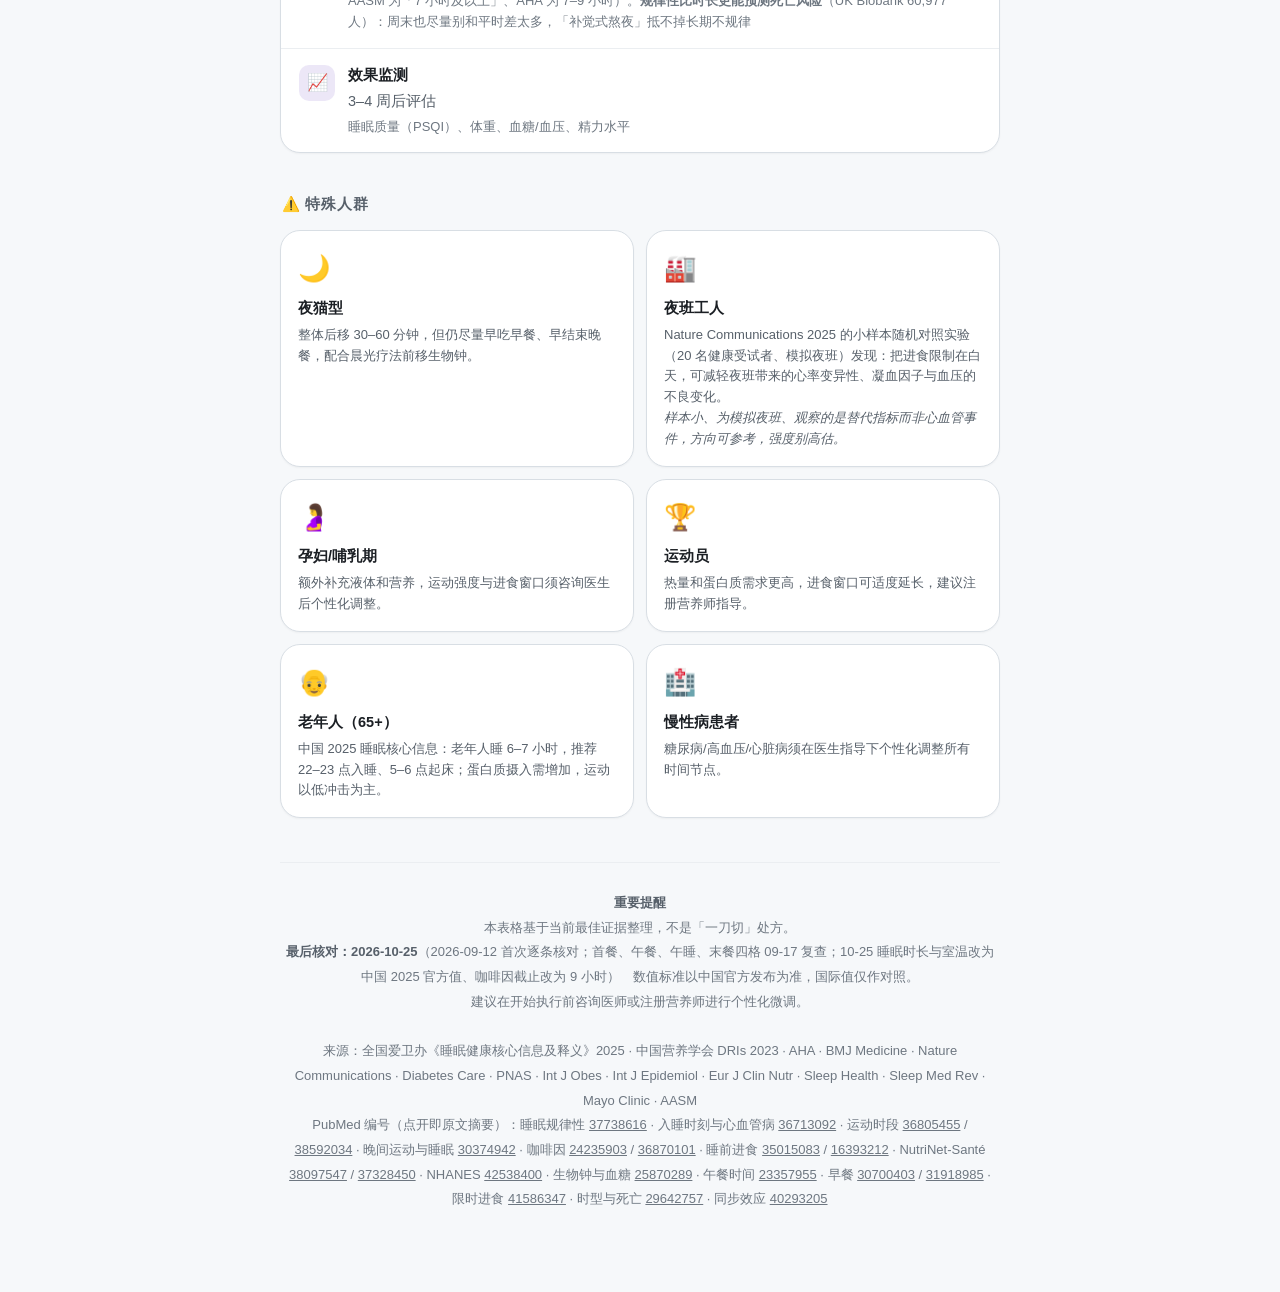
==== commit 1f83f65b: "按代码审查修：卧床时长放宽 30 分钟入睡时间且 22–23 点两端都算、咖啡因截止对齐 9 小时、iOS 断网报错与重复前缀、不再叠加警告、存储兜底抽到 assets/storage.js、深色「进" ====
--- a/index.html
+++ b/index.html
@@ -498,7 +498,7 @@
   <footer class="fadeup" style="animation-delay:.31s">
     <strong>重要提醒</strong><br>
     本表格基于当前最佳证据整理，不是「一刀切」处方。<br>
-    <strong>最后核对：2026-10-25</strong>（2026-09-12 首次逐条核对；首餐、午餐、午睡、末餐四格 09-17 复查；10-25 睡眠时长与室温改为中国 2025 官方值、咖啡因截止改为 8 小时）　数值标准以中国官方发布为准，国际值仅作对照。<br>
+    <strong>最后核对：2026-10-25</strong>（2026-09-12 首次逐条核对；首餐、午餐、午睡、末餐四格 09-17 复查；10-25 睡眠时长与室温改为中国 2025 官方值、咖啡因截止改为 9 小时）　数值标准以中国官方发布为准，国际值仅作对照。<br>
     建议在开始执行前咨询医师或注册营养师进行个性化微调。<br><br>
     来源：全国爱卫办《睡眠健康核心信息及释义》2025 · 中国营养学会 DRIs 2023 · AHA · BMJ Medicine · Nature Communications · Diabetes Care · PNAS · Int J Obes · Int J Epidemiol · Eur J Clin Nutr · Sleep Health · Sleep Med Rev · Mayo Clinic · AASM<br>
     PubMed 编号（点开即原文摘要）：睡眠规律性 <a href="https://pubmed.ncbi.nlm.nih.gov/37738616/">37738616</a> · 入睡时刻与心血管病 <a href="https://pubmed.ncbi.nlm.nih.gov/36713092/">36713092</a> · 运动时段 <a href="https://pubmed.ncbi.nlm.nih.gov/36805455/">36805455</a> / <a href="https://pubmed.ncbi.nlm.nih.gov/38592034/">38592034</a> · 晚间运动与睡眠 <a href="https://pubmed.ncbi.nlm.nih.gov/30374942/">30374942</a> · 咖啡因 <a href="https://pubmed.ncbi.nlm.nih.gov/24235903/">24235903</a> / <a href="https://pubmed.ncbi.nlm.nih.gov/36870101/">36870101</a> · 睡前进食 <a href="https://pubmed.ncbi.nlm.nih.gov/35015083/">35015083</a> / <a href="https://pubmed.ncbi.nlm.nih.gov/16393212/">16393212</a> · NutriNet-Santé <a href="https://pubmed.ncbi.nlm.nih.gov/38097547/">38097547</a> / <a href="https://pubmed.ncbi.nlm.nih.gov/37328450/">37328450</a> · NHANES <a href="https://pubmed.ncbi.nlm.nih.gov/42538400/">42538400</a> · 生物钟与血糖 <a href="https://pubmed.ncbi.nlm.nih.gov/25870289/">25870289</a> · 午餐时间 <a href="https://pubmed.ncbi.nlm.nih.gov/23357955/">23357955</a> · 早餐 <a href="https://pubmed.ncbi.nlm.nih.gov/30700403/">30700403</a> / <a href="https://pubmed.ncbi.nlm.nih.gov/31918985/">31918985</a> · 限时进食 <a href="https://pubmed.ncbi.nlm.nih.gov/41586347/">41586347</a> · 时型与死亡 <a href="https://pubmed.ncbi.nlm.nih.gov/29642757/">29642757</a> · 同步效应 <a href="https://pubmed.ncbi.nlm.nih.gov/40293205/">40293205</a>
@@ -519,7 +519,7 @@
        → 卧床时长 tib        → 与中国 2025 睡眠核心信息的 7–8h 比对
        → 睡眠中点 MSF        → 时型（MCTQ 分档）→ 认知高峰时段
        → 体温最低点 Tmin≈W−2.5h → 晨光窗口（相位反应曲线的前移侧）
-       → 咖啡因截止 = S−8h   → Drake 2013 RCT（6h 仍有影响）+ Sleep Med Rev 2023 meta（一杯咖啡 ≥8.8h）
+       → 咖啡因截止 = S−9h   → Drake 2013 RCT（6h 仍有影响）+ Sleep Med Rev 2023 meta（一杯咖啡 ≥8.8h）
        → 剧烈运动截止 = S−1h → Stutz 2019 meta
        → 进食窗口            → 最长 12h，末餐距就寝 ≥4h，且不晚于 21:00（窗口长短证据不一致，只做上限不做下限警告）
        → 午餐 / 午睡         → 午餐晚于 15:00 就不单独排（首餐兼午餐）；午睡跟着午餐，开始不晚于 15:00
@@ -539,8 +539,10 @@
    ③ 在 7–8 小时内，没有证据说明哪个具体时长最优
    所以时长的取舍只能靠"平局打破"，规则写在 tie-break 注释里，界面上也照实说。
 */
-const BED_LO = 1320, BED_HI = 1379;      // 22:00–22:59
-const DUR_MIN = 420, DUR_MAX = 480;      // 7–8 小时（中国 2025 官方值）
+const BED_LO = 1320, BED_HI = 1380;      // 22:00–23:00（中国 2025 睡眠核心信息「晚上 10–11 点入睡」，两端都算）
+// 中国 2025 推荐的 7–8 小时是「睡着」的时长；页面能算的是卧床时长（含入睡时间）。
+// 同一份文件说良好睡眠「入睡在 30 分钟以内」，所以卧床上限放宽 30 分钟：7–8.5 小时。
+const DUR_MIN = 420, DUR_MAX = 510;
 const DUR_TIE = 450;                     // 平局时取 7.5h：在区间内，且恰好 5 个 90 分钟周期
 
 function recommend(a) {
@@ -737,8 +739,8 @@
   cards.push({
     t: "睡眠时长", v: hTxt(d.tib),
     b: durOk
-      ? "落在 <strong>7–8 小时</strong>推荐区间内。"
-      : "<strong>在 7–8 小时推荐区间之外。</strong>" + (d.tib < 420 ? "长期不足会累积影响代谢、血压与认知。" : "长期过长也与更高的健康风险相关。"),
+      ? "卧床时长落在推荐区间内（睡着 7–8 小时，加上不超过 30 分钟的入睡时间）。"
+      : (d.tib < DUR_MIN ? "<strong>不足 7 小时。</strong>长期不足会累积影响代谢、血压与认知。" : "<strong>卧床超过 8.5 小时</strong>，比中国 2025 推荐的 7–8 小时睡眠多出不少；偶尔没关系，长期如此可以留意白天是否仍困。"),
     src: "全国爱卫办《睡眠健康核心信息及释义》（2025）：成年人 7–8 小时；美国 AASM 为 ≥7 小时、AHA 为 7–9 小时"
   });
 
@@ -798,8 +800,8 @@
       n: d.hasNap
         ? "午饭后，开始不晚于 15:00。<strong>10–20 分钟</strong>是被验证的量；超过 30 分钟但不足一个完整周期反而更昏沉。"
         : "按你的起床时间，午饭后已经过了 15:00。Mayo Clinic 医生建议午睡在 14–15 点前后、Sleep Foundation 建议别在 15 点后睡，太晚会推迟晚上入睡。困的话优先把晚上睡够。" },
-    { icon: "☕", bg: "var(--red-soft)", t: "咖啡因截止", v: fmt(d.bed - 480),
-      n: "就寝前 8 小时。RCT 里<strong>睡前 6 小时</strong>服用 400mg 咖啡因（约 2–3 杯咖啡）仍让客观睡眠明显减少（Drake 2013），所以 6 小时只是「至少」；24 项研究的 meta 分析估算，<strong>一杯咖啡要在睡前约 8.8 小时前喝完</strong>才不缩短睡眠（Sleep Med Rev 2023）。奶茶、可乐、功能饮料都算。" },
+    { icon: "☕", bg: "var(--red-soft)", t: "咖啡因截止", v: fmt(d.bed - 540),
+      n: "就寝前 9 小时。RCT 里<strong>睡前 6 小时</strong>服用 400mg 咖啡因（约 2–3 杯咖啡）仍让客观睡眠明显减少（Drake 2013），所以 6 小时只是「至少」；24 项研究的 meta 分析估算，<strong>一杯咖啡要在睡前约 8.8 小时前喝完</strong>才不缩短睡眠（Sleep Med Rev 2023）。奶茶、可乐、功能饮料都算。" },
     { icon: "🏃", bg: "var(--green-soft)", t: "剧烈运动截止", v: fmt(d.bed - 60),
       n: "就寝前 1 小时。系统综述（23 项研究）结论是<strong>晚上运动本身并不影响睡眠</strong>，只有<strong>结束于睡前 1 小时内的剧烈运动</strong>可能延长入睡时间、降低睡眠效率。中低强度更宽松。" },
     { icon: "🕯️", bg: "var(--blue-soft)", t: "关刺激 · 调暗灯光", v: fmt(d.bed - 120),
@@ -989,10 +991,12 @@
 
 function renderAnchorOut(a, d) {
   const notes = [];
-  if (d.tib < DUR_MIN || d.tib > DUR_MAX) {
-    notes.push({ k: "warn", i: "⚠️", t: "睡眠时长 <strong>" + hTxt(d.tib) + "</strong> 在中国 2025 睡眠核心信息推荐的 7–8 小时之外。这是全表里最该优先解决的一项——它排在周期对齐前面。" });
-  }
-  if (d.effWin < 360) {
+  if (d.tib < DUR_MIN) {
+    notes.push({ k: "warn", i: "⚠️", t: "卧床只有 <strong>" + hTxt(d.tib) + "</strong>，睡不到中国 2025 睡眠核心信息推荐的 7–8 小时。这是全表里最该优先解决的一项——它排在周期对齐前面。" });
+  } else if (d.tib > DUR_MAX) {
+    notes.push({ k: "info", i: "ℹ️", t: "卧床 <strong>" + hTxt(d.tib) + "</strong>，超过「睡 7–8 小时 + 30 分钟入睡」。偶尔多睡没关系；如果天天如此还白天犯困，可以留意睡眠质量。" });
+  }
+  if (d.effWin < 360 && !d.squeezed) {
     notes.push({ k: "warn", i: "⚠️", t: "算下来进食窗口只有 <strong>" + hTxt(d.effWin) + "</strong>，比限时进食随机试验里常见的窗口都短。<strong>这不是目标</strong>，多半是醒着的时间太晚、太颠倒造成的，先调作息；末餐距就寝 " + hTxt(d.bed - d.lastMealEnd) + "。" });
   } else if (d.effWin < 600) {
     notes.push({ k: "info", i: "ℹ️", t: "算下来进食窗口是 <strong>" + hTxt(d.effWin) + "</strong>，比常见的 10–12 小时短。<strong>这不算问题</strong>：现有 RCT 里窗口长短的效果并不一致，一致的只有「早吃优于晚吃」。末餐距就寝 " + hTxt(d.bed - d.lastMealEnd) + "。" });
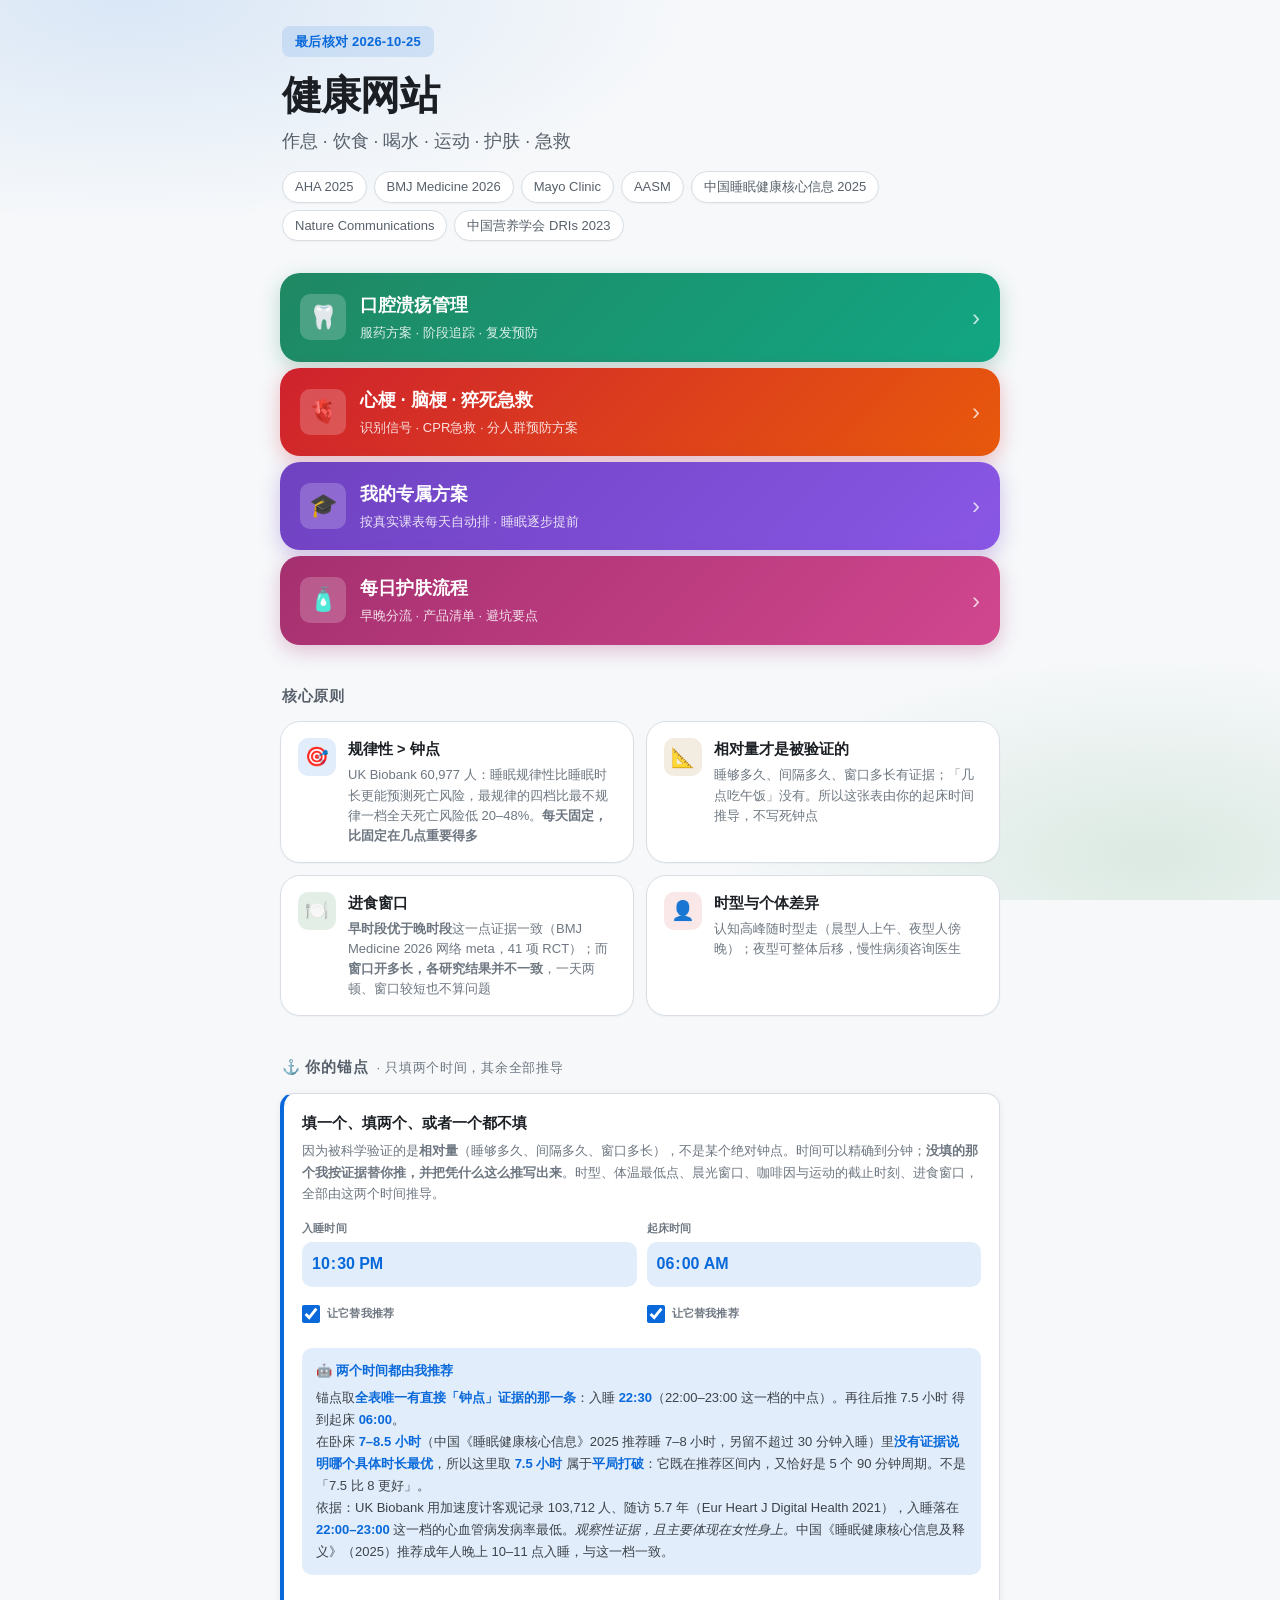
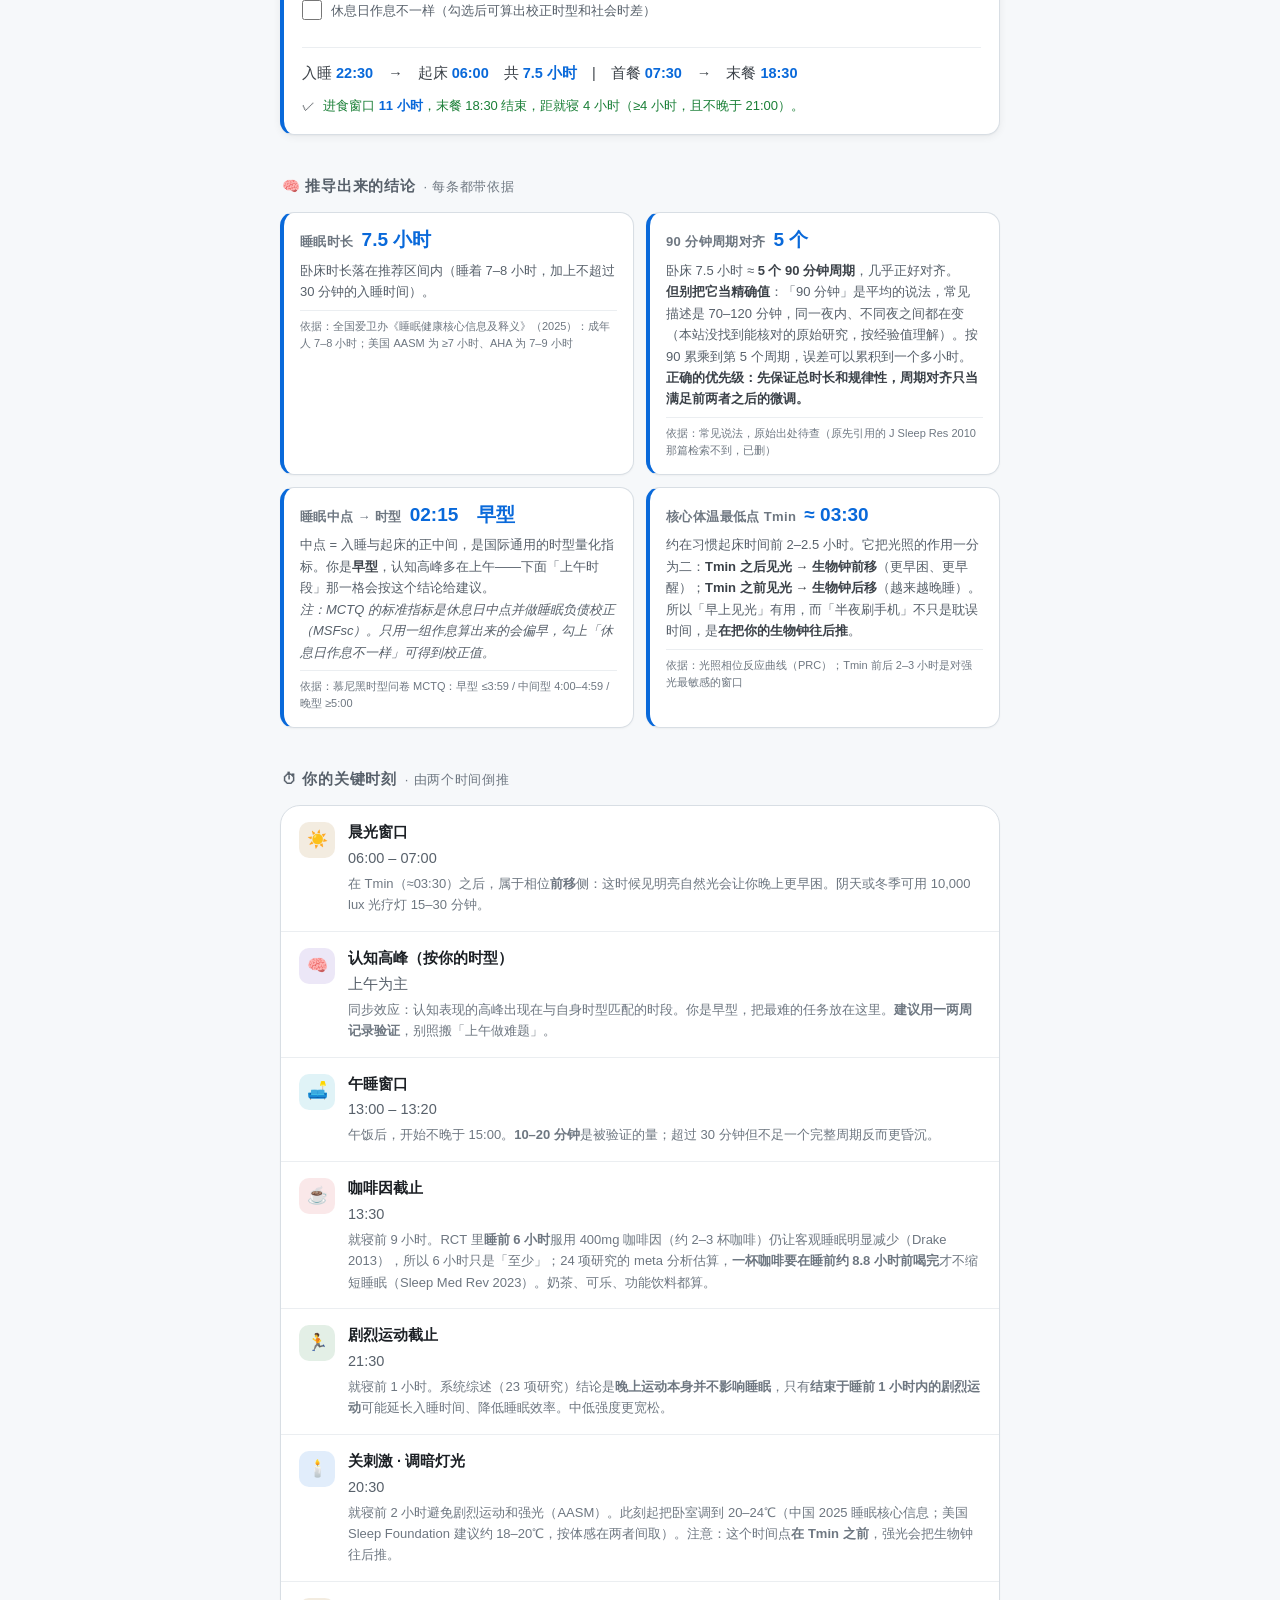
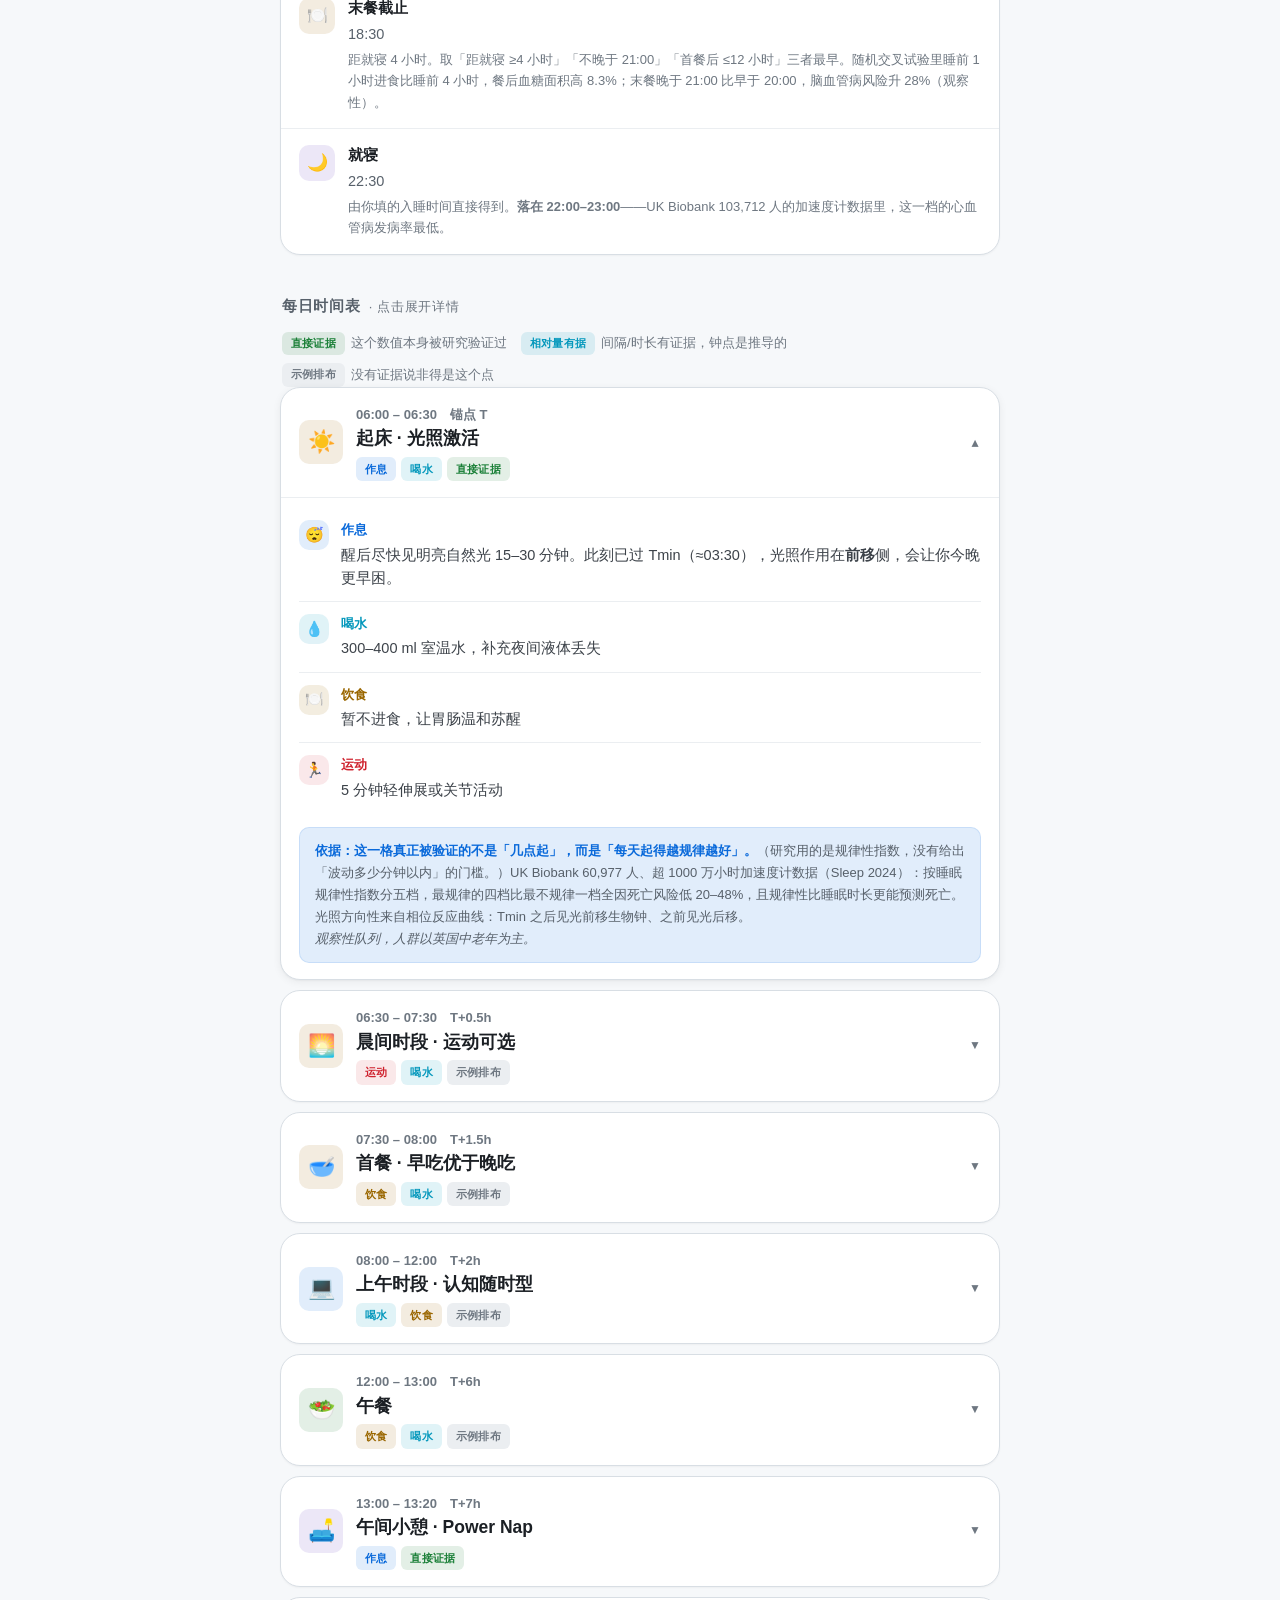
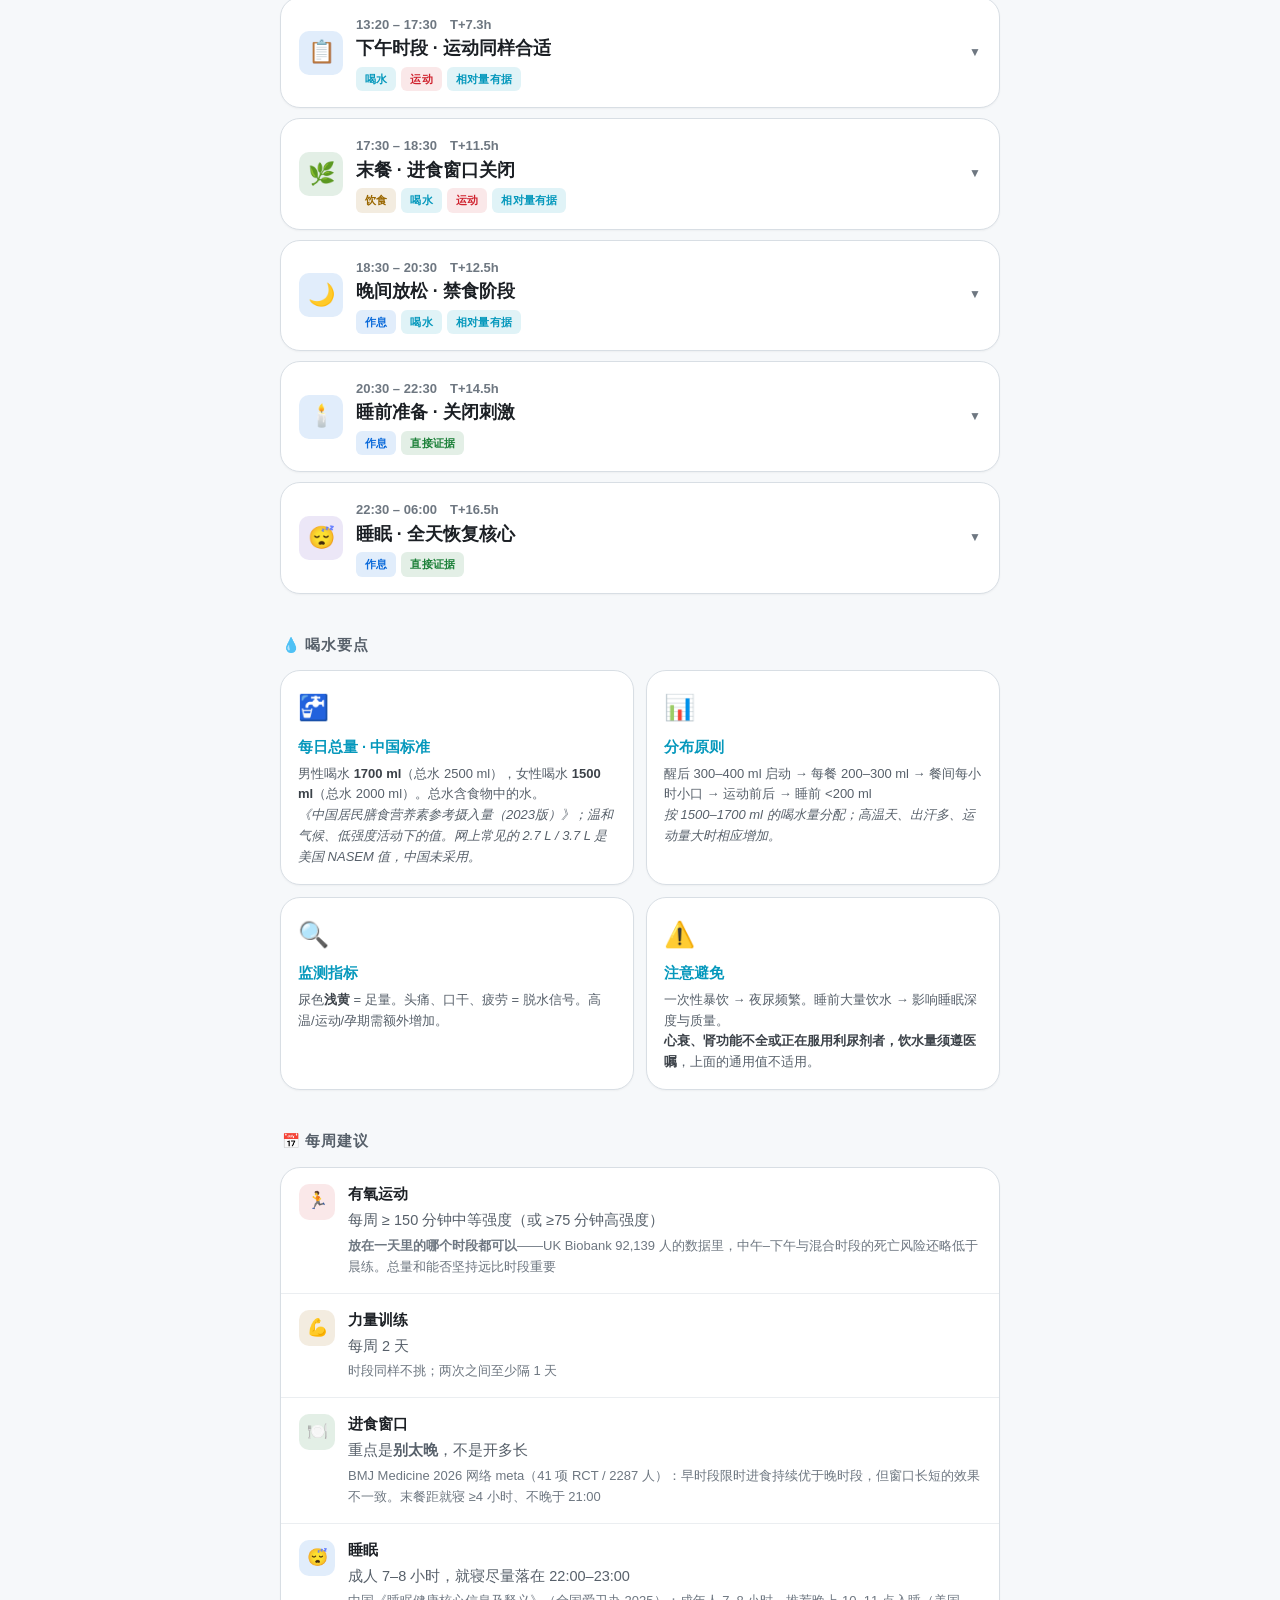
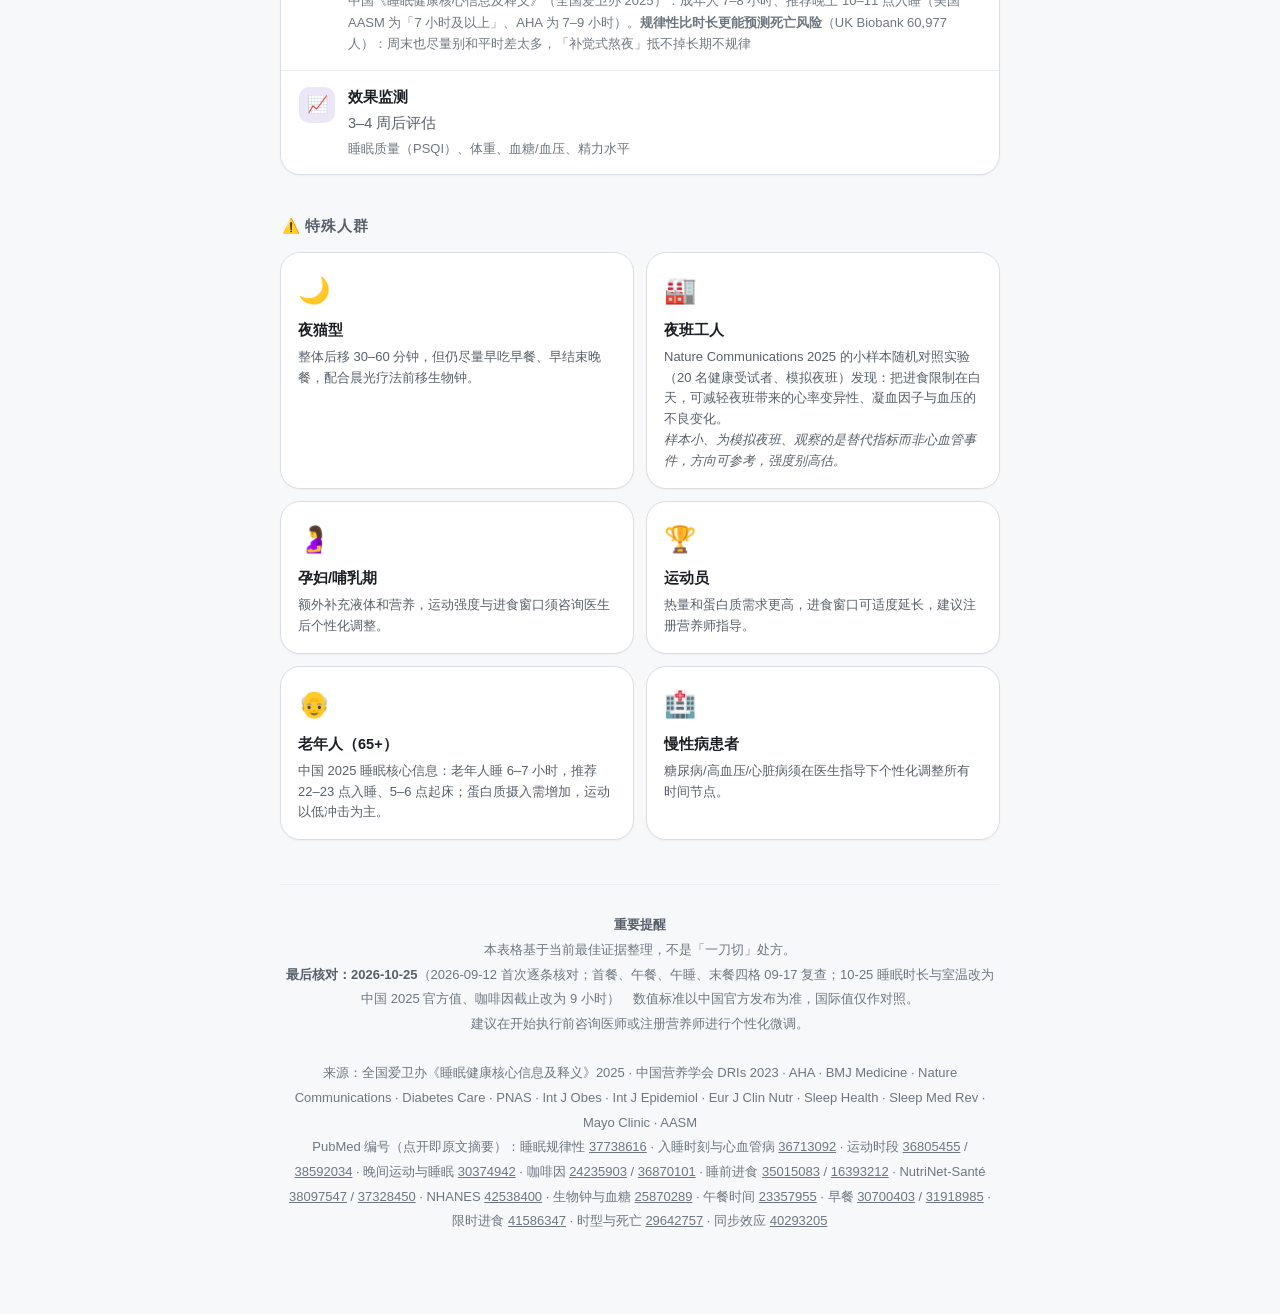
==== commit 523b397d: "按第二轮代码审查修：被挤压时只出一条警告、入睡窗口退回 22:00–22:59、卧床 7–8.5 小时文案、storage.js 没加载到也不空白、课表网络失败与数据读不懂分开、交接文档对齐；测试改为" ====
--- a/index.html
+++ b/index.html
@@ -516,7 +516,7 @@
 
    推导链（每条都有出处，见各自的 src 字段）：
      入睡 S + 起床 W
-       → 卧床时长 tib        → 与中国 2025 睡眠核心信息的 7–8h 比对
+       → 卧床时长 tib        → 与「睡 7–8h（中国 2025）+ ≤30 分钟入睡」= 卧床 7–8.5h 比对
        → 睡眠中点 MSF        → 时型（MCTQ 分档）→ 认知高峰时段
        → 体温最低点 Tmin≈W−2.5h → 晨光窗口（相位反应曲线的前移侧）
        → 咖啡因截止 = S−9h   → Drake 2013 RCT（6h 仍有影响）+ Sleep Med Rev 2023 meta（一杯咖啡 ≥8.8h）
@@ -539,7 +539,7 @@
    ③ 在 7–8 小时内，没有证据说明哪个具体时长最优
    所以时长的取舍只能靠"平局打破"，规则写在 tie-break 注释里，界面上也照实说。
 */
-const BED_LO = 1320, BED_HI = 1380;      // 22:00–23:00（中国 2025 睡眠核心信息「晚上 10–11 点入睡」，两端都算）
+const BED_LO = 1320, BED_HI = 1379;      // 22:00–22:59：UK Biobank 风险最低的那一档（23:00 属于下一档）；中国 2025「10–11 点入睡」与之一致
 // 中国 2025 推荐的 7–8 小时是「睡着」的时长；页面能算的是卧床时长（含入睡时间）。
 // 同一份文件说良好睡眠「入睡在 30 分钟以内」，所以卧床上限放宽 30 分钟：7–8.5 小时。
 const DUR_MIN = 420, DUR_MAX = 510;
@@ -583,7 +583,7 @@
 
 function recReason(r) {
   if (!r) return "";
-  const tie = "在 <strong>7–8 小时</strong>（中国《睡眠健康核心信息》2025）里<strong>没有证据说明哪个具体时长最优</strong>，所以这里取 <strong>" +
+  const tie = "在卧床 <strong>7–8.5 小时</strong>（中国《睡眠健康核心信息》2025 推荐睡 7–8 小时，另留不超过 30 分钟入睡）里<strong>没有证据说明哪个具体时长最优</strong>，所以这里取 <strong>" +
     hTxt(DUR_TIE) + "</strong> 属于<strong>平局打破</strong>：它既在推荐区间内，又恰好是 5 个 90 分钟周期。不是「7.5 比 8 更好」。";
   const winSrc = "依据：UK Biobank 用加速度计客观记录 103,712 人、随访 5.7 年（Eur Heart J Digital Health 2021），入睡落在 <strong>22:00–23:00</strong> 这一档的心血管病发病率最低。<em>观察性证据，且主要体现在女性身上。</em>中国《睡眠健康核心信息及释义》（2025）推荐成年人晚上 10–11 点入睡，与这一档一致。";
 
@@ -594,12 +594,12 @@
   }
   if (r.mode === "fromWake") {
     const head = "<div class='recwhy-h'>🤖 入睡时间由我推荐</div>你填了起床 <strong>" + fmt(r.wakeT) +
-      "</strong>，我在 7–8 小时里挑了 <strong>" + hTxt(r.dur) + "</strong>，反推入睡 <strong>" + fmt(r.sleepT) + "</strong>。<br>";
+      "</strong>，我在卧床 7–8.5 小时里挑了 <strong>" + hTxt(r.dur) + "</strong>，反推入睡 <strong>" + fmt(r.sleepT) + "</strong>。<br>";
     if (r.inWin) {
       return head + "选它是因为<strong>这样算出的就寝正好落进 22:00–23:00</strong>" +
         (r.cyc ? "，并且同时是 90 分钟的整数倍。" : "。") + "<br>" + winSrc;
     }
-    return head + "⚠️ <strong>按你这个起床时间，7–8 小时内没有任何时长能让就寝落进 22:00–23:00</strong>" +
+    return head + "⚠️ <strong>按你这个起床时间，卧床 7–8.5 小时内没有任何时长能让就寝落进 22:00–23:00</strong>" +
       "（要落进去得睡 " + hTxt(((r.wakeT - BED_HI) % 1440 + 1440) % 1440) + "–" +
       hTxt(((r.wakeT - BED_LO) % 1440 + 1440) % 1440) + "，已超出推荐区间）。所以这里退而求其次，只保证时长合理。<br>" + tie;
   }
@@ -996,7 +996,9 @@
   } else if (d.tib > DUR_MAX) {
     notes.push({ k: "info", i: "ℹ️", t: "卧床 <strong>" + hTxt(d.tib) + "</strong>，超过「睡 7–8 小时 + 30 分钟入睡」。偶尔多睡没关系；如果天天如此还白天犯困，可以留意睡眠质量。" });
   }
-  if (d.effWin < 360 && !d.squeezed) {
+  if (d.squeezed) {
+    // 被挤压时下面单独有一条「排不开两顿饭」的警告，窗口长短的提示都不出，免得一边安慰一边警告
+  } else if (d.effWin < 360) {
     notes.push({ k: "warn", i: "⚠️", t: "算下来进食窗口只有 <strong>" + hTxt(d.effWin) + "</strong>，比限时进食随机试验里常见的窗口都短。<strong>这不是目标</strong>，多半是醒着的时间太晚、太颠倒造成的，先调作息；末餐距就寝 " + hTxt(d.bed - d.lastMealEnd) + "。" });
   } else if (d.effWin < 600) {
     notes.push({ k: "info", i: "ℹ️", t: "算下来进食窗口是 <strong>" + hTxt(d.effWin) + "</strong>，比常见的 10–12 小时短。<strong>这不算问题</strong>：现有 RCT 里窗口长短的效果并不一致，一致的只有「早吃优于晚吃」。末餐距就寝 " + hTxt(d.bed - d.lastMealEnd) + "。" });
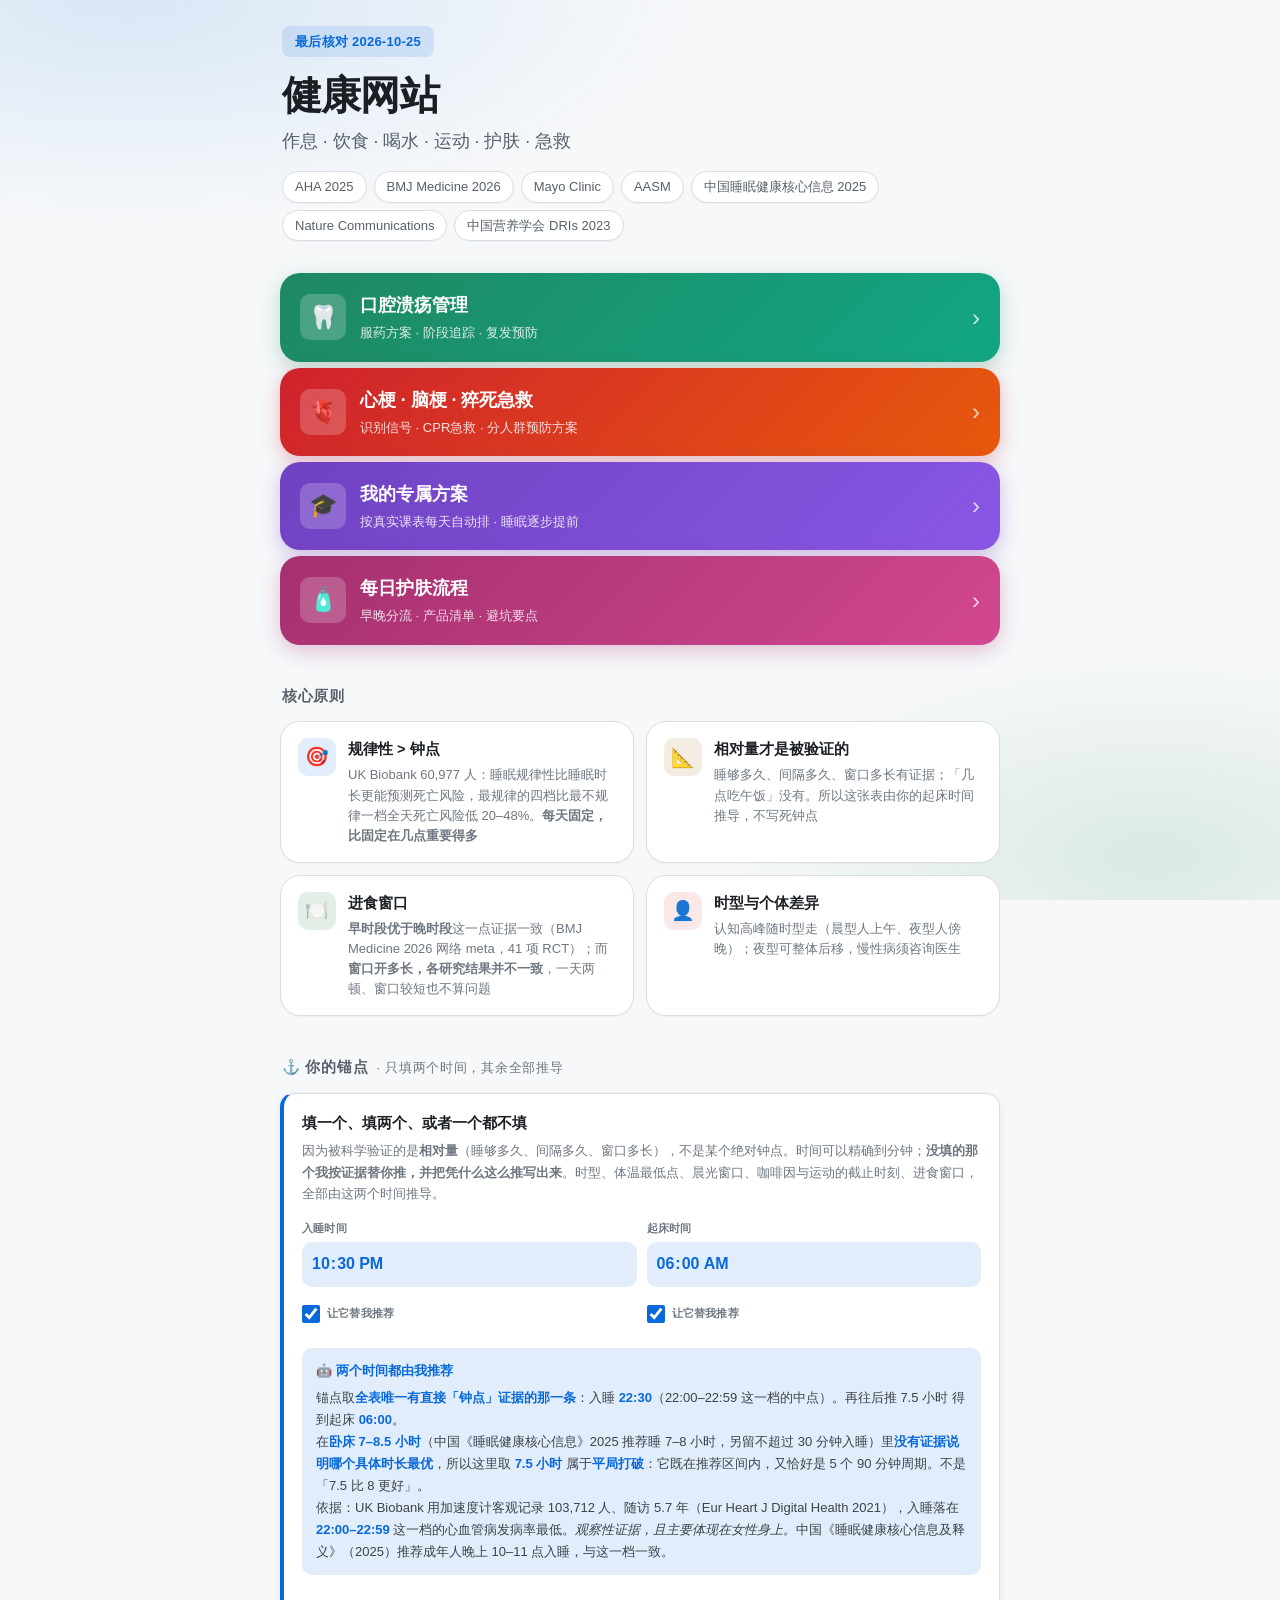
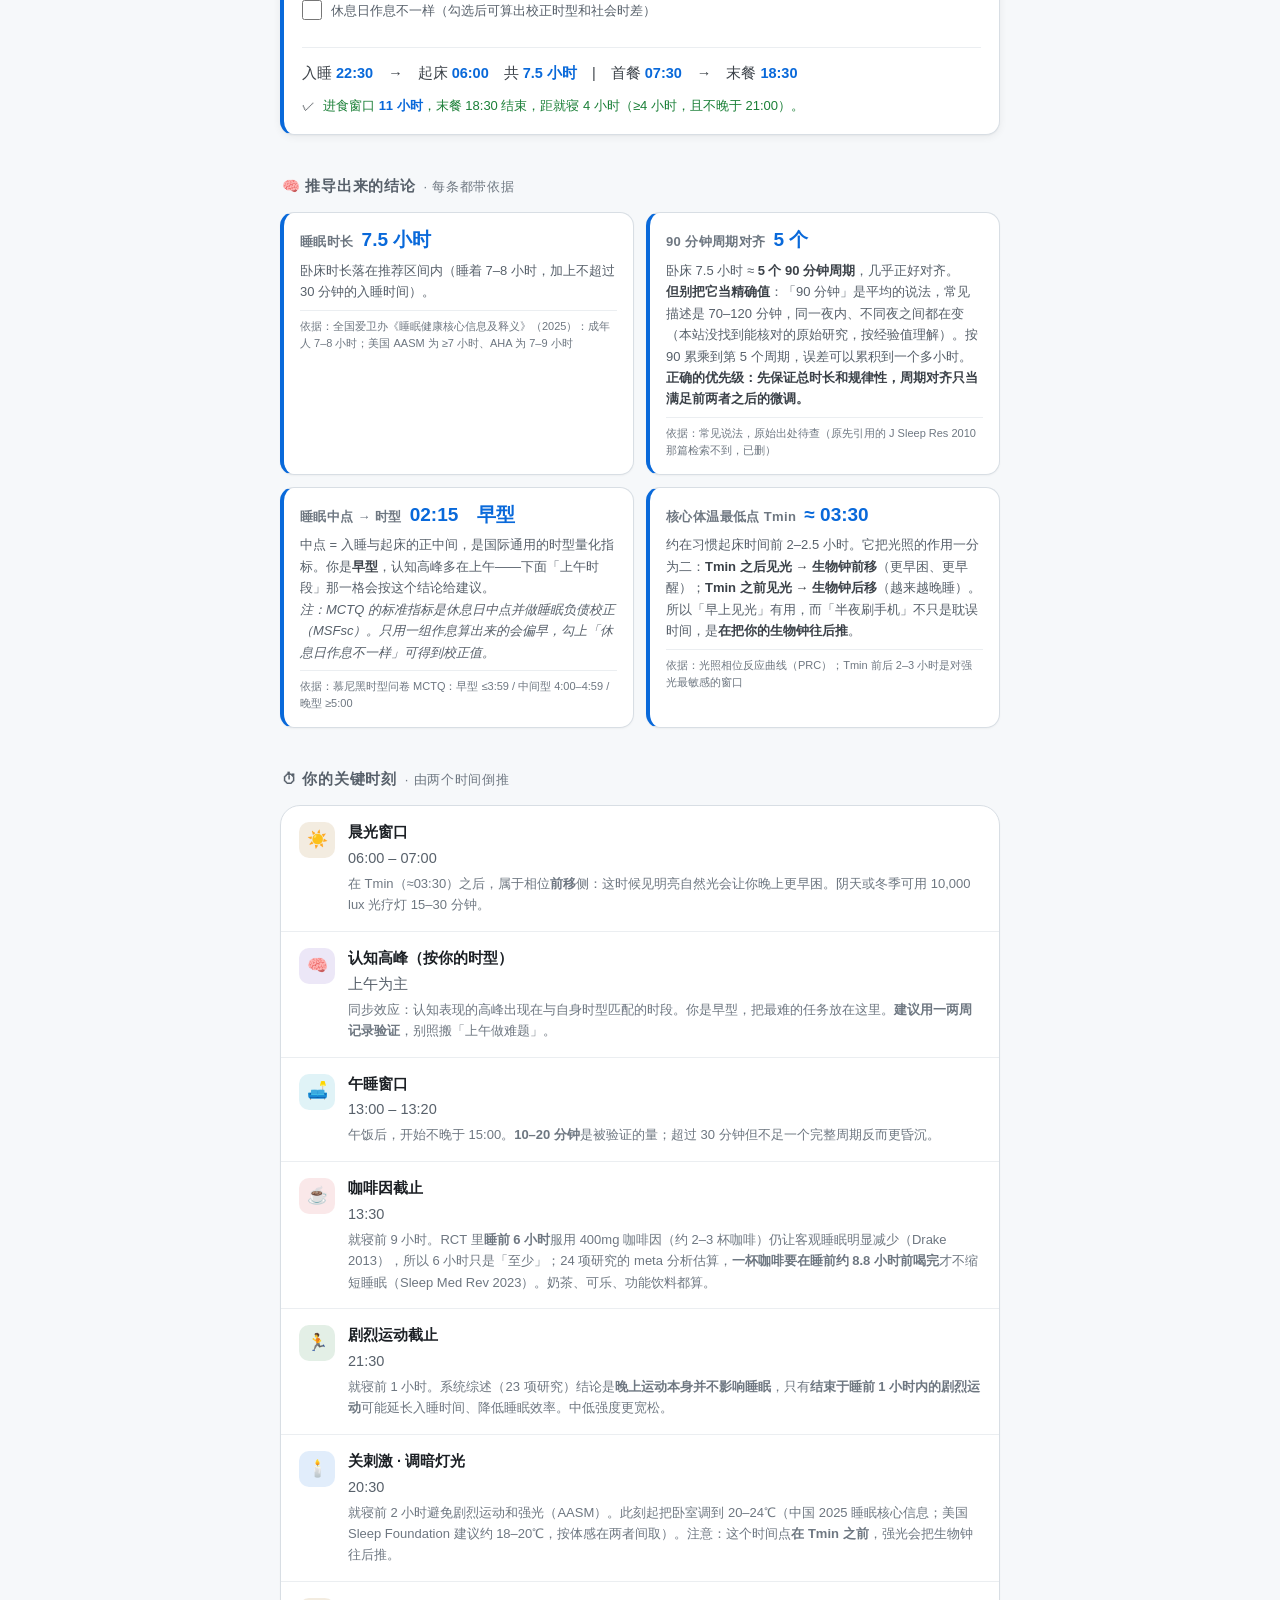
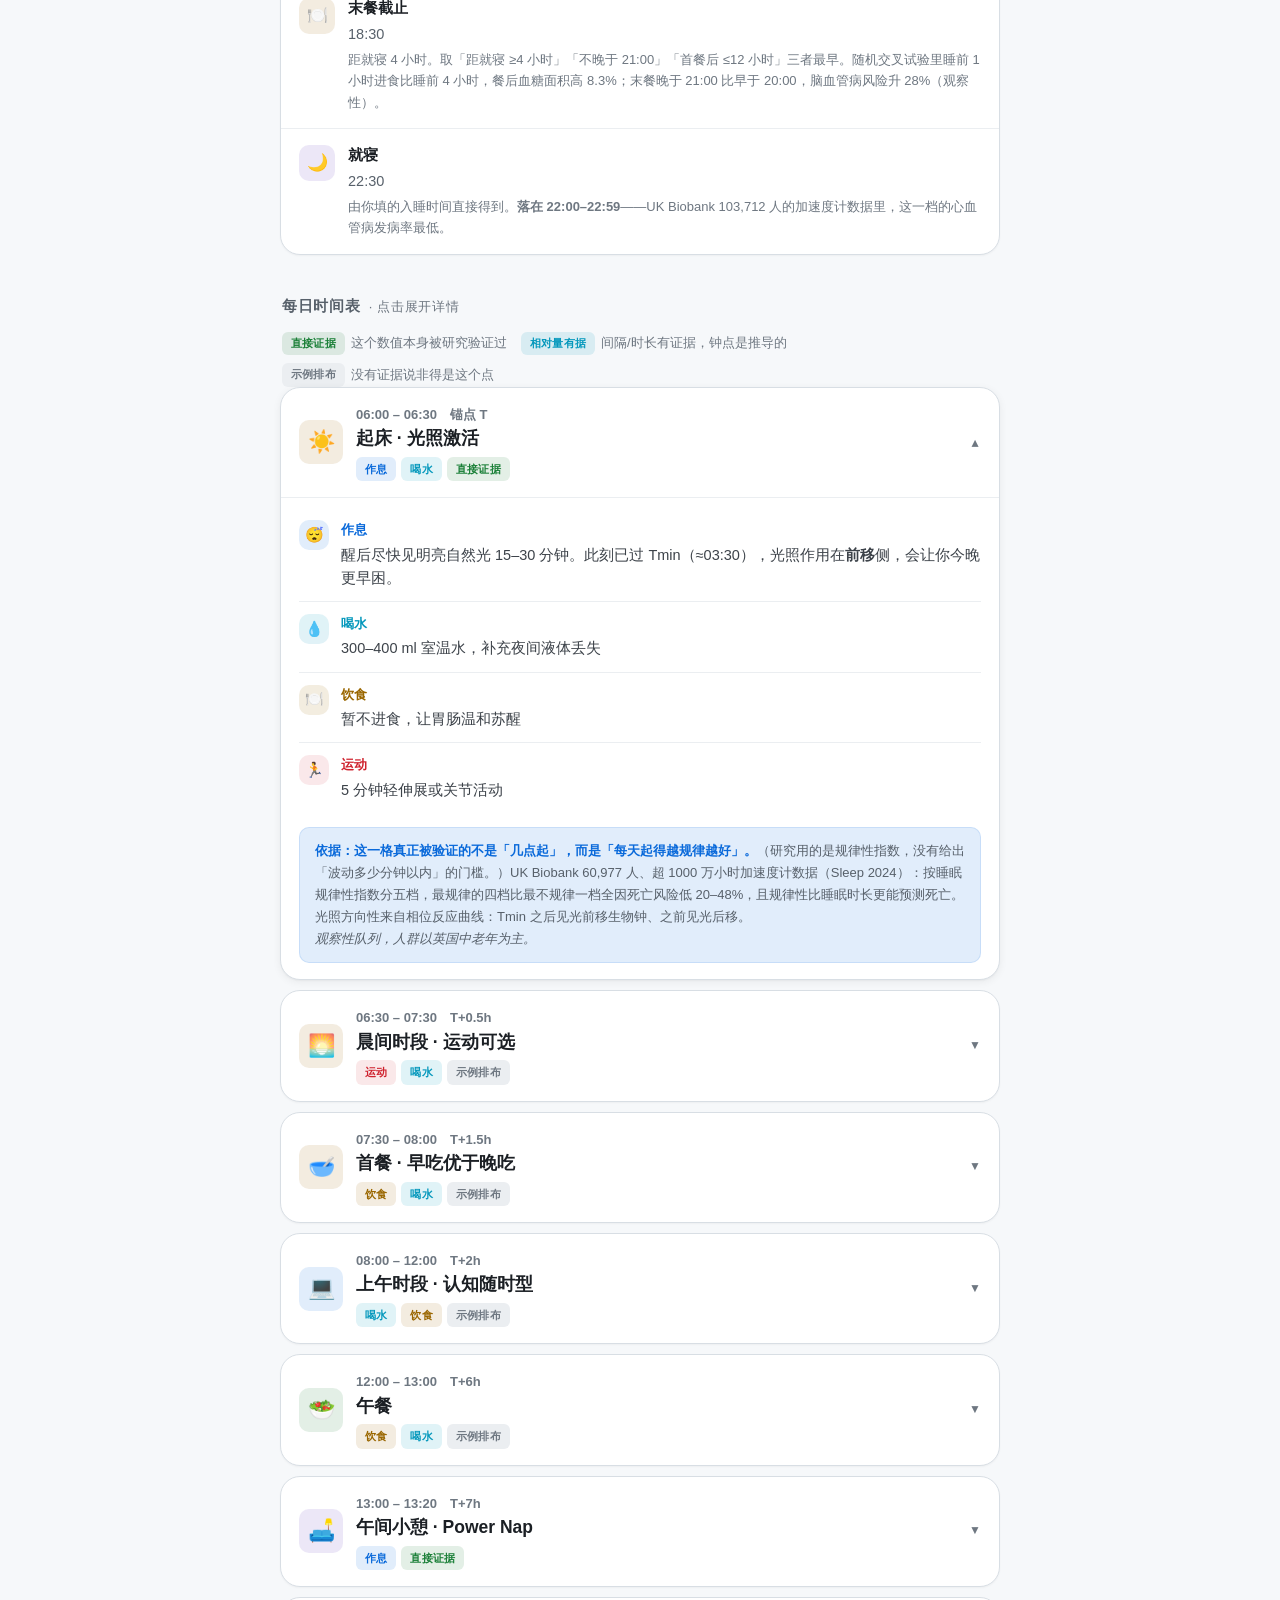
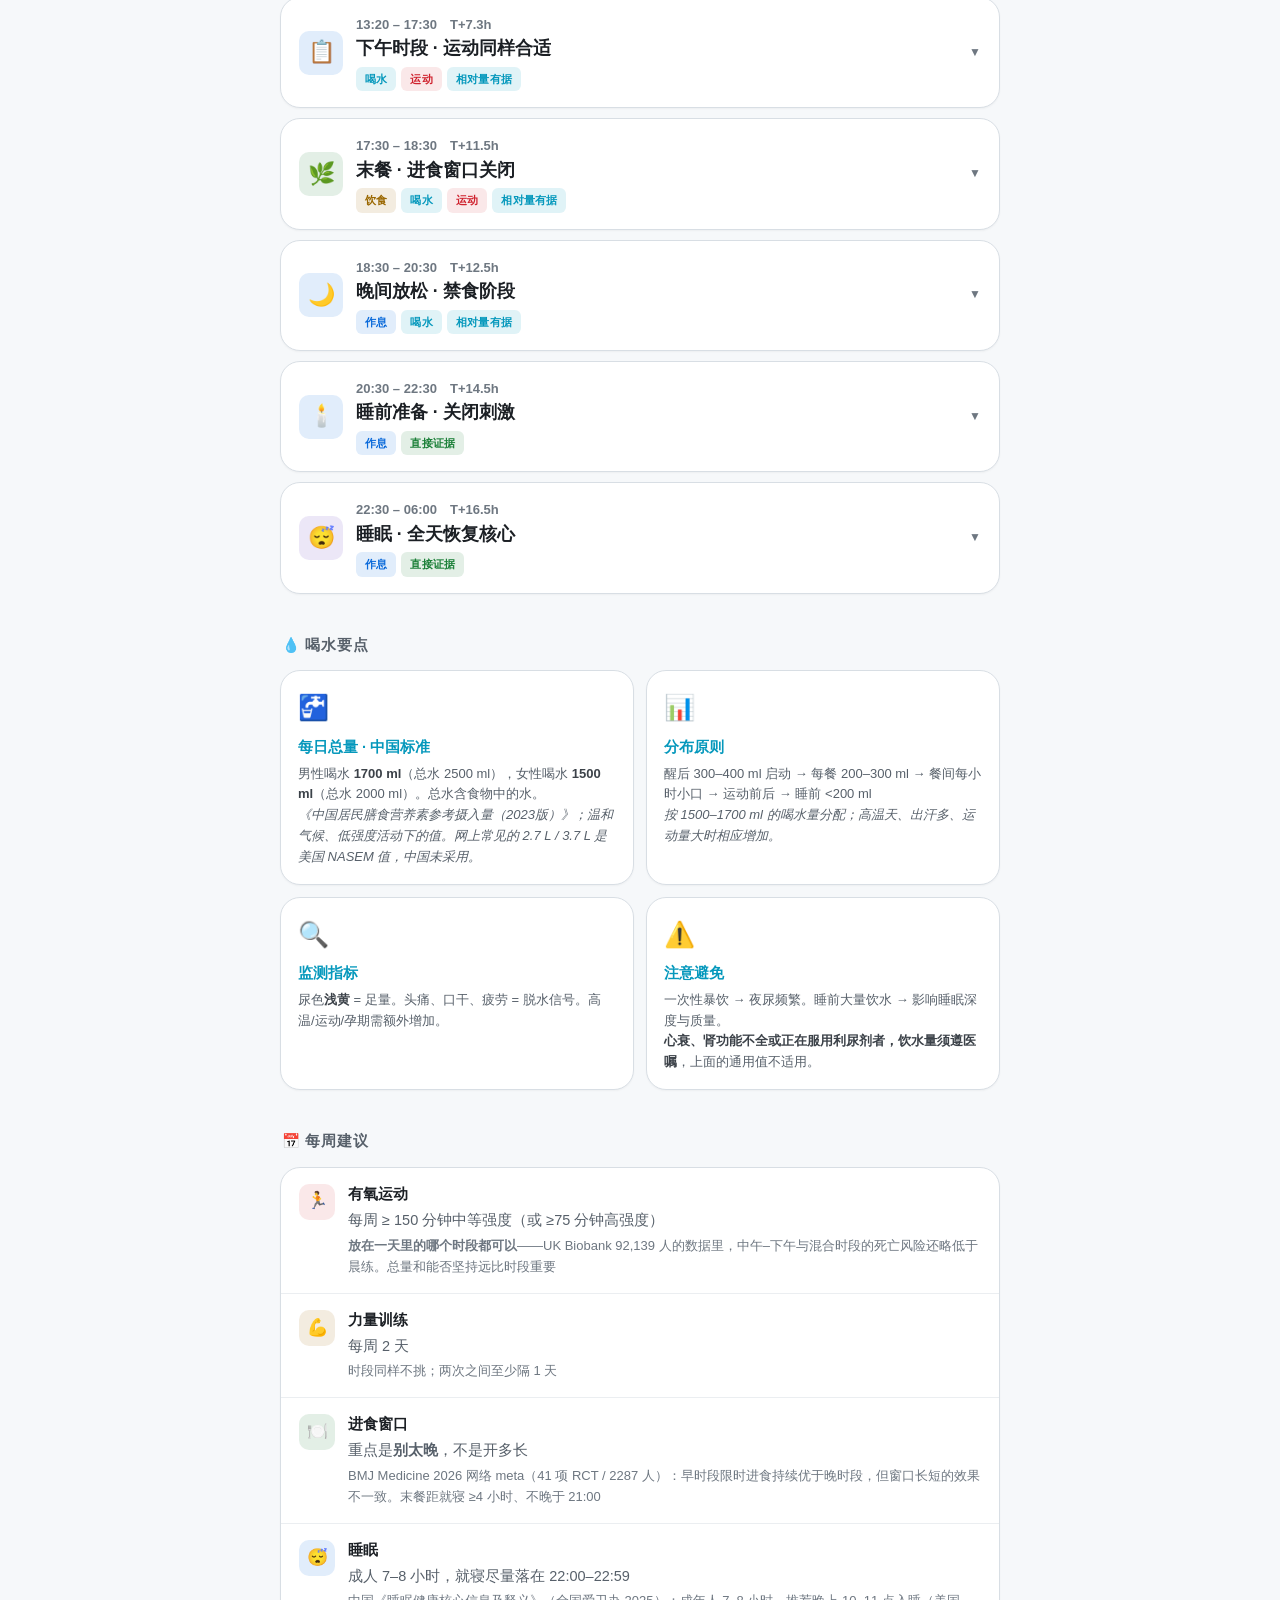
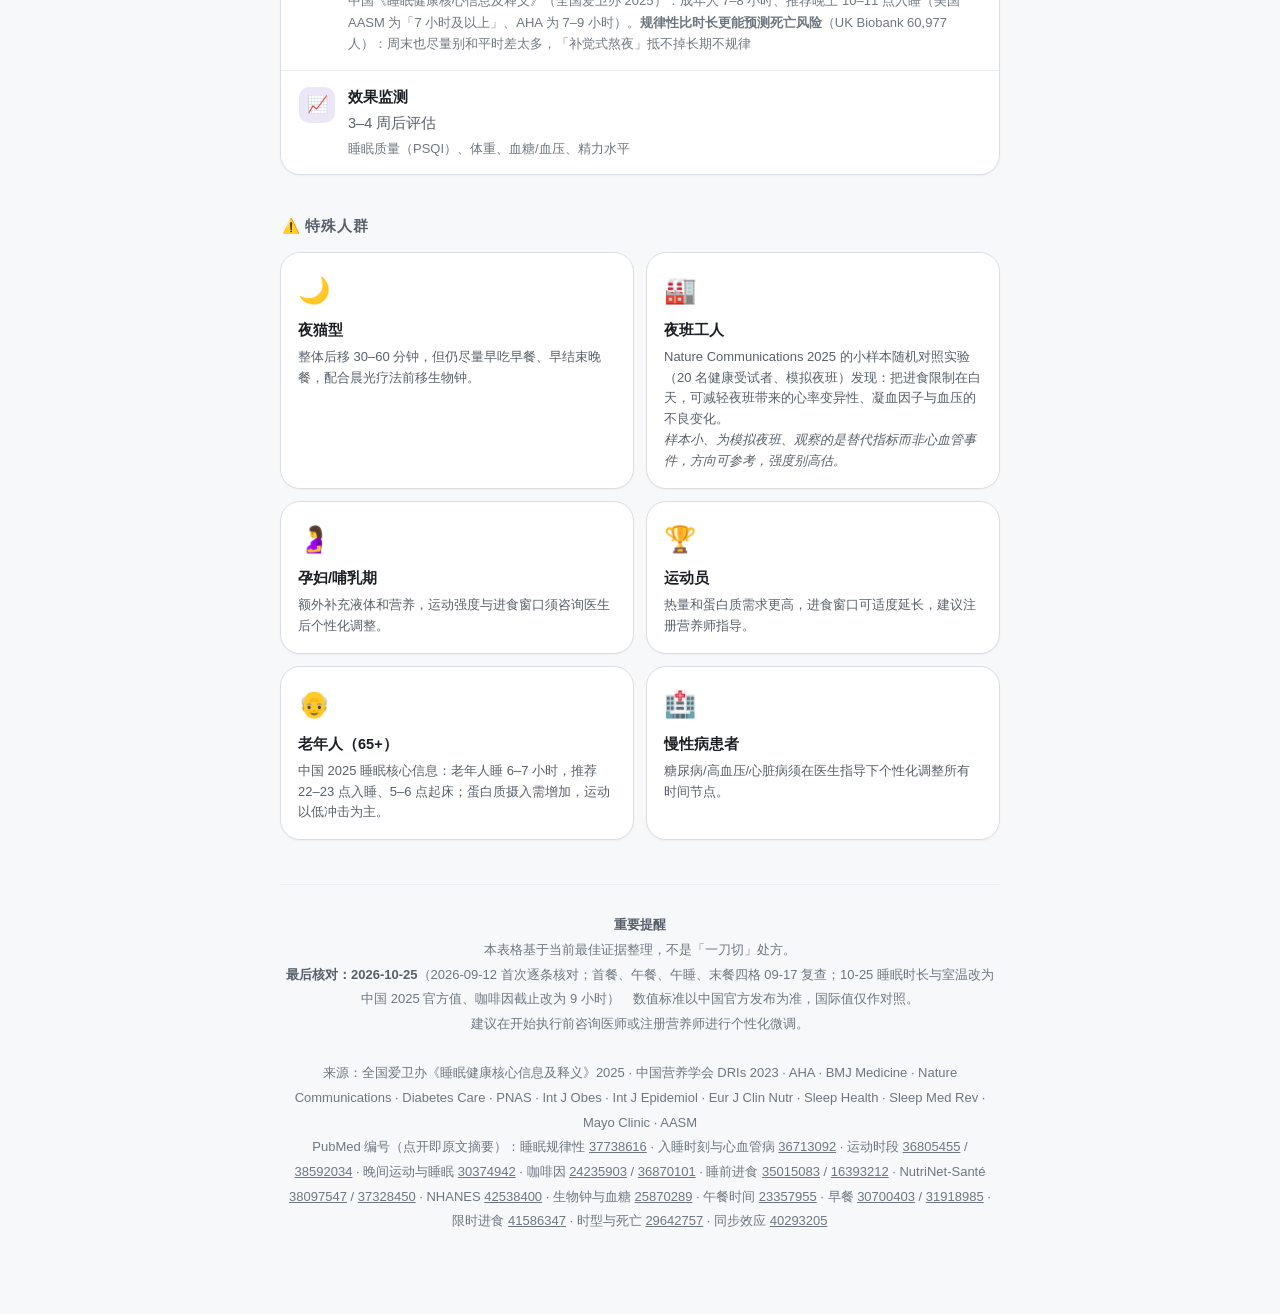
==== commit 737b4975: "按第三轮代码审查修：入睡窗口文字统一为 22:00–22:59、排不进窗口时的说明精确到分钟、区间文字由常量推出、课表报错转义后再进页面、删死分支、测试补 07:30 用例与异步兜底 Co-Autho" ====
--- a/index.html
+++ b/index.html
@@ -481,7 +481,7 @@
     <div class="iosrow"><div class="iosrow-icon" style="background:var(--red-soft)">🏃</div><div><div class="iosrow-t">有氧运动</div><div class="iosrow-v">每周 ≥ 150 分钟中等强度（或 ≥75 分钟高强度）</div><div class="iosrow-n"><strong>放在一天里的哪个时段都可以</strong>——UK Biobank 92,139 人的数据里，中午–下午与混合时段的死亡风险还略低于晨练。总量和能否坚持远比时段重要</div></div></div>
     <div class="iosrow"><div class="iosrow-icon" style="background:var(--orange-soft)">💪</div><div><div class="iosrow-t">力量训练</div><div class="iosrow-v">每周 2 天</div><div class="iosrow-n">时段同样不挑；两次之间至少隔 1 天</div></div></div>
     <div class="iosrow"><div class="iosrow-icon" style="background:var(--green-soft)">🍽️</div><div><div class="iosrow-t">进食窗口</div><div class="iosrow-v">重点是<strong>别太晚</strong>，不是开多长</div><div class="iosrow-n">BMJ Medicine 2026 网络 meta（41 项 RCT / 2287 人）：早时段限时进食持续优于晚时段，但窗口长短的效果不一致。末餐距就寝 ≥4 小时、不晚于 21:00</div></div></div>
-    <div class="iosrow"><div class="iosrow-icon" style="background:var(--blue-soft)">😴</div><div><div class="iosrow-t">睡眠</div><div class="iosrow-v">成人 7–8 小时，就寝尽量落在 22:00–23:00</div><div class="iosrow-n">中国《睡眠健康核心信息及释义》（全国爱卫办 2025）：成年人 7–8 小时、推荐晚上 10–11 点入睡（美国 AASM 为「7 小时及以上」、AHA 为 7–9 小时）。<strong>规律性比时长更能预测死亡风险</strong>（UK Biobank 60,977 人）：周末也尽量别和平时差太多，「补觉式熬夜」抵不掉长期不规律</div></div></div>
+    <div class="iosrow"><div class="iosrow-icon" style="background:var(--blue-soft)">😴</div><div><div class="iosrow-t">睡眠</div><div class="iosrow-v">成人 7–8 小时，就寝尽量落在 22:00–22:59</div><div class="iosrow-n">中国《睡眠健康核心信息及释义》（全国爱卫办 2025）：成年人 7–8 小时、推荐晚上 10–11 点入睡（美国 AASM 为「7 小时及以上」、AHA 为 7–9 小时）。<strong>规律性比时长更能预测死亡风险</strong>（UK Biobank 60,977 人）：周末也尽量别和平时差太多，「补觉式熬夜」抵不掉长期不规律</div></div></div>
     <div class="iosrow"><div class="iosrow-icon" style="background:var(--indigo-soft)">📈</div><div><div class="iosrow-t">效果监测</div><div class="iosrow-v">3–4 周后评估</div><div class="iosrow-n">睡眠质量（PSQI）、体重、血糖/血压、精力水平</div></div></div>
   </div>
 
@@ -543,6 +543,7 @@
 // 中国 2025 推荐的 7–8 小时是「睡着」的时长；页面能算的是卧床时长（含入睡时间）。
 // 同一份文件说良好睡眠「入睡在 30 分钟以内」，所以卧床上限放宽 30 分钟：7–8.5 小时。
 const DUR_MIN = 420, DUR_MAX = 510;
+const DUR_RANGE_TXT = "卧床 " + (DUR_MIN / 60) + "–" + (DUR_MAX / 60) + " 小时";   // 文案里的区间都用它，改常量不会漏改文字
 const DUR_TIE = 450;                     // 平局时取 7.5h：在区间内，且恰好 5 个 90 分钟周期
 
 function recommend(a) {
@@ -583,35 +584,37 @@
 
 function recReason(r) {
   if (!r) return "";
-  const tie = "在卧床 <strong>7–8.5 小时</strong>（中国《睡眠健康核心信息》2025 推荐睡 7–8 小时，另留不超过 30 分钟入睡）里<strong>没有证据说明哪个具体时长最优</strong>，所以这里取 <strong>" +
+  const tie = "在<strong>" + DUR_RANGE_TXT + "</strong>（中国《睡眠健康核心信息》2025 推荐睡 7–8 小时，另留不超过 30 分钟入睡）里<strong>没有证据说明哪个具体时长最优</strong>，所以这里取 <strong>" +
     hTxt(DUR_TIE) + "</strong> 属于<strong>平局打破</strong>：它既在推荐区间内，又恰好是 5 个 90 分钟周期。不是「7.5 比 8 更好」。";
-  const winSrc = "依据：UK Biobank 用加速度计客观记录 103,712 人、随访 5.7 年（Eur Heart J Digital Health 2021），入睡落在 <strong>22:00–23:00</strong> 这一档的心血管病发病率最低。<em>观察性证据，且主要体现在女性身上。</em>中国《睡眠健康核心信息及释义》（2025）推荐成年人晚上 10–11 点入睡，与这一档一致。";
+  const winSrc = "依据：UK Biobank 用加速度计客观记录 103,712 人、随访 5.7 年（Eur Heart J Digital Health 2021），入睡落在 <strong>22:00–22:59</strong> 这一档的心血管病发病率最低。<em>观察性证据，且主要体现在女性身上。</em>中国《睡眠健康核心信息及释义》（2025）推荐成年人晚上 10–11 点入睡，与这一档一致。";
 
   if (r.mode === "both") {
     return "<div class='recwhy-h'>🤖 两个时间都由我推荐</div>" +
-      "锚点取<strong>全表唯一有直接「钟点」证据的那一条</strong>：入睡 <strong>22:30</strong>（22:00–23:00 这一档的中点）。" +
+      "锚点取<strong>全表唯一有直接「钟点」证据的那一条</strong>：入睡 <strong>22:30</strong>（22:00–22:59 这一档的中点）。" +
       "再往后推 " + hTxt(DUR_TIE) + " 得到起床 <strong>" + fmt((1350 + DUR_TIE) % 1440) + "</strong>。<br>" + tie + "<br>" + winSrc;
   }
   if (r.mode === "fromWake") {
     const head = "<div class='recwhy-h'>🤖 入睡时间由我推荐</div>你填了起床 <strong>" + fmt(r.wakeT) +
-      "</strong>，我在卧床 7–8.5 小时里挑了 <strong>" + hTxt(r.dur) + "</strong>，反推入睡 <strong>" + fmt(r.sleepT) + "</strong>。<br>";
+      "</strong>，我在" + DUR_RANGE_TXT + "里挑了 <strong>" + hTxt(r.dur) + "</strong>，反推入睡 <strong>" + fmt(r.sleepT) + "</strong>。<br>";
     if (r.inWin) {
-      return head + "选它是因为<strong>这样算出的就寝正好落进 22:00–23:00</strong>" +
+      return head + "选它是因为<strong>这样算出的就寝正好落进 22:00–22:59</strong>" +
         (r.cyc ? "，并且同时是 90 分钟的整数倍。" : "。") + "<br>" + winSrc;
     }
-    return head + "⚠️ <strong>按你这个起床时间，卧床 7–8.5 小时内没有任何时长能让就寝落进 22:00–23:00</strong>" +
-      "（要落进去得睡 " + hTxt(((r.wakeT - BED_HI) % 1440 + 1440) % 1440) + "–" +
-      hTxt(((r.wakeT - BED_LO) % 1440 + 1440) % 1440) + "，已超出推荐区间）。所以这里退而求其次，只保证时长合理。<br>" + tie;
+    return head + "⚠️ <strong>按你这个起床时间，" + DUR_RANGE_TXT + "内没有任何时长能让就寝落进 22:00–22:59</strong>" +
+      "（要落进去得卧床 " + hmTxt(((r.wakeT - BED_HI) % 1440 + 1440) % 1440) + "–" +
+      hmTxt(((r.wakeT - BED_LO) % 1440 + 1440) % 1440) + "，超过推荐上限 " + hmTxt(DUR_MAX) + "）。所以这里退而求其次，只保证时长合理。<br>" + tie;
   }
   return "<div class='recwhy-h'>🤖 起床时间由我推荐</div>你填了入睡 <strong>" + fmt(r.sleepT) +
     "</strong>，就寝时刻已经定了，我能挑的只有时长 → 起床 <strong>" + fmt(r.wakeT) + "</strong>。<br>" + tie +
-    (r.inWin ? "<br>顺带一提：你的入睡时间正好落在 22:00–23:00 这一档。<br>" + winSrc
+    (r.inWin ? "<br>顺带一提：你的入睡时间正好落在 22:00–22:59 这一档。<br>" + winSrc
              : "<br>另：" + winSrc + " 你目前是 " + fmt(r.sleepT) + "，<strong>但规律性仍比钟点更重要</strong>，不必硬迁就。");
 }
 
 function pad2(n) { return (n < 10 ? "0" : "") + n; }
 function fmt(m) { m = ((m % 1440) + 1440) % 1440; return pad2(Math.floor(m / 60)) + ":" + pad2(m % 60); }
 function hTxt(m) { return (Math.round(m / 6) / 10) + " 小时"; }
+// 精确到分钟的时长（区间边界用它，避免四舍五入后「8.5 小时」既是上限又「超出上限」）
+function hmTxt(m) { m = Math.round(m); const h = Math.floor(m / 60), mi = m % 60; return h + " 小时" + (mi ? " " + mi + " 分" : ""); }
 function relTxt(start, T) {
   const d = start - T;
   if (d === 0) return "锚点 T";
@@ -812,9 +815,9 @@
         "取「距就寝 ≥4 小时」「不晚于 21:00」「首餐后 ≤12 小时」三者最早。随机交叉试验里睡前 1 小时进食比睡前 4 小时，餐后血糖面积高 8.3%；末餐晚于 21:00 比早于 20:00，脑血管病风险升 28%（观察性）。" },
     { icon: "🌙", bg: "var(--indigo-soft)", t: "就寝", v: fmt(d.bed),
       n: "由你填的入睡时间直接得到。" +
-        (((d.bed % 1440) + 1440) % 1440 >= 1320 && ((d.bed % 1440) + 1440) % 1440 <= 1379
-          ? "<strong>落在 22:00–23:00</strong>——UK Biobank 103,712 人的加速度计数据里，这一档的心血管病发病率最低。"
-          : "同一份队列里 22:00–23:00 这一档心血管病发病率最低；不过那是观察性证据且主要体现在女性身上，<strong>规律性仍比钟点更重要</strong>。") },
+        (((d.bed % 1440) + 1440) % 1440 >= BED_LO && ((d.bed % 1440) + 1440) % 1440 <= BED_HI
+          ? "<strong>落在 22:00–22:59</strong>——UK Biobank 103,712 人的加速度计数据里，这一档的心血管病发病率最低。"
+          : "同一份队列里 22:00–22:59 这一档心血管病发病率最低；不过那是观察性证据且主要体现在女性身上，<strong>规律性仍比钟点更重要</strong>。") },
   ];
 }
 
@@ -1002,9 +1005,7 @@
     notes.push({ k: "warn", i: "⚠️", t: "算下来进食窗口只有 <strong>" + hTxt(d.effWin) + "</strong>，比限时进食随机试验里常见的窗口都短。<strong>这不是目标</strong>，多半是醒着的时间太晚、太颠倒造成的，先调作息；末餐距就寝 " + hTxt(d.bed - d.lastMealEnd) + "。" });
   } else if (d.effWin < 600) {
     notes.push({ k: "info", i: "ℹ️", t: "算下来进食窗口是 <strong>" + hTxt(d.effWin) + "</strong>，比常见的 10–12 小时短。<strong>这不算问题</strong>：现有 RCT 里窗口长短的效果并不一致，一致的只有「早吃优于晚吃」。末餐距就寝 " + hTxt(d.bed - d.lastMealEnd) + "。" });
-  } else if (d.effWin > 720) {
-    notes.push({ k: "info", i: "ℹ️", t: "进食窗口已按上限 12 小时收口。" });
-  } else if (!d.squeezed) {
+  } else {
     notes.push({ k: "good", i: "✓", t: "进食窗口 <strong>" + hTxt(d.effWin) + "</strong>，末餐 " + fmt(d.lastMealEnd) + " 结束，距就寝 " + hTxt(d.bed - d.lastMealEnd) + "（≥4 小时，且不晚于 21:00）。" });
   }
   if (d.squeezed) {
